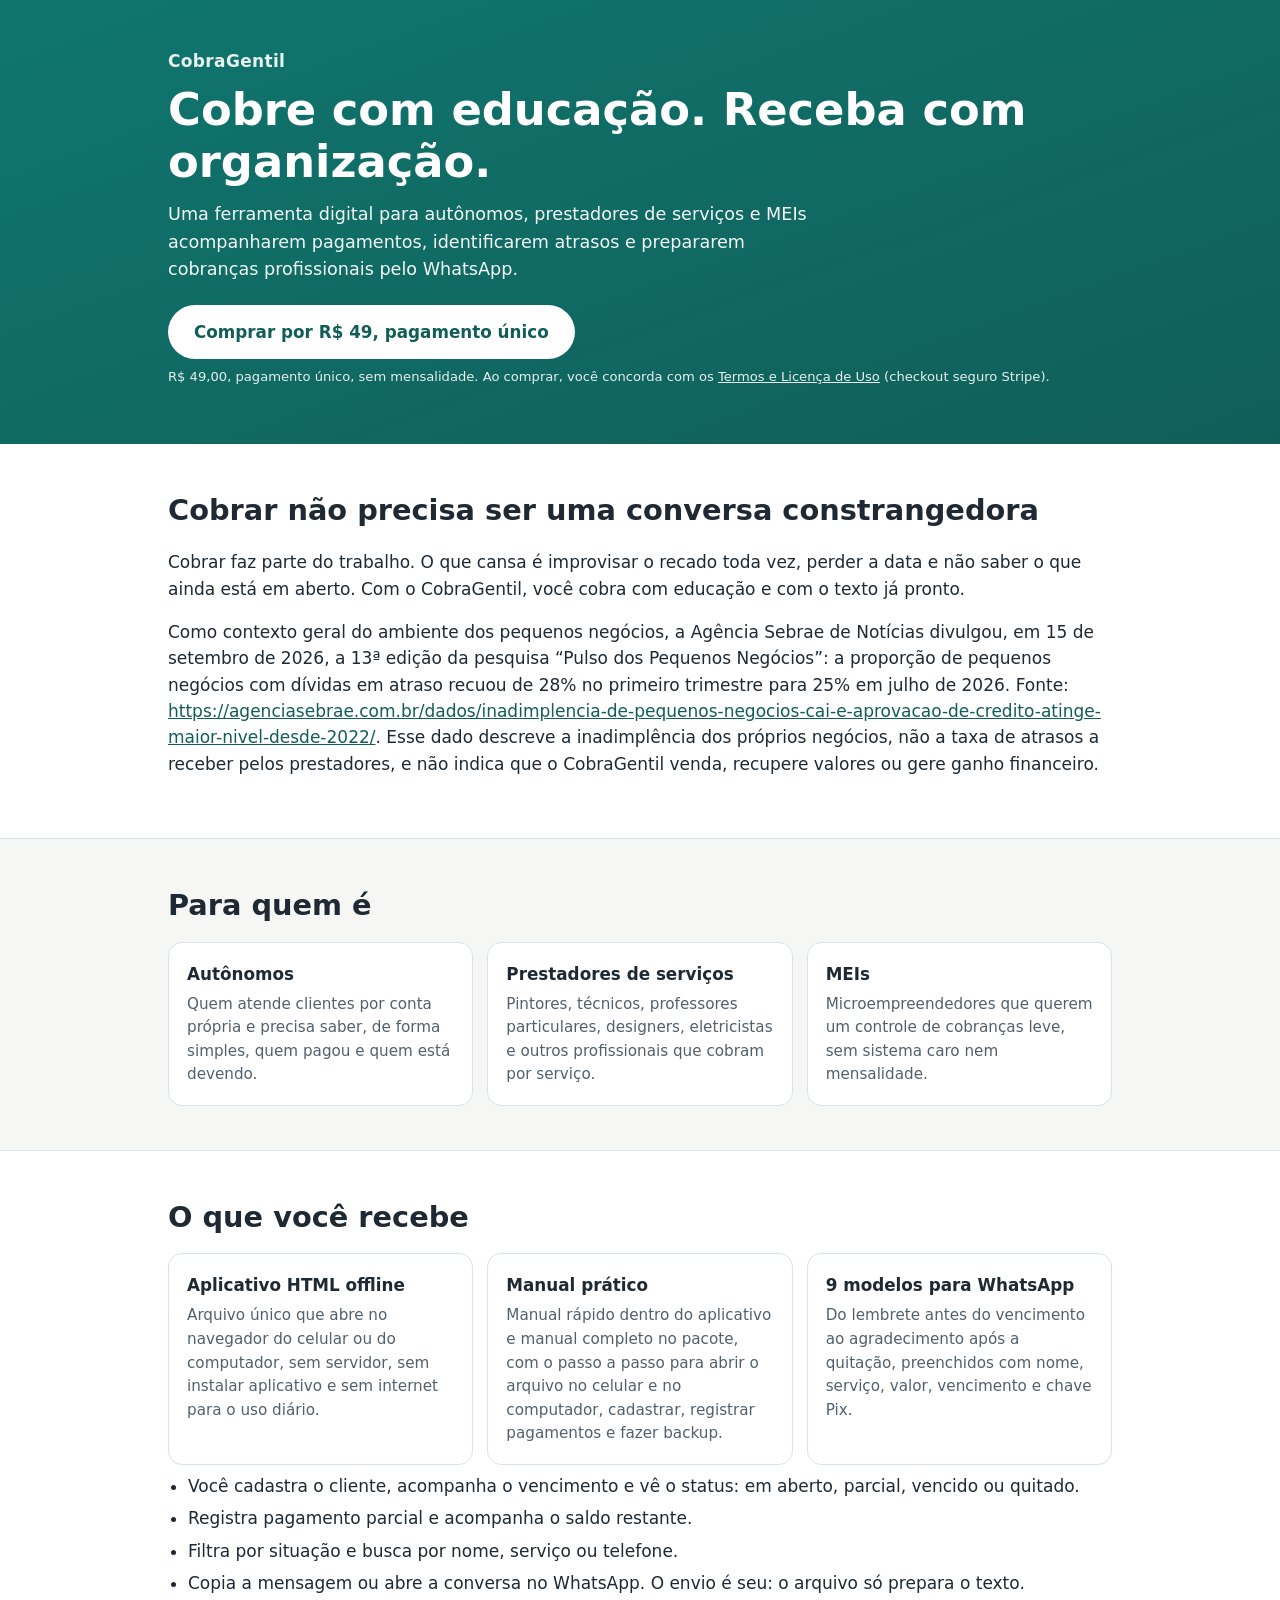
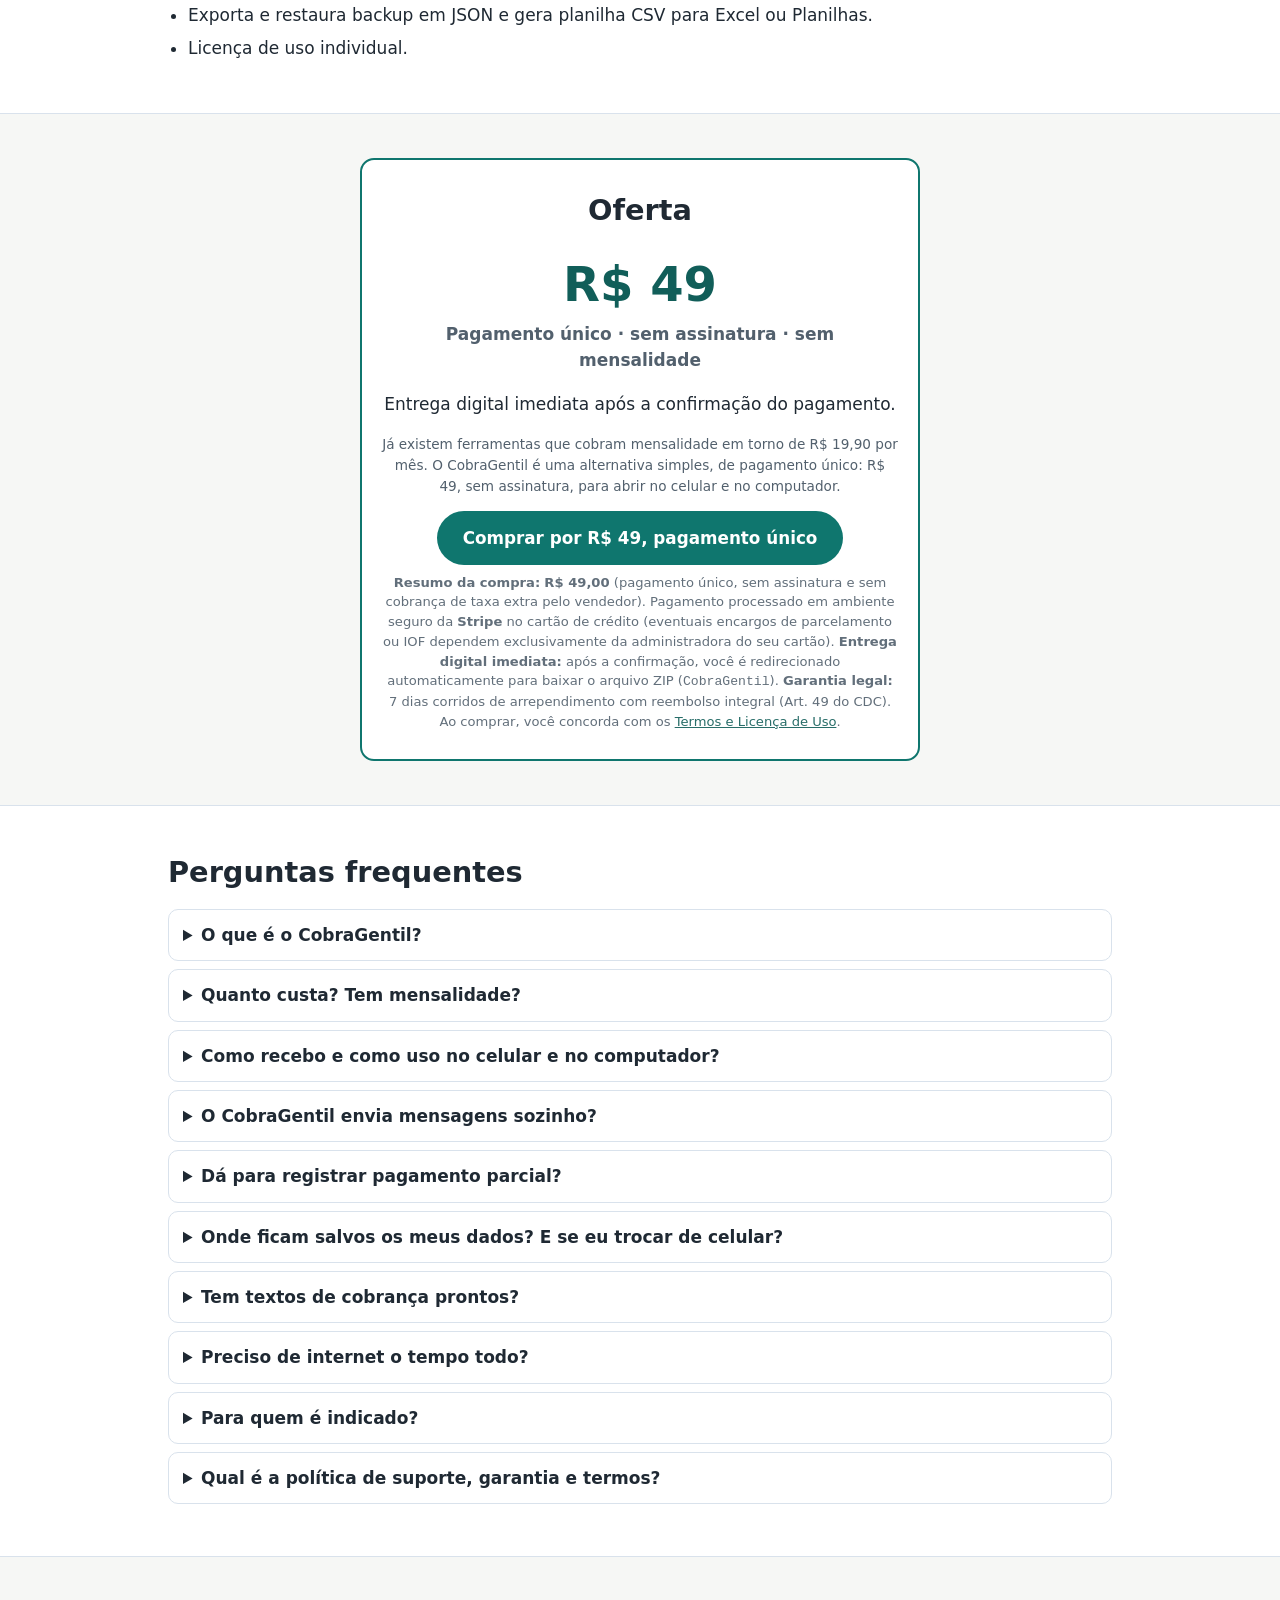
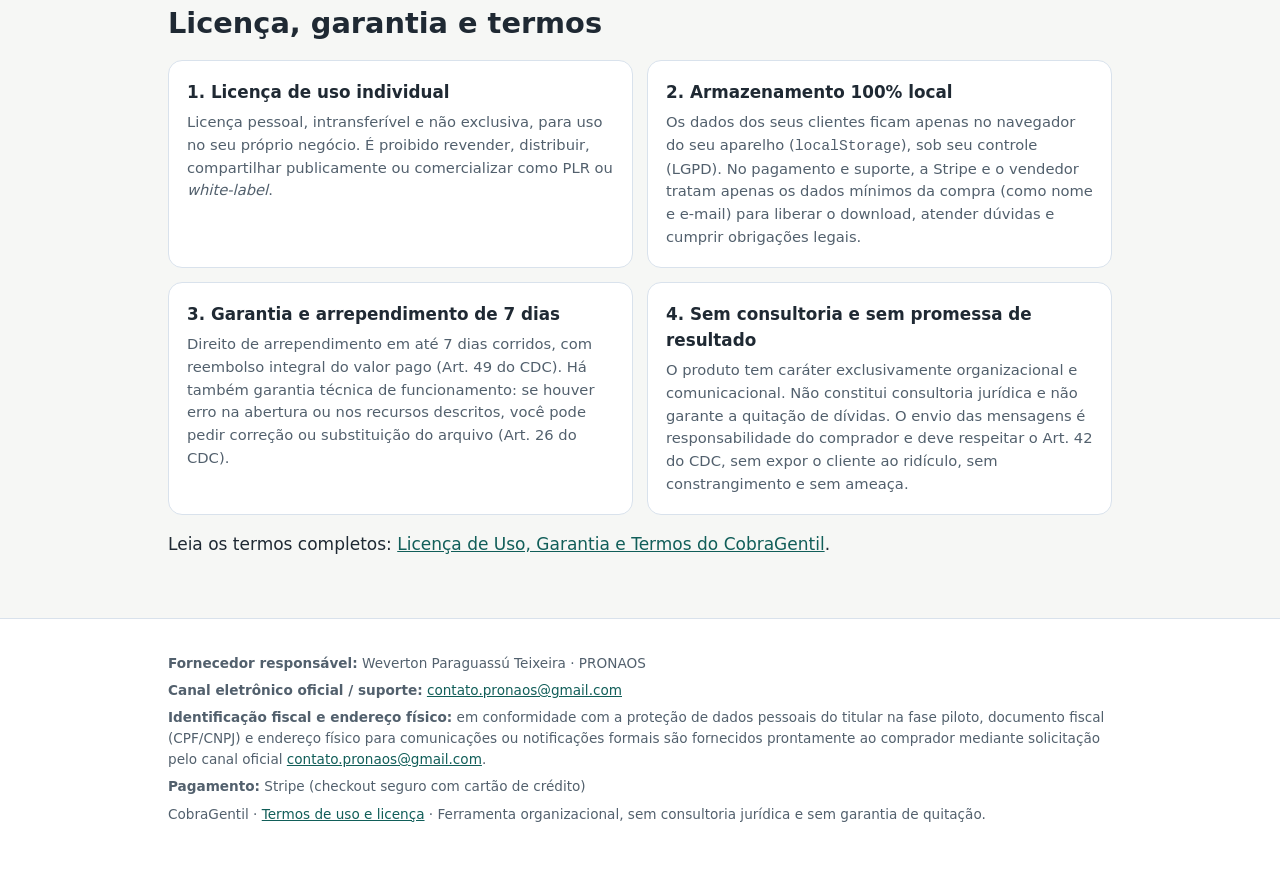
==== index.html @ 1aa2a0e1 "Atualizar e-mail de contato do CobraGentil para contato.pronaos@gmail.com" ====
<!DOCTYPE html>
<html lang="pt-BR">
<head>
<meta charset="UTF-8">
<meta name="viewport" content="width=device-width, initial-scale=1">
<title>CobraGentil · Cobre com educação. Receba com organização.</title>
<meta name="description" content="Ferramenta digital para autônomos, prestadores de serviços e MEIs acompanharem pagamentos, identificarem atrasos e prepararem cobranças profissionais pelo WhatsApp. R$ 49, pagamento único.">
<style>
:root{--verde:#0f766e;--verde-esc:#115e59;--verde-cl:#ccfbf1;--fundo:#f6f7f5;--texto:#1f2933;--sub:#52606d;--borda:#d9e2ec;--alerta:#92400e;--alerta-cl:#fef3c7;--raio:14px}
*{box-sizing:border-box}
html{-webkit-text-size-adjust:100%;scroll-behavior:smooth}
body{margin:0;font-family:system-ui,-apple-system,"Segoe UI",Roboto,Arial,sans-serif;color:var(--texto);background:#fff;line-height:1.55;font-size:17px}
.faixa-pre{background:var(--alerta-cl);color:var(--alerta);text-align:center;font-size:.85rem;padding:8px 12px;border-bottom:1px solid #fcd34d}
.wrap{max-width:980px;margin:0 auto;padding:0 18px}
header.hero{background:linear-gradient(160deg,var(--verde),var(--verde-esc));color:#fff;padding:48px 0 56px}
.hero .marca{font-weight:700;letter-spacing:.02em;opacity:.9}
.hero h1{font-size:clamp(1.8rem,5vw,2.8rem);line-height:1.15;margin:10px 0 14px}
.hero p.lead{font-size:1.1rem;max-width:640px;margin:0 0 22px;opacity:.95}
.cta{display:inline-block;background:#fff;color:var(--verde-esc);font-weight:700;border:0;border-radius:999px;padding:14px 26px;font-size:1.05rem;cursor:pointer;text-decoration:none;font-family:inherit}
.cta.escuro{background:var(--verde);color:#fff}
.cta-nota{display:block;font-size:.82rem;margin-top:8px;opacity:.9}
section{padding:44px 0;border-bottom:1px solid var(--borda)}
section:nth-of-type(even){background:var(--fundo)}
h2{font-size:clamp(1.35rem,3.5vw,1.8rem);margin:0 0 14px}
.grade{display:grid;gap:14px;grid-template-columns:1fr}
@media(min-width:720px){.grade.g3{grid-template-columns:repeat(3,1fr)}.grade.g2{grid-template-columns:repeat(2,1fr)}}
.card{background:#fff;border:1px solid var(--borda);border-radius:var(--raio);padding:18px}
.card h3{margin:0 0 6px;font-size:1.05rem}
.card p{margin:0;color:var(--sub);font-size:.95rem}
ul.lista{padding-left:20px;margin:8px 0}
ul.lista li{margin:6px 0}
.oferta{text-align:center;max-width:560px;margin:0 auto;background:#fff;border:2px solid var(--verde);border-radius:var(--raio);padding:28px 20px}
.preco{font-size:3rem;font-weight:800;color:var(--verde-esc);margin:6px 0 0}
.preco-sub{font-weight:600;color:var(--sub);margin:0 0 16px}
.fonte{font-size:.85rem;color:var(--sub);margin-top:10px}
.pendente{background:var(--alerta-cl);color:var(--alerta);padding:1px 6px;border-radius:6px;font-size:.85em;font-weight:600;white-space:normal}
details{background:#fff;border:1px solid var(--borda);border-radius:10px;padding:12px 14px;margin:8px 0}
details summary{cursor:pointer;font-weight:600}
details p{margin:8px 0 0;color:var(--sub)}
.juridico .card p,.juridico .card li{font-size:.92rem}
footer{padding:28px 0 40px;font-size:.85rem;color:var(--sub)}
footer p{margin:6px 0}
a{color:var(--verde-esc)}
</style>
</head>
<body>
<header class="hero">
  <div class="wrap">
    <div class="marca">CobraGentil</div>
    <h1>Cobre com educação. Receba com organização.</h1>
    <p class="lead">Uma ferramenta digital para autônomos, prestadores de serviços e MEIs acompanharem pagamentos, identificarem atrasos e prepararem cobranças profissionais pelo WhatsApp.</p>
    <a href="https://buy.stripe.com/bJe4gBbpxfrw75zbQG9R600" class="cta" rel="noopener">Comprar por R$ 49, pagamento único</a>
    <span class="cta-nota">R$ 49,00, pagamento único, sem mensalidade. Ao comprar, você concorda com os <a href="./termos.html" style="color:#fff;text-decoration:underline">Termos e Licença de Uso</a> (checkout seguro Stripe).</span>
  </div>
</header>

<main>
<section id="problema">
  <div class="wrap">
    <h2>Cobrar não precisa ser uma conversa constrangedora</h2>
    <p>Cobrar faz parte do trabalho. O que cansa é improvisar o recado toda vez, perder a data e não saber o que ainda está em aberto. Com o CobraGentil, você cobra com educação e com o texto já pronto.</p>
    <p>Como contexto geral do ambiente dos pequenos negócios, a Agência Sebrae de Notícias divulgou, em 15 de setembro de 2026, a 13ª edição da pesquisa “Pulso dos Pequenos Negócios”: a proporção de pequenos negócios com dívidas em atraso recuou de 28% no primeiro trimestre para 25% em julho de 2026. Fonte: <a href="https://agenciasebrae.com.br/dados/inadimplencia-de-pequenos-negocios-cai-e-aprovacao-de-credito-atinge-maior-nivel-desde-2022/" rel="noopener noreferrer" target="_blank">https://agenciasebrae.com.br/dados/inadimplencia-de-pequenos-negocios-cai-e-aprovacao-de-credito-atinge-maior-nivel-desde-2022/</a>. Esse dado descreve a inadimplência dos próprios negócios, não a taxa de atrasos a receber pelos prestadores, e não indica que o CobraGentil venda, recupere valores ou gere ganho financeiro.</p>
  </div>
</section>

<section id="publico">
  <div class="wrap">
    <h2>Para quem é</h2>
    <div class="grade g3">
      <div class="card"><h3>Autônomos</h3><p>Quem atende clientes por conta própria e precisa saber, de forma simples, quem pagou e quem está devendo.</p></div>
      <div class="card"><h3>Prestadores de serviços</h3><p>Pintores, técnicos, professores particulares, designers, eletricistas e outros profissionais que cobram por serviço.</p></div>
      <div class="card"><h3>MEIs</h3><p>Microempreendedores que querem um controle de cobranças leve, sem sistema caro nem mensalidade.</p></div>
    </div>
  </div>
</section>

<section id="inclui">
  <div class="wrap">
    <h2>O que você recebe</h2>
    <div class="grade g3">
      <div class="card"><h3>Aplicativo HTML offline</h3><p>Arquivo único que abre no navegador do celular ou do computador, sem servidor, sem instalar aplicativo e sem internet para o uso diário.</p></div>
      <div class="card"><h3>Manual prático</h3><p>Manual rápido dentro do aplicativo e manual completo no pacote, com o passo a passo para abrir o arquivo no celular e no computador, cadastrar, registrar pagamentos e fazer backup.</p></div>
      <div class="card"><h3>9 modelos para WhatsApp</h3><p>Do lembrete antes do vencimento ao agradecimento após a quitação, preenchidos com nome, serviço, valor, vencimento e chave Pix.</p></div>
    </div>
    <ul class="lista">
      <li>Você cadastra o cliente, acompanha o vencimento e vê o status: em aberto, parcial, vencido ou quitado.</li>
      <li>Registra pagamento parcial e acompanha o saldo restante.</li>
      <li>Filtra por situação e busca por nome, serviço ou telefone.</li>
      <li>Copia a mensagem ou abre a conversa no WhatsApp. O envio é seu: o arquivo só prepara o texto.</li>
      <li>Exporta e restaura backup em JSON e gera planilha CSV para Excel ou Planilhas.</li>
      <li>Licença de uso individual.</li>
    </ul>
  </div>
</section>

<section id="oferta">
  <div class="wrap">
    <div class="oferta">
      <h2>Oferta</h2>
      <p class="preco">R$ 49</p>
      <p class="preco-sub">Pagamento único · sem assinatura · sem mensalidade</p>
      <p>Entrega digital imediata após a confirmação do pagamento.</p>
      <p class="fonte">Já existem ferramentas que cobram mensalidade em torno de R$ 19,90 por mês. O CobraGentil é uma alternativa simples, de pagamento único: R$ 49, sem assinatura, para abrir no celular e no computador.</p>
      <a href="https://buy.stripe.com/bJe4gBbpxfrw75zbQG9R600" class="cta escuro" rel="noopener">Comprar por R$ 49, pagamento único</a>
      <span class="cta-nota" style="color:var(--sub);line-height:1.5"><b>Resumo da compra:</b> <b>R$ 49,00</b> (pagamento único, sem assinatura e sem cobrança de taxa extra pelo vendedor). Pagamento processado em ambiente seguro da <b>Stripe</b> no cartão de crédito (eventuais encargos de parcelamento ou IOF dependem exclusivamente da administradora do seu cartão). <b>Entrega digital imediata:</b> após a confirmação, você é redirecionado automaticamente para baixar o arquivo ZIP (<code>CobraGentil</code>). <b>Garantia legal:</b> 7 dias corridos de arrependimento com reembolso integral (Art. 49 do CDC). Ao comprar, você concorda com os <a href="./termos.html">Termos e Licença de Uso</a>.</span>
    </div>
  </div>
</section>

<section id="faq">
  <div class="wrap">
    <h2>Perguntas frequentes</h2>
    <details id="faq-o-que-e"><summary>O que é o CobraGentil?</summary><p>É uma ferramenta digital, entregue como arquivo HTML, para autônomos, prestadores de serviços e MEIs acompanharem pagamentos, identificarem atrasos e prepararem cobranças profissionais pelo WhatsApp. A ideia do produto é simples: cobre com educação, receba com organização.</p></details>
    <details id="faq-preco"><summary>Quanto custa? Tem mensalidade?</summary><p>O preço é R$ 49, em pagamento único, sem mensalidade e sem assinatura.</p></details>
    <details id="faq-entrega"><summary>Como recebo e como uso no celular e no computador?</summary><p>Logo após a confirmação do pagamento no checkout oficial da Stripe, você é redirecionado automaticamente para a página de download do pacote do CobraGentil em arquivo ZIP. Extraia o ZIP, salve a pasta em um lugar permanente e abra o arquivo HTML no navegador do celular ou do computador (Chrome, Edge, Firefox ou Safari). Não é preciso instalar aplicativo nem criar conta no CobraGentil.</p><p>Com o arquivo já salvo no aparelho, o uso da lista e a preparação da mensagem funcionam sem internet. Para enviar pelo WhatsApp, você usa o WhatsApp normalmente, com a conexão dele. Os dados ficam neste navegador, neste aparelho; use o mesmo navegador sempre e evite a janela anônima.</p><p>Caso feche a janela antes de concluir o download ou tenha qualquer dificuldade para baixar, fale com o suporte oficial em <a href="mailto:contato.pronaos@gmail.com">contato.pronaos@gmail.com</a> informando o e-mail usado na compra.</p></details>
    <details id="faq-envio"><summary>O CobraGentil envia mensagens sozinho?</summary><p>Não. Ele preenche o texto com os dados da cobrança (nome, serviço, valor, vencimento e chave Pix) e deixa a mensagem pronta para você copiar ou abrir no WhatsApp. O envio é manual, pela sua conta, no seu número.</p></details>
    <details id="faq-parcial"><summary>Dá para registrar pagamento parcial?</summary><p>Sim. Você lança o valor recebido, acompanha o saldo restante e usa os filtros da lista para ver o que está pendente, atrasado, parcialmente pago ou já quitado.</p></details>
    <details id="faq-dados"><summary>Onde ficam salvos os meus dados? E se eu trocar de celular?</summary><p>Os dados ficam só no navegador do aparelho em que você abre o arquivo (armazenamento local, <code>localStorage</code>). Nada é enviado para servidor e o vendedor não tem acesso a eles. Os dados não vão sozinhos para outro celular, outro computador ou outro navegador. Se você limpar os dados do navegador ou trocar de aparelho, precisa restaurar o backup em JSON, que o próprio CobraGentil exporta e restaura. Vale guardar uma cópia em um lugar seguro, fora daquele navegador.</p></details>
    <details id="faq-modelos"><summary>Tem textos de cobrança prontos?</summary><p>Sim. São nove modelos para WhatsApp, separados por momento: lembrete antes do vencimento, vencimento no dia, atraso, proposta de pagamento parcial, confirmação de saldo e agradecimento após a quitação. Os textos têm tom educado e firme, em linha com o Art. 42 do Código de Defesa do Consumidor.</p></details>
    <details id="faq-internet"><summary>Preciso de internet o tempo todo?</summary><p>Não para abrir o arquivo, ver a lista, cadastrar e preparar a mensagem, desde que o HTML já esteja no aparelho. Sim para baixar o arquivo na entrega e para enviar a mensagem pelo WhatsApp.</p></details>
    <details id="faq-publico"><summary>Para quem é indicado?</summary><p>Para autônomos, prestadores de serviços e MEIs que recebem por serviço prestado e querem um controle simples de cobrança, com mensagem pronta para o WhatsApp. Não é um escritório de cobrança, não faz negativação de crédito e não substitui um sistema de gestão completo.</p></details>
    <details id="faq-termos"><summary>Qual é a política de suporte, garantia e termos?</summary><p>O CobraGentil é vendido com licença de uso individual, pessoal, intransferível e não exclusiva, para o próprio negócio do comprador. É proibido revender, distribuir ou comercializar o pacote como produto de terceiros.</p><p>Você pode desistir da compra em até 7 dias corridos, contados da aquisição ou da disponibilização efetiva do download, com reembolso integral do valor pago (R$ 49,00), pelo mesmo meio de pagamento, nos termos do Art. 49 do Código de Defesa do Consumidor. O pedido pode ser feito diretamente pelo e-mail oficial de suporte <a href="mailto:contato.pronaos@gmail.com">contato.pronaos@gmail.com</a>, informando o e-mail utilizado na compra.</p><p>Se houver vício técnico na abertura dos arquivos originais ou nos recursos descritos na oferta (cadastro, edição, pagamento parcial, filtros, mensagens, exportação e restauração), você pode pedir correção ou substituição do arquivo, no prazo legal aplicável (Art. 26 do CDC).</p><p>Os dados que você cadastrar ficam somente no navegador do seu aparelho (<code>localStorage</code>). O vendedor não acessa nem guarda os dados dos seus clientes. O comprador é o controlador desses dados (LGPD) e deve fazer backups periódicos em JSON.</p><p>O produto não é consultoria jurídica e não garante a quitação de dívidas. O envio das mensagens é sempre manual e deve respeitar o Art. 42 do CDC (sem expor o cliente ao ridículo, sem constrangimento e sem ameaça).</p><p>Suporte e dados do vendedor: <a href="mailto:contato.pronaos@gmail.com">contato.pronaos@gmail.com</a> · Weverton Paraguassú Teixeira · PRONAOS. Checkout: Stripe. Os <a href="./termos.html">termos completos</a> acompanham o pacote e estão resumidos nesta página.</p></details>
  </div>
</section>

<section id="termos" class="juridico">
  <div class="wrap">
    <h2>Licença, garantia e termos</h2>
    <div class="grade g2">
      <div class="card" id="termo-licenca"><h3>1. Licença de uso individual</h3><p>Licença pessoal, intransferível e não exclusiva, para uso no seu próprio negócio. É proibido revender, distribuir, compartilhar publicamente ou comercializar como PLR ou <i>white-label</i>.</p></div>
      <div class="card" id="termo-dados"><h3>2. Armazenamento 100% local</h3><p>Os dados dos seus clientes ficam apenas no navegador do seu aparelho (<code>localStorage</code>), sob seu controle (LGPD). No pagamento e suporte, a Stripe e o vendedor tratam apenas os dados mínimos da compra (como nome e e-mail) para liberar o download, atender dúvidas e cumprir obrigações legais.</p></div>
      <div class="card" id="termo-garantia"><h3>3. Garantia e arrependimento de 7 dias</h3><p>Direito de arrependimento em até 7 dias corridos, com reembolso integral do valor pago (Art. 49 do CDC). Há também garantia técnica de funcionamento: se houver erro na abertura ou nos recursos descritos, você pode pedir correção ou substituição do arquivo (Art. 26 do CDC).</p></div>
      <div class="card" id="termo-aviso"><h3>4. Sem consultoria e sem promessa de resultado</h3><p>O produto tem caráter exclusivamente organizacional e comunicacional. Não constitui consultoria jurídica e não garante a quitação de dívidas. O envio das mensagens é responsabilidade do comprador e deve respeitar o Art. 42 do CDC, sem expor o cliente ao ridículo, sem constrangimento e sem ameaça.</p></div>
    </div>
    <p style="margin-top:16px">Leia os termos completos: <a href="./termos.html" id="link-termos">Licença de Uso, Garantia e Termos do CobraGentil</a>.</p>
  </div>
</section>
</main>

<footer>
  <div class="wrap">
    <p><b>Fornecedor responsável:</b> Weverton Paraguassú Teixeira · PRONAOS</p>
    <p><b>Canal eletrônico oficial / suporte:</b> <a href="mailto:contato.pronaos@gmail.com">contato.pronaos@gmail.com</a></p>
    <p><b>Identificação fiscal e endereço físico:</b> em conformidade com a proteção de dados pessoais do titular na fase piloto, documento fiscal (CPF/CNPJ) e endereço físico para comunicações ou notificações formais são fornecidos prontamente ao comprador mediante solicitação pelo canal oficial <a href="mailto:contato.pronaos@gmail.com">contato.pronaos@gmail.com</a>.</p>
    <p><b>Pagamento:</b> Stripe (checkout seguro com cartão de crédito)</p>
    <p>CobraGentil · <a href="./termos.html">Termos de uso e licença</a> · Ferramenta organizacional, sem consultoria jurídica e sem garantia de quitação.</p>
  </div>
</footer>
</body>
</html>
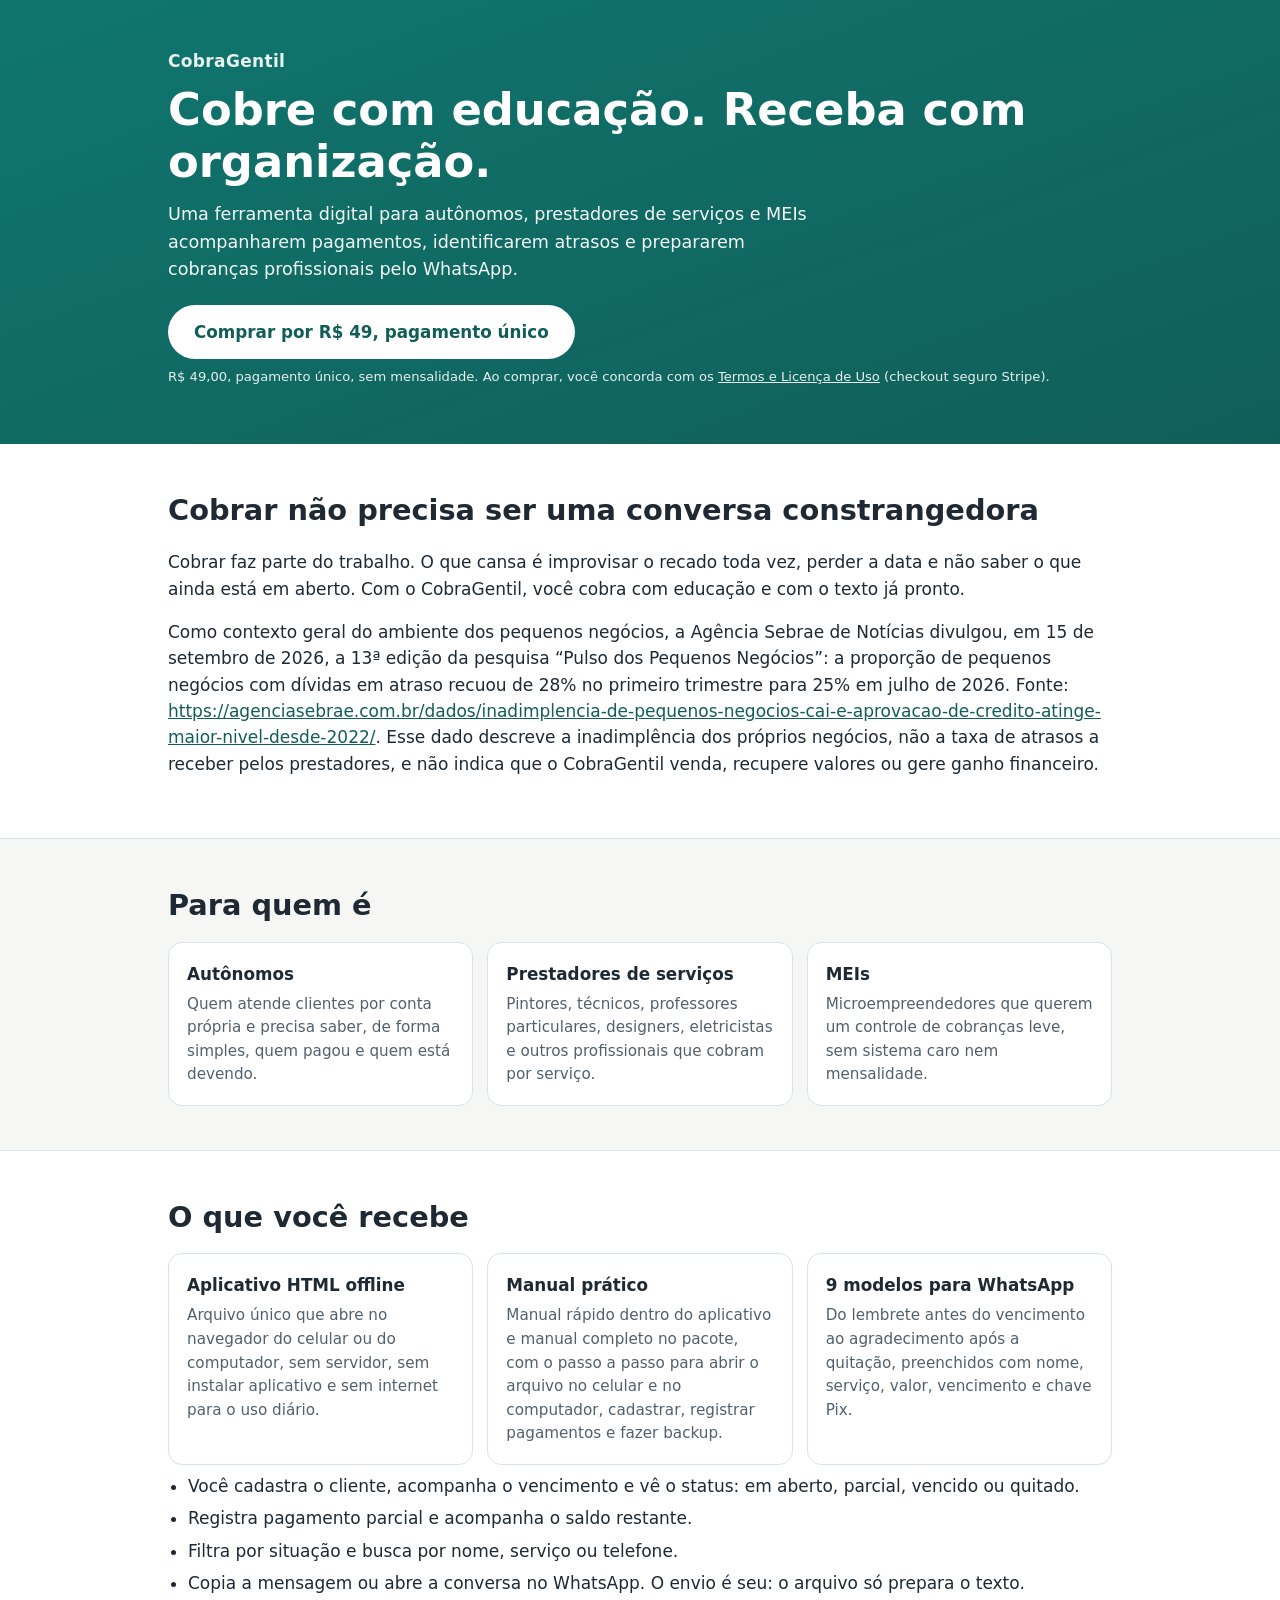
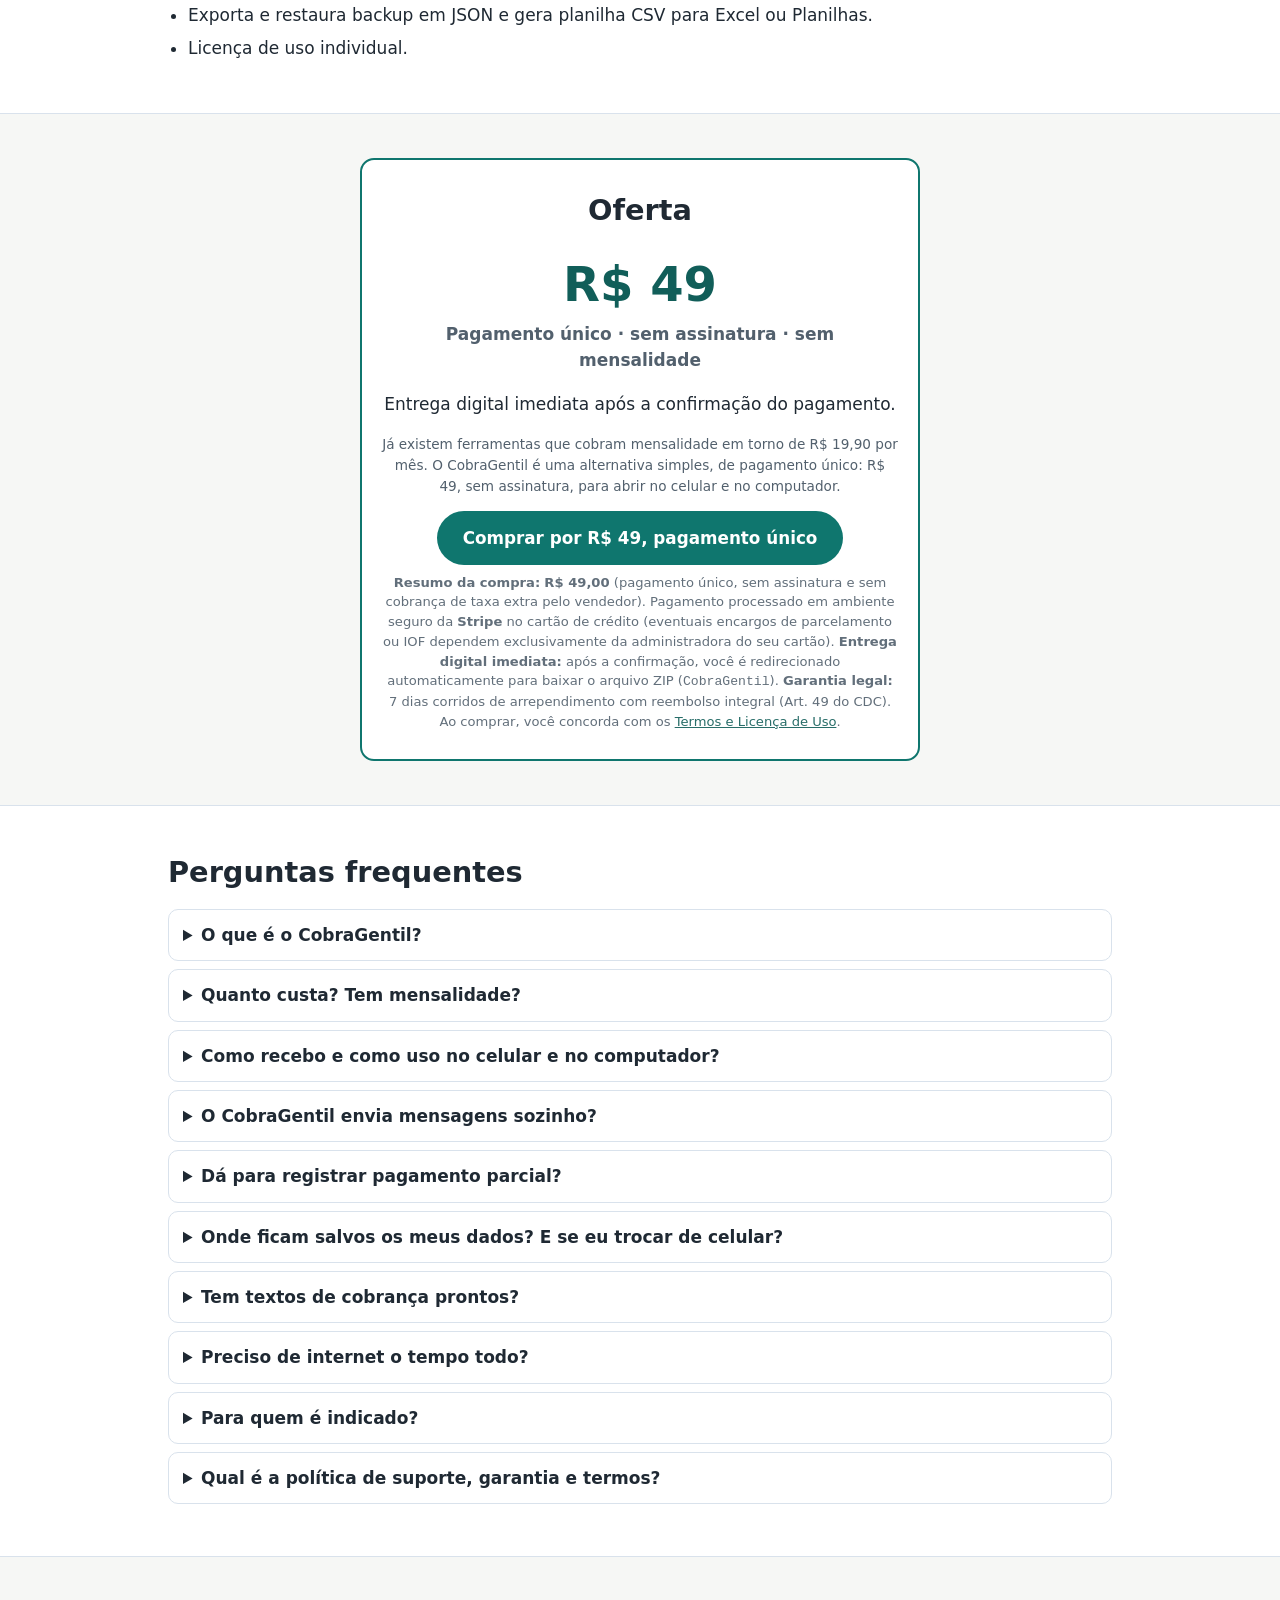
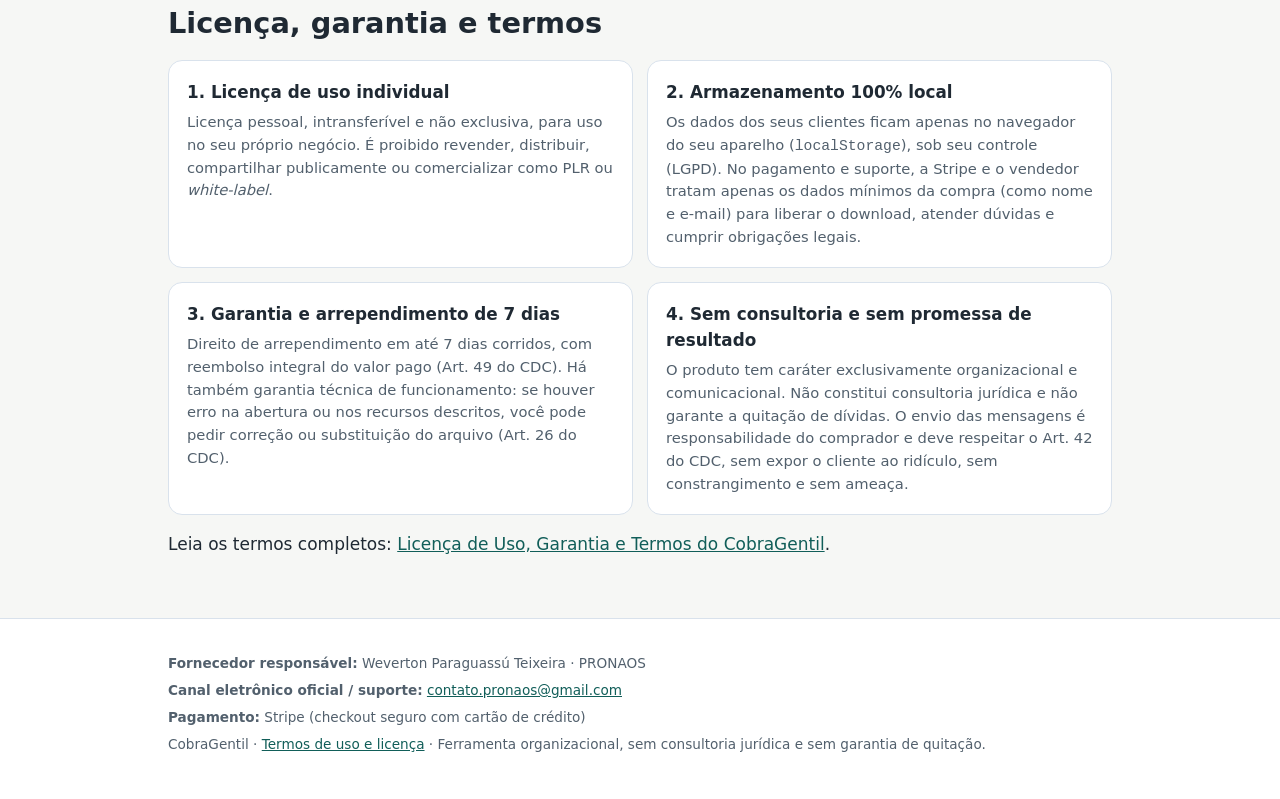
==== commit b28dbaa7: "Remover aviso de identificacao fiscal e endereco fisico do rodape do CobraGentil" ====
--- a/index.html
+++ b/index.html
@@ -141,7 +141,6 @@
   <div class="wrap">
     <p><b>Fornecedor responsável:</b> Weverton Paraguassú Teixeira · PRONAOS</p>
     <p><b>Canal eletrônico oficial / suporte:</b> <a href="mailto:contato.pronaos@gmail.com">contato.pronaos@gmail.com</a></p>
-    <p><b>Identificação fiscal e endereço físico:</b> em conformidade com a proteção de dados pessoais do titular na fase piloto, documento fiscal (CPF/CNPJ) e endereço físico para comunicações ou notificações formais são fornecidos prontamente ao comprador mediante solicitação pelo canal oficial <a href="mailto:contato.pronaos@gmail.com">contato.pronaos@gmail.com</a>.</p>
     <p><b>Pagamento:</b> Stripe (checkout seguro com cartão de crédito)</p>
     <p>CobraGentil · <a href="./termos.html">Termos de uso e licença</a> · Ferramenta organizacional, sem consultoria jurídica e sem garantia de quitação.</p>
   </div>
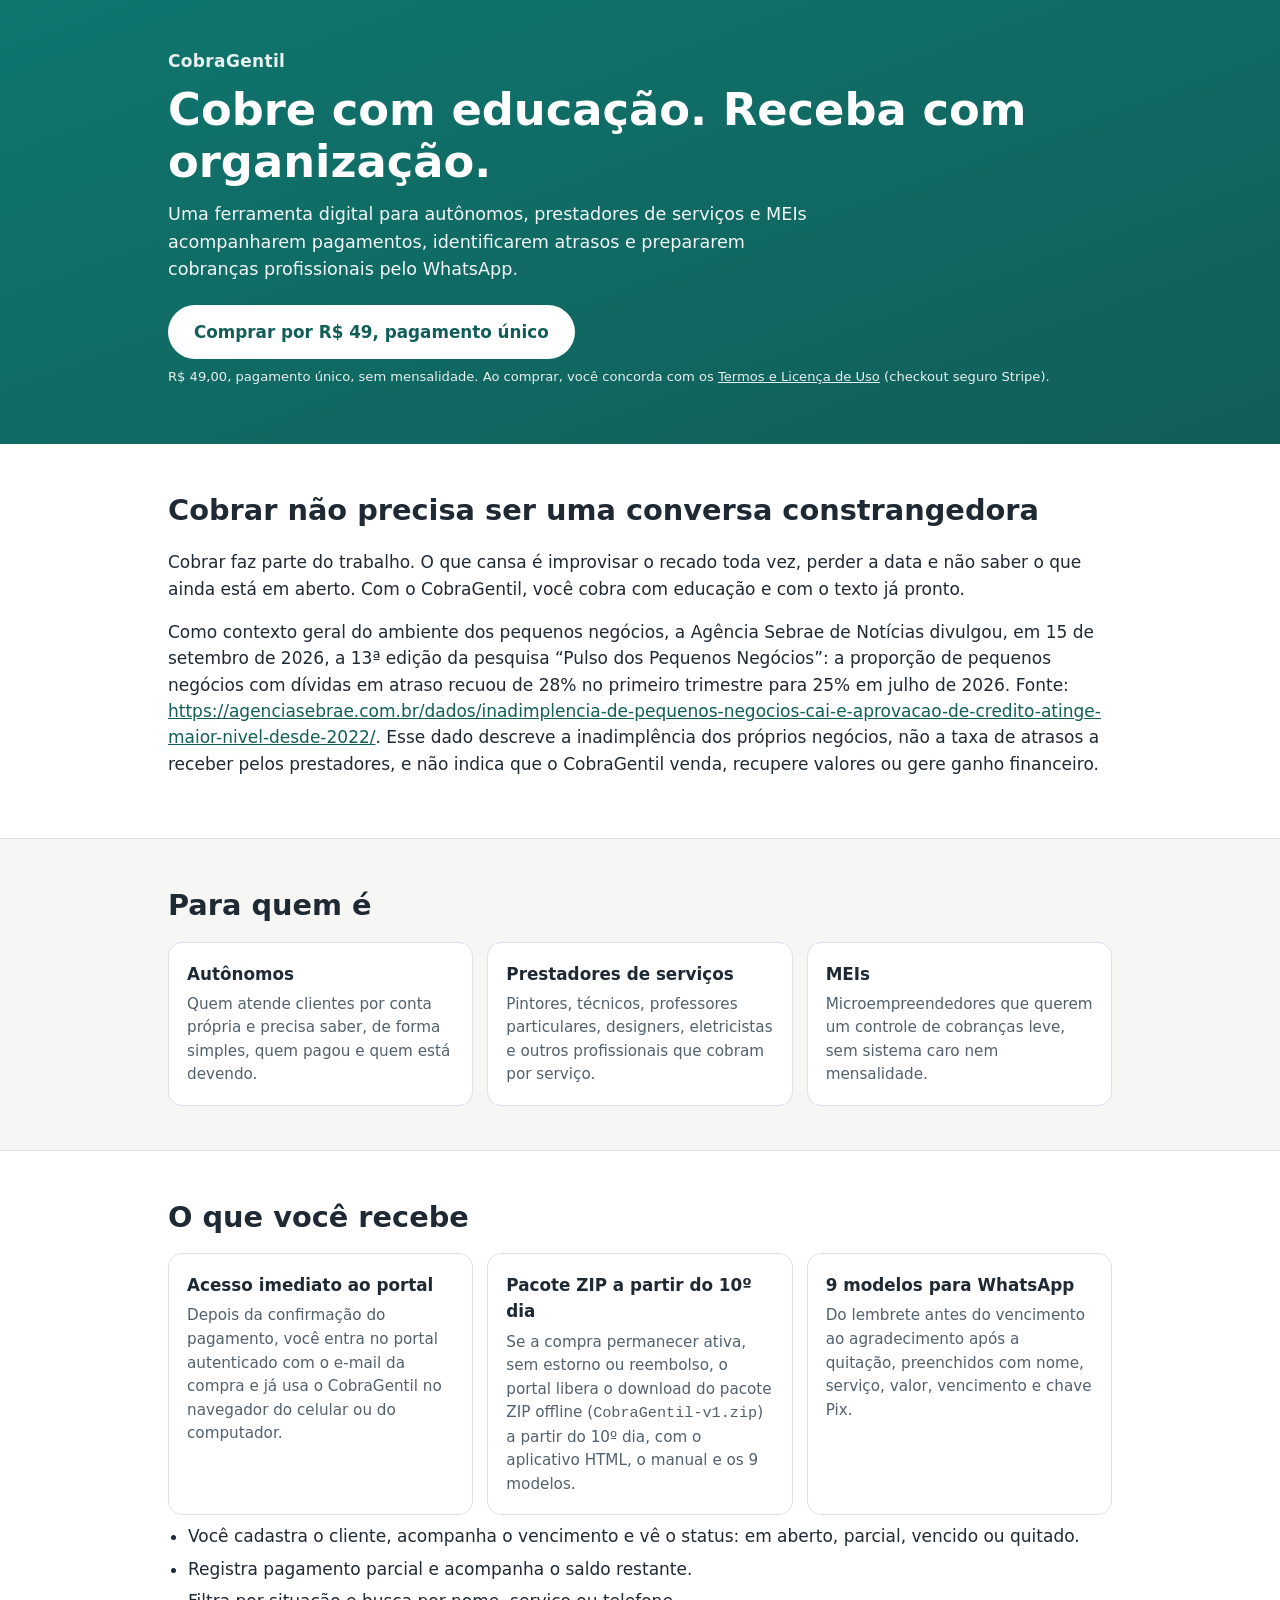
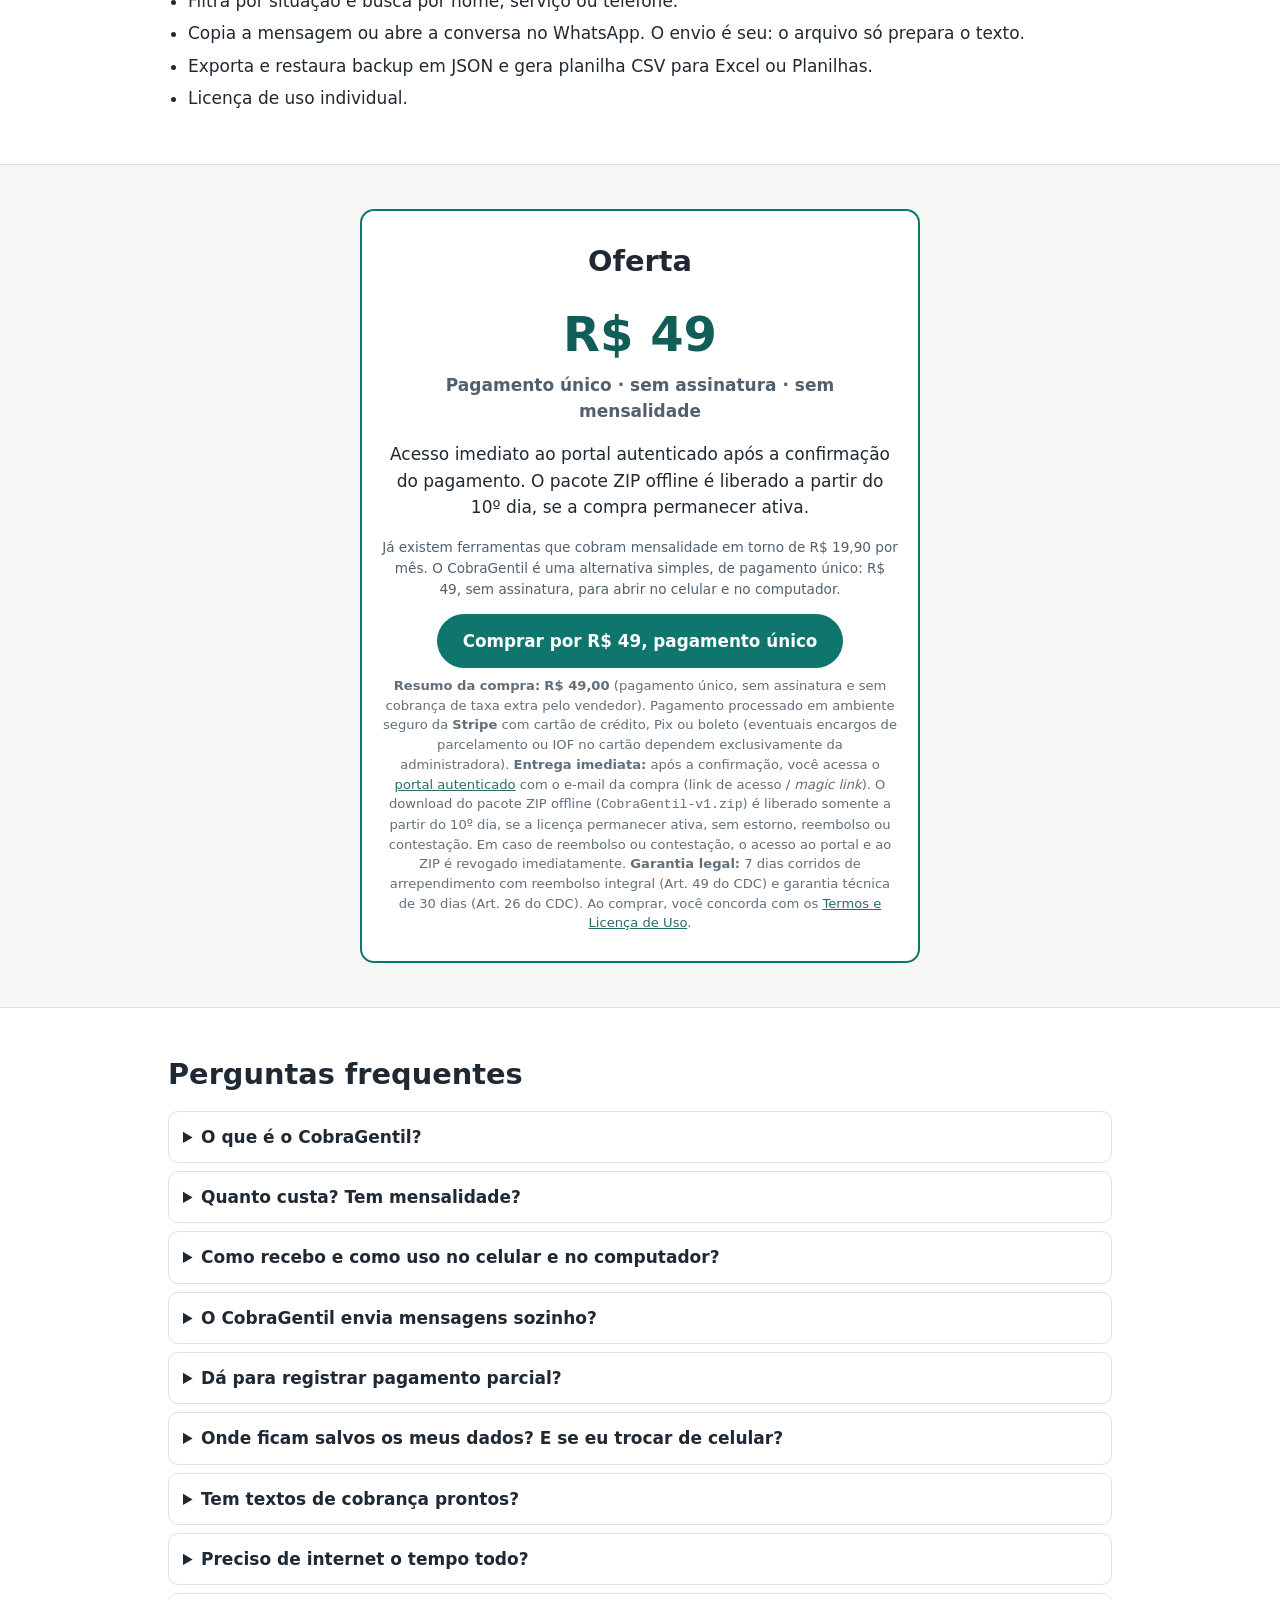
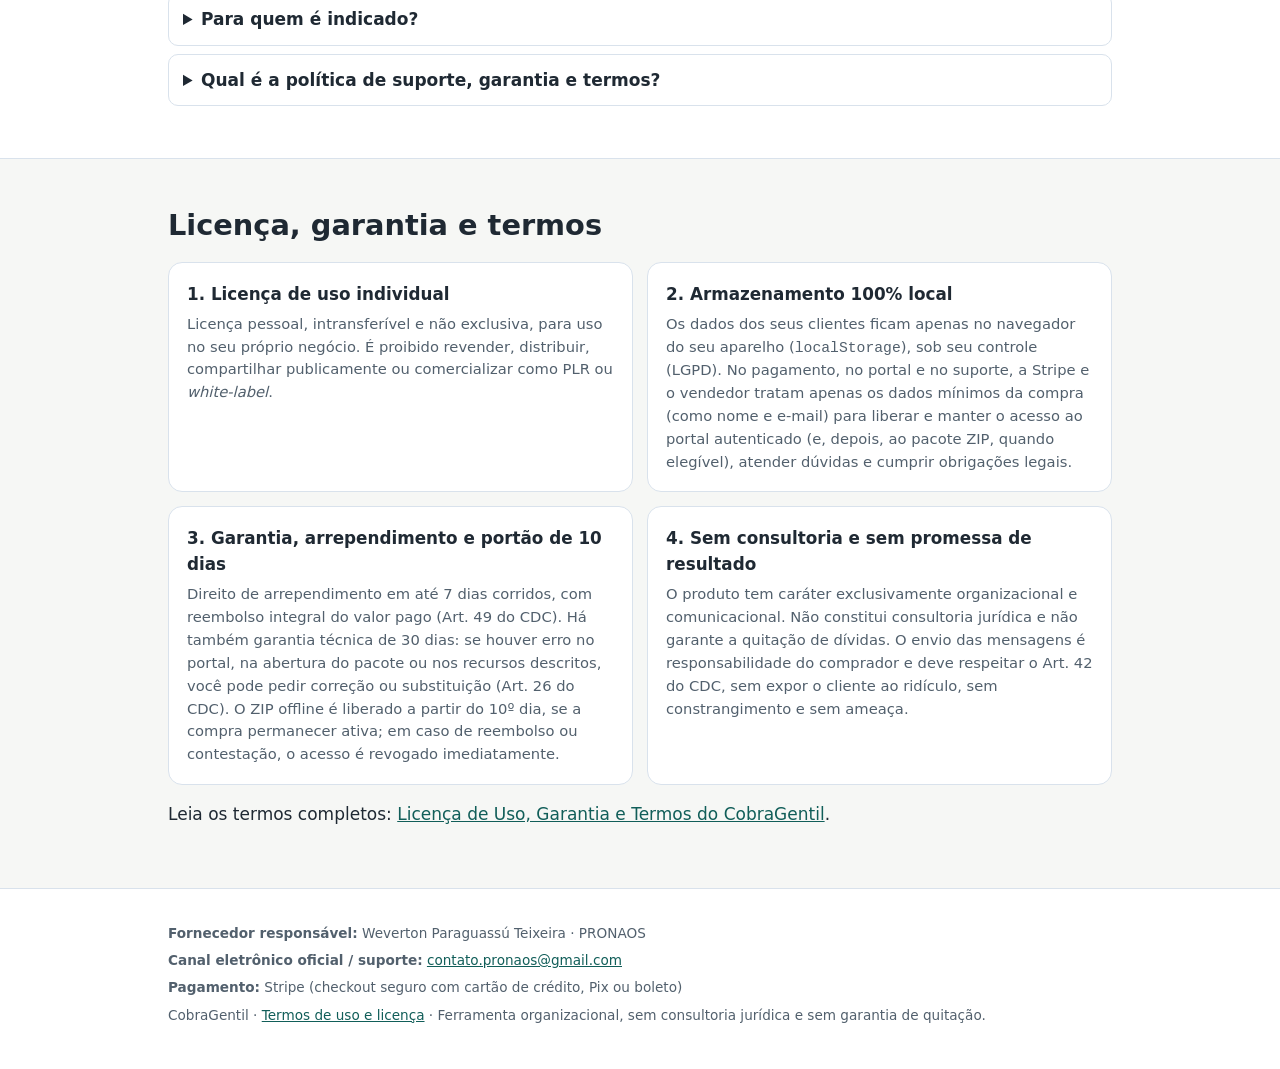
==== commit c6727314: "Atualiza vitrine e termos para o portal de 10 dias (licença v1.1)" ====
--- a/index.html
+++ b/index.html
@@ -78,8 +78,8 @@
   <div class="wrap">
     <h2>O que você recebe</h2>
     <div class="grade g3">
-      <div class="card"><h3>Aplicativo HTML offline</h3><p>Arquivo único que abre no navegador do celular ou do computador, sem servidor, sem instalar aplicativo e sem internet para o uso diário.</p></div>
-      <div class="card"><h3>Manual prático</h3><p>Manual rápido dentro do aplicativo e manual completo no pacote, com o passo a passo para abrir o arquivo no celular e no computador, cadastrar, registrar pagamentos e fazer backup.</p></div>
+      <div class="card"><h3>Acesso imediato ao portal</h3><p>Depois da confirmação do pagamento, você entra no portal autenticado com o e-mail da compra e já usa o CobraGentil no navegador do celular ou do computador.</p></div>
+      <div class="card"><h3>Pacote ZIP a partir do 10º dia</h3><p>Se a compra permanecer ativa, sem estorno ou reembolso, o portal libera o download do pacote ZIP offline (<code>CobraGentil-v1.zip</code>) a partir do 10º dia, com o aplicativo HTML, o manual e os 9 modelos.</p></div>
       <div class="card"><h3>9 modelos para WhatsApp</h3><p>Do lembrete antes do vencimento ao agradecimento após a quitação, preenchidos com nome, serviço, valor, vencimento e chave Pix.</p></div>
     </div>
     <ul class="lista">
@@ -99,10 +99,10 @@
       <h2>Oferta</h2>
       <p class="preco">R$ 49</p>
       <p class="preco-sub">Pagamento único · sem assinatura · sem mensalidade</p>
-      <p>Entrega digital imediata após a confirmação do pagamento.</p>
+      <p>Acesso imediato ao portal autenticado após a confirmação do pagamento. O pacote ZIP offline é liberado a partir do 10º dia, se a compra permanecer ativa.</p>
       <p class="fonte">Já existem ferramentas que cobram mensalidade em torno de R$ 19,90 por mês. O CobraGentil é uma alternativa simples, de pagamento único: R$ 49, sem assinatura, para abrir no celular e no computador.</p>
       <a href="https://buy.stripe.com/bJe4gBbpxfrw75zbQG9R600" class="cta escuro" rel="noopener">Comprar por R$ 49, pagamento único</a>
-      <span class="cta-nota" style="color:var(--sub);line-height:1.5"><b>Resumo da compra:</b> <b>R$ 49,00</b> (pagamento único, sem assinatura e sem cobrança de taxa extra pelo vendedor). Pagamento processado em ambiente seguro da <b>Stripe</b> no cartão de crédito (eventuais encargos de parcelamento ou IOF dependem exclusivamente da administradora do seu cartão). <b>Entrega digital imediata:</b> após a confirmação, você é redirecionado automaticamente para baixar o arquivo ZIP (<code>CobraGentil</code>). <b>Garantia legal:</b> 7 dias corridos de arrependimento com reembolso integral (Art. 49 do CDC). Ao comprar, você concorda com os <a href="./termos.html">Termos e Licença de Uso</a>.</span>
+      <span class="cta-nota" style="color:var(--sub);line-height:1.5"><b>Resumo da compra:</b> <b>R$ 49,00</b> (pagamento único, sem assinatura e sem cobrança de taxa extra pelo vendedor). Pagamento processado em ambiente seguro da <b>Stripe</b> com cartão de crédito, Pix ou boleto (eventuais encargos de parcelamento ou IOF no cartão dependem exclusivamente da administradora). <b>Entrega imediata:</b> após a confirmação, você acessa o <a href="https://cobragentil-portal.onrender.com/" rel="noopener">portal autenticado</a> com o e-mail da compra (link de acesso / <em>magic link</em>). O download do pacote ZIP offline (<code>CobraGentil-v1.zip</code>) é liberado somente a partir do 10º dia, se a licença permanecer ativa, sem estorno, reembolso ou contestação. Em caso de reembolso ou contestação, o acesso ao portal e ao ZIP é revogado imediatamente. <b>Garantia legal:</b> 7 dias corridos de arrependimento com reembolso integral (Art. 49 do CDC) e garantia técnica de 30 dias (Art. 26 do CDC). Ao comprar, você concorda com os <a href="./termos.html">Termos e Licença de Uso</a>.</span>
     </div>
   </div>
 </section>
@@ -110,16 +110,16 @@
 <section id="faq">
   <div class="wrap">
     <h2>Perguntas frequentes</h2>
-    <details id="faq-o-que-e"><summary>O que é o CobraGentil?</summary><p>É uma ferramenta digital, entregue como arquivo HTML, para autônomos, prestadores de serviços e MEIs acompanharem pagamentos, identificarem atrasos e prepararem cobranças profissionais pelo WhatsApp. A ideia do produto é simples: cobre com educação, receba com organização.</p></details>
+    <details id="faq-o-que-e"><summary>O que é o CobraGentil?</summary><p>É uma ferramenta digital para autônomos, prestadores de serviços e MEIs acompanharem pagamentos, identificarem atrasos e prepararem cobranças profissionais pelo WhatsApp. O acesso imediato é pelo portal autenticado; a partir do 10º dia, se a compra permanecer ativa, você também pode baixar o pacote ZIP com o aplicativo HTML offline. A ideia do produto é simples: cobre com educação, receba com organização.</p></details>
     <details id="faq-preco"><summary>Quanto custa? Tem mensalidade?</summary><p>O preço é R$ 49, em pagamento único, sem mensalidade e sem assinatura.</p></details>
-    <details id="faq-entrega"><summary>Como recebo e como uso no celular e no computador?</summary><p>Logo após a confirmação do pagamento no checkout oficial da Stripe, você é redirecionado automaticamente para a página de download do pacote do CobraGentil em arquivo ZIP. Extraia o ZIP, salve a pasta em um lugar permanente e abra o arquivo HTML no navegador do celular ou do computador (Chrome, Edge, Firefox ou Safari). Não é preciso instalar aplicativo nem criar conta no CobraGentil.</p><p>Com o arquivo já salvo no aparelho, o uso da lista e a preparação da mensagem funcionam sem internet. Para enviar pelo WhatsApp, você usa o WhatsApp normalmente, com a conexão dele. Os dados ficam neste navegador, neste aparelho; use o mesmo navegador sempre e evite a janela anônima.</p><p>Caso feche a janela antes de concluir o download ou tenha qualquer dificuldade para baixar, fale com o suporte oficial em <a href="mailto:contato.pronaos@gmail.com">contato.pronaos@gmail.com</a> informando o e-mail usado na compra.</p></details>
+    <details id="faq-entrega"><summary>Como recebo e como uso no celular e no computador?</summary><p>Logo após a confirmação do pagamento no checkout oficial da Stripe, você recebe um e-mail com um link de acesso (<em>magic link</em>) e pode entrar no portal autenticado em <a href="https://cobragentil-portal.onrender.com/" rel="noopener">https://cobragentil-portal.onrender.com/</a>, no celular ou no computador (Chrome, Edge, Firefox ou Safari). Não é preciso instalar aplicativo. O login é feito com o mesmo e-mail usado na compra.</p><p>Nos primeiros 10 dias, o uso é somente pelo portal, com login. A partir do 10º dia, se a compra permanecer ativa (sem estorno, reembolso ou contestação), o portal libera o download do pacote ZIP offline. Extraia o ZIP, salve a pasta em um lugar permanente e abra o arquivo HTML no navegador. Com o arquivo já salvo no aparelho, o uso da lista e a preparação da mensagem passam a funcionar também sem internet. Para enviar pelo WhatsApp, você usa o WhatsApp normalmente, com a conexão dele. Os dados ficam neste navegador, neste aparelho; use o mesmo navegador sempre e evite a janela anônima.</p><p>Se o e-mail de acesso não chegar ou você tiver qualquer dificuldade para entrar no portal, fale com o suporte oficial em <a href="mailto:contato.pronaos@gmail.com">contato.pronaos@gmail.com</a> informando o e-mail usado na compra. Em caso de reembolso ou contestação, o acesso ao portal e ao ZIP é encerrado imediatamente.</p></details>
     <details id="faq-envio"><summary>O CobraGentil envia mensagens sozinho?</summary><p>Não. Ele preenche o texto com os dados da cobrança (nome, serviço, valor, vencimento e chave Pix) e deixa a mensagem pronta para você copiar ou abrir no WhatsApp. O envio é manual, pela sua conta, no seu número.</p></details>
     <details id="faq-parcial"><summary>Dá para registrar pagamento parcial?</summary><p>Sim. Você lança o valor recebido, acompanha o saldo restante e usa os filtros da lista para ver o que está pendente, atrasado, parcialmente pago ou já quitado.</p></details>
     <details id="faq-dados"><summary>Onde ficam salvos os meus dados? E se eu trocar de celular?</summary><p>Os dados ficam só no navegador do aparelho em que você abre o arquivo (armazenamento local, <code>localStorage</code>). Nada é enviado para servidor e o vendedor não tem acesso a eles. Os dados não vão sozinhos para outro celular, outro computador ou outro navegador. Se você limpar os dados do navegador ou trocar de aparelho, precisa restaurar o backup em JSON, que o próprio CobraGentil exporta e restaura. Vale guardar uma cópia em um lugar seguro, fora daquele navegador.</p></details>
     <details id="faq-modelos"><summary>Tem textos de cobrança prontos?</summary><p>Sim. São nove modelos para WhatsApp, separados por momento: lembrete antes do vencimento, vencimento no dia, atraso, proposta de pagamento parcial, confirmação de saldo e agradecimento após a quitação. Os textos têm tom educado e firme, em linha com o Art. 42 do Código de Defesa do Consumidor.</p></details>
-    <details id="faq-internet"><summary>Preciso de internet o tempo todo?</summary><p>Não para abrir o arquivo, ver a lista, cadastrar e preparar a mensagem, desde que o HTML já esteja no aparelho. Sim para baixar o arquivo na entrega e para enviar a mensagem pelo WhatsApp.</p></details>
+    <details id="faq-internet"><summary>Preciso de internet o tempo todo?</summary><p>Sim para entrar no portal autenticado (e para receber o e-mail de acesso) e para enviar a mensagem pelo WhatsApp. Depois que o pacote ZIP for liberado, a partir do 10º dia, você pode abrir o arquivo HTML já salvo no aparelho, ver a lista, cadastrar e preparar a mensagem sem internet.</p></details>
     <details id="faq-publico"><summary>Para quem é indicado?</summary><p>Para autônomos, prestadores de serviços e MEIs que recebem por serviço prestado e querem um controle simples de cobrança, com mensagem pronta para o WhatsApp. Não é um escritório de cobrança, não faz negativação de crédito e não substitui um sistema de gestão completo.</p></details>
-    <details id="faq-termos"><summary>Qual é a política de suporte, garantia e termos?</summary><p>O CobraGentil é vendido com licença de uso individual, pessoal, intransferível e não exclusiva, para o próprio negócio do comprador. É proibido revender, distribuir ou comercializar o pacote como produto de terceiros.</p><p>Você pode desistir da compra em até 7 dias corridos, contados da aquisição ou da disponibilização efetiva do download, com reembolso integral do valor pago (R$ 49,00), pelo mesmo meio de pagamento, nos termos do Art. 49 do Código de Defesa do Consumidor. O pedido pode ser feito diretamente pelo e-mail oficial de suporte <a href="mailto:contato.pronaos@gmail.com">contato.pronaos@gmail.com</a>, informando o e-mail utilizado na compra.</p><p>Se houver vício técnico na abertura dos arquivos originais ou nos recursos descritos na oferta (cadastro, edição, pagamento parcial, filtros, mensagens, exportação e restauração), você pode pedir correção ou substituição do arquivo, no prazo legal aplicável (Art. 26 do CDC).</p><p>Os dados que você cadastrar ficam somente no navegador do seu aparelho (<code>localStorage</code>). O vendedor não acessa nem guarda os dados dos seus clientes. O comprador é o controlador desses dados (LGPD) e deve fazer backups periódicos em JSON.</p><p>O produto não é consultoria jurídica e não garante a quitação de dívidas. O envio das mensagens é sempre manual e deve respeitar o Art. 42 do CDC (sem expor o cliente ao ridículo, sem constrangimento e sem ameaça).</p><p>Suporte e dados do vendedor: <a href="mailto:contato.pronaos@gmail.com">contato.pronaos@gmail.com</a> · Weverton Paraguassú Teixeira · PRONAOS. Checkout: Stripe. Os <a href="./termos.html">termos completos</a> acompanham o pacote e estão resumidos nesta página.</p></details>
+    <details id="faq-termos"><summary>Qual é a política de suporte, garantia e termos?</summary><p>O CobraGentil é vendido com licença de uso individual, pessoal, intransferível e não exclusiva, para o próprio negócio do comprador. É proibido revender, distribuir ou comercializar o pacote como produto de terceiros.</p><p>A entrega imediata é o acesso ao portal autenticado. O pacote ZIP offline é liberado somente a partir do 10º dia, se a licença permanecer ativa, sem estorno, reembolso ou contestação. Em caso de reembolso ou contestação, o acesso ao portal e ao ZIP é revogado imediatamente.</p><p>Você pode desistir da compra em até 7 dias corridos, contados da aquisição ou da disponibilização efetiva do acesso ao portal, com reembolso integral do valor pago (R$ 49,00), pelo mesmo meio de pagamento, nos termos do Art. 49 do Código de Defesa do Consumidor. O pedido pode ser feito diretamente pelo e-mail oficial de suporte <a href="mailto:contato.pronaos@gmail.com">contato.pronaos@gmail.com</a>, informando o e-mail utilizado na compra.</p><p>Se houver vício técnico na abertura do aplicativo no portal, dos arquivos originais ou nos recursos descritos na oferta (cadastro, edição, pagamento parcial, filtros, mensagens, exportação e restauração), você pode pedir correção ou substituição no prazo de 30 dias corridos (Art. 26 do CDC).</p><p>Os dados que você cadastrar ficam somente no navegador do seu aparelho (<code>localStorage</code>). O vendedor não acessa nem guarda os dados dos seus clientes. O comprador é o controlador desses dados (LGPD) e deve fazer backups periódicos em JSON.</p><p>O produto não é consultoria jurídica e não garante a quitação de dívidas. O envio das mensagens é sempre manual e deve respeitar o Art. 42 do CDC (sem expor o cliente ao ridículo, sem constrangimento e sem ameaça).</p><p>Suporte e dados do vendedor: <a href="mailto:contato.pronaos@gmail.com">contato.pronaos@gmail.com</a> · Weverton Paraguassú Teixeira · PRONAOS. Checkout: Stripe (cartão de crédito, Pix ou boleto). Os <a href="./termos.html">termos completos</a> estão nesta página e no portal do comprador.</p></details>
   </div>
 </section>
 
@@ -128,8 +128,8 @@
     <h2>Licença, garantia e termos</h2>
     <div class="grade g2">
       <div class="card" id="termo-licenca"><h3>1. Licença de uso individual</h3><p>Licença pessoal, intransferível e não exclusiva, para uso no seu próprio negócio. É proibido revender, distribuir, compartilhar publicamente ou comercializar como PLR ou <i>white-label</i>.</p></div>
-      <div class="card" id="termo-dados"><h3>2. Armazenamento 100% local</h3><p>Os dados dos seus clientes ficam apenas no navegador do seu aparelho (<code>localStorage</code>), sob seu controle (LGPD). No pagamento e suporte, a Stripe e o vendedor tratam apenas os dados mínimos da compra (como nome e e-mail) para liberar o download, atender dúvidas e cumprir obrigações legais.</p></div>
-      <div class="card" id="termo-garantia"><h3>3. Garantia e arrependimento de 7 dias</h3><p>Direito de arrependimento em até 7 dias corridos, com reembolso integral do valor pago (Art. 49 do CDC). Há também garantia técnica de funcionamento: se houver erro na abertura ou nos recursos descritos, você pode pedir correção ou substituição do arquivo (Art. 26 do CDC).</p></div>
+      <div class="card" id="termo-dados"><h3>2. Armazenamento 100% local</h3><p>Os dados dos seus clientes ficam apenas no navegador do seu aparelho (<code>localStorage</code>), sob seu controle (LGPD). No pagamento, no portal e no suporte, a Stripe e o vendedor tratam apenas os dados mínimos da compra (como nome e e-mail) para liberar e manter o acesso ao portal autenticado (e, depois, ao pacote ZIP, quando elegível), atender dúvidas e cumprir obrigações legais.</p></div>
+      <div class="card" id="termo-garantia"><h3>3. Garantia, arrependimento e portão de 10 dias</h3><p>Direito de arrependimento em até 7 dias corridos, com reembolso integral do valor pago (Art. 49 do CDC). Há também garantia técnica de 30 dias: se houver erro no portal, na abertura do pacote ou nos recursos descritos, você pode pedir correção ou substituição (Art. 26 do CDC). O ZIP offline é liberado a partir do 10º dia, se a compra permanecer ativa; em caso de reembolso ou contestação, o acesso é revogado imediatamente.</p></div>
       <div class="card" id="termo-aviso"><h3>4. Sem consultoria e sem promessa de resultado</h3><p>O produto tem caráter exclusivamente organizacional e comunicacional. Não constitui consultoria jurídica e não garante a quitação de dívidas. O envio das mensagens é responsabilidade do comprador e deve respeitar o Art. 42 do CDC, sem expor o cliente ao ridículo, sem constrangimento e sem ameaça.</p></div>
     </div>
     <p style="margin-top:16px">Leia os termos completos: <a href="./termos.html" id="link-termos">Licença de Uso, Garantia e Termos do CobraGentil</a>.</p>
@@ -141,7 +141,7 @@
   <div class="wrap">
     <p><b>Fornecedor responsável:</b> Weverton Paraguassú Teixeira · PRONAOS</p>
     <p><b>Canal eletrônico oficial / suporte:</b> <a href="mailto:contato.pronaos@gmail.com">contato.pronaos@gmail.com</a></p>
-    <p><b>Pagamento:</b> Stripe (checkout seguro com cartão de crédito)</p>
+    <p><b>Pagamento:</b> Stripe (checkout seguro com cartão de crédito, Pix ou boleto)</p>
     <p>CobraGentil · <a href="./termos.html">Termos de uso e licença</a> · Ferramenta organizacional, sem consultoria jurídica e sem garantia de quitação.</p>
   </div>
 </footer>
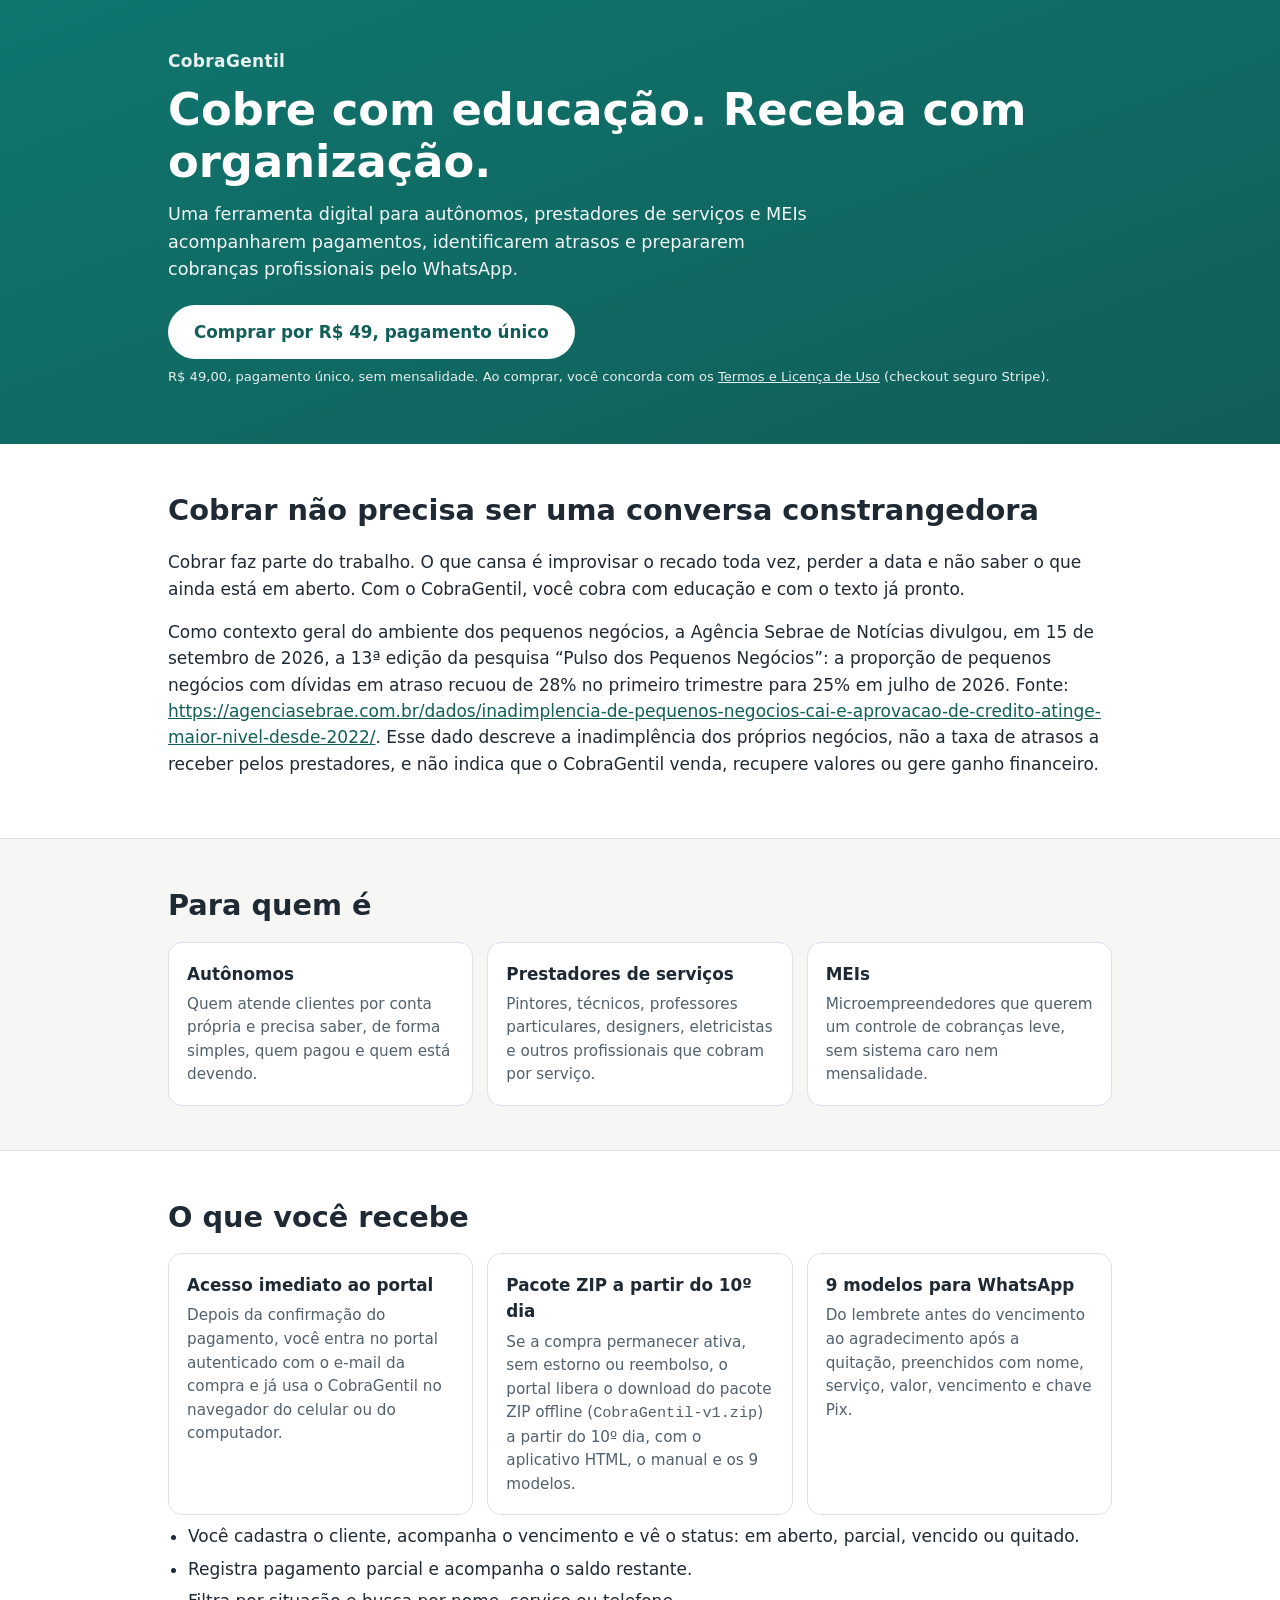
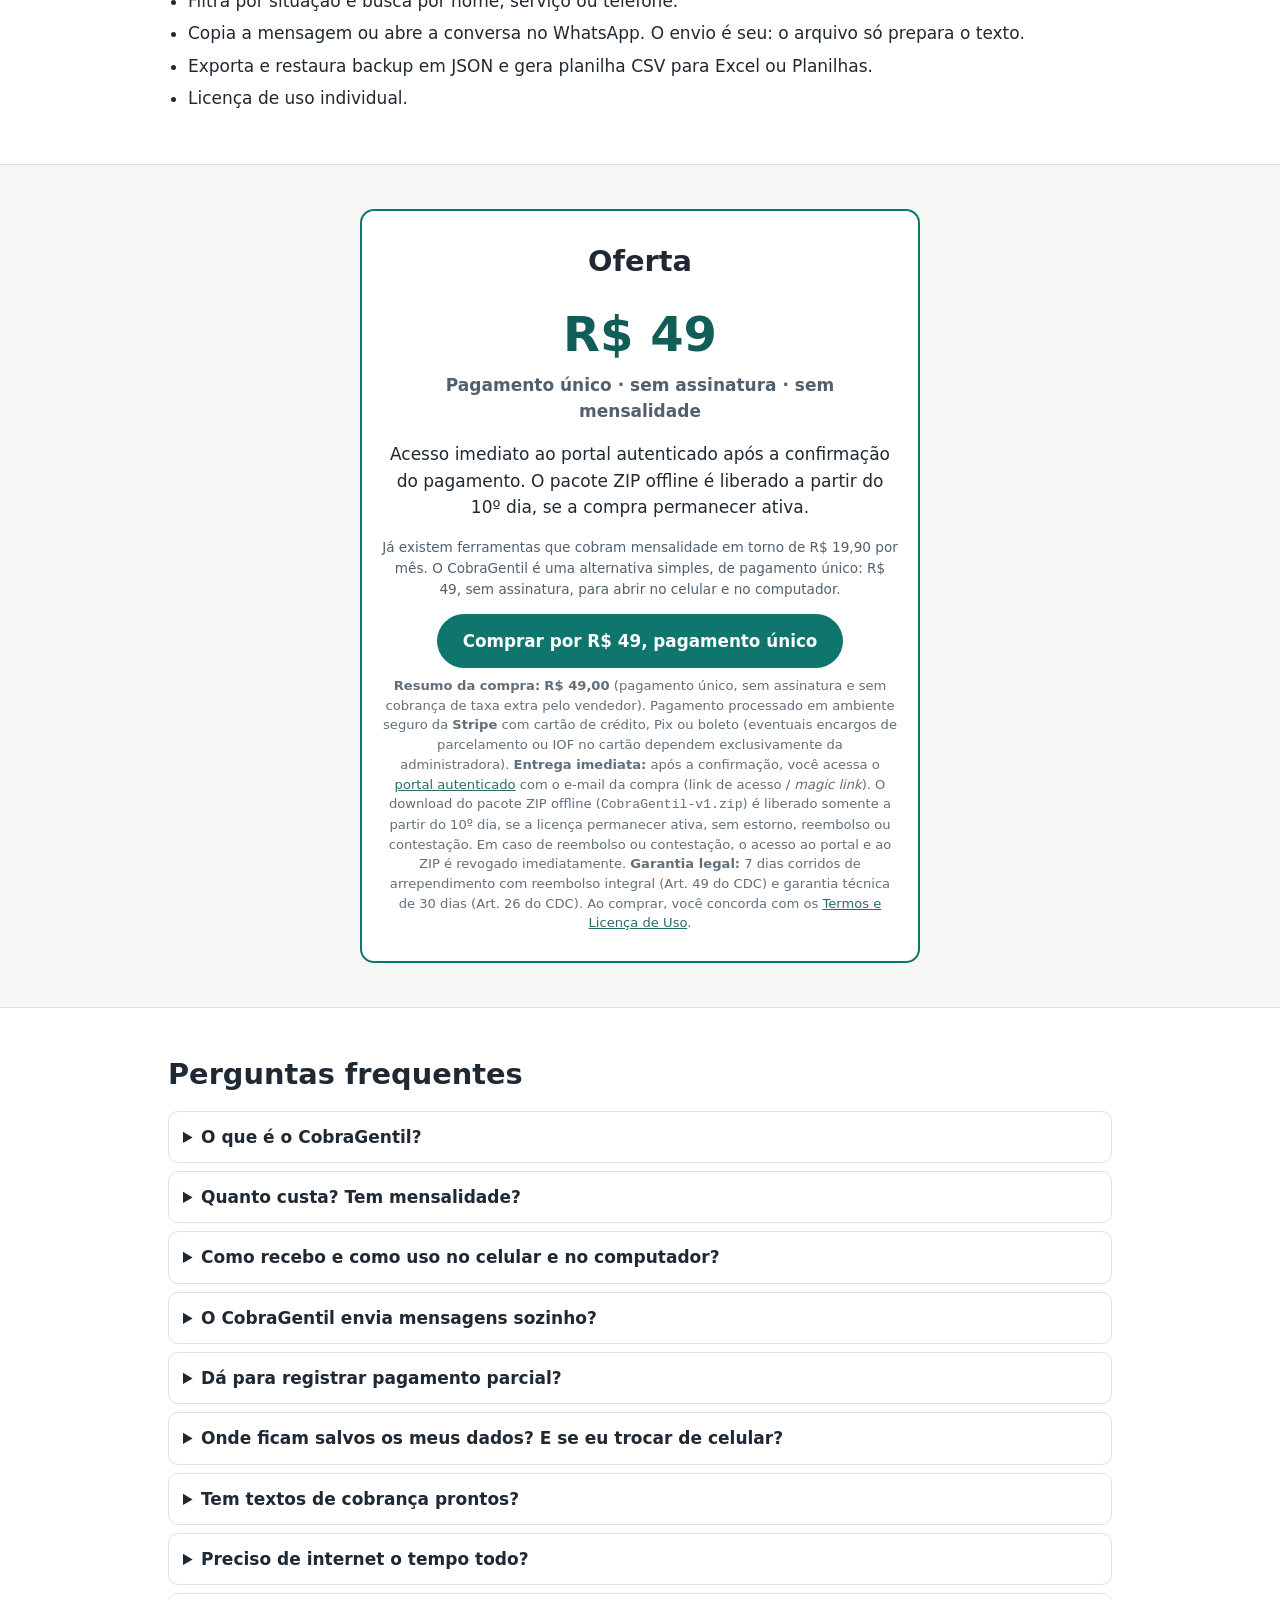
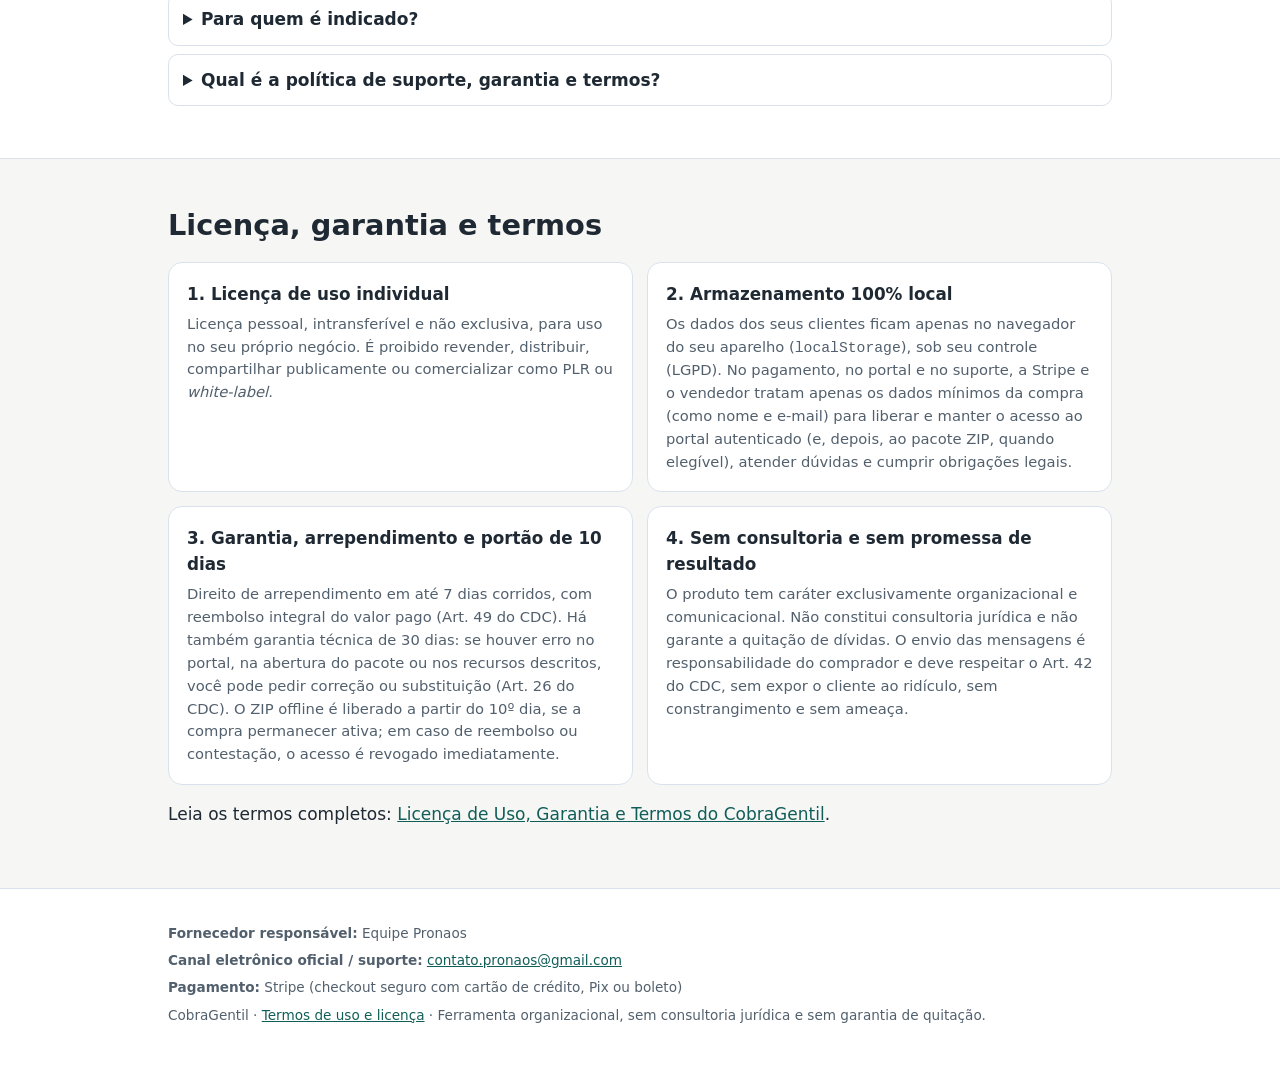
==== commit f0e23705: "Atualiza o fornecedor visível para Equipe Pronaos" ====
--- a/index.html
+++ b/index.html
@@ -119,7 +119,7 @@
     <details id="faq-modelos"><summary>Tem textos de cobrança prontos?</summary><p>Sim. São nove modelos para WhatsApp, separados por momento: lembrete antes do vencimento, vencimento no dia, atraso, proposta de pagamento parcial, confirmação de saldo e agradecimento após a quitação. Os textos têm tom educado e firme, em linha com o Art. 42 do Código de Defesa do Consumidor.</p></details>
     <details id="faq-internet"><summary>Preciso de internet o tempo todo?</summary><p>Sim para entrar no portal autenticado (e para receber o e-mail de acesso) e para enviar a mensagem pelo WhatsApp. Depois que o pacote ZIP for liberado, a partir do 10º dia, você pode abrir o arquivo HTML já salvo no aparelho, ver a lista, cadastrar e preparar a mensagem sem internet.</p></details>
     <details id="faq-publico"><summary>Para quem é indicado?</summary><p>Para autônomos, prestadores de serviços e MEIs que recebem por serviço prestado e querem um controle simples de cobrança, com mensagem pronta para o WhatsApp. Não é um escritório de cobrança, não faz negativação de crédito e não substitui um sistema de gestão completo.</p></details>
-    <details id="faq-termos"><summary>Qual é a política de suporte, garantia e termos?</summary><p>O CobraGentil é vendido com licença de uso individual, pessoal, intransferível e não exclusiva, para o próprio negócio do comprador. É proibido revender, distribuir ou comercializar o pacote como produto de terceiros.</p><p>A entrega imediata é o acesso ao portal autenticado. O pacote ZIP offline é liberado somente a partir do 10º dia, se a licença permanecer ativa, sem estorno, reembolso ou contestação. Em caso de reembolso ou contestação, o acesso ao portal e ao ZIP é revogado imediatamente.</p><p>Você pode desistir da compra em até 7 dias corridos, contados da aquisição ou da disponibilização efetiva do acesso ao portal, com reembolso integral do valor pago (R$ 49,00), pelo mesmo meio de pagamento, nos termos do Art. 49 do Código de Defesa do Consumidor. O pedido pode ser feito diretamente pelo e-mail oficial de suporte <a href="mailto:contato.pronaos@gmail.com">contato.pronaos@gmail.com</a>, informando o e-mail utilizado na compra.</p><p>Se houver vício técnico na abertura do aplicativo no portal, dos arquivos originais ou nos recursos descritos na oferta (cadastro, edição, pagamento parcial, filtros, mensagens, exportação e restauração), você pode pedir correção ou substituição no prazo de 30 dias corridos (Art. 26 do CDC).</p><p>Os dados que você cadastrar ficam somente no navegador do seu aparelho (<code>localStorage</code>). O vendedor não acessa nem guarda os dados dos seus clientes. O comprador é o controlador desses dados (LGPD) e deve fazer backups periódicos em JSON.</p><p>O produto não é consultoria jurídica e não garante a quitação de dívidas. O envio das mensagens é sempre manual e deve respeitar o Art. 42 do CDC (sem expor o cliente ao ridículo, sem constrangimento e sem ameaça).</p><p>Suporte e dados do vendedor: <a href="mailto:contato.pronaos@gmail.com">contato.pronaos@gmail.com</a> · Weverton Paraguassú Teixeira · PRONAOS. Checkout: Stripe (cartão de crédito, Pix ou boleto). Os <a href="./termos.html">termos completos</a> estão nesta página e no portal do comprador.</p></details>
+    <details id="faq-termos"><summary>Qual é a política de suporte, garantia e termos?</summary><p>O CobraGentil é vendido com licença de uso individual, pessoal, intransferível e não exclusiva, para o próprio negócio do comprador. É proibido revender, distribuir ou comercializar o pacote como produto de terceiros.</p><p>A entrega imediata é o acesso ao portal autenticado. O pacote ZIP offline é liberado somente a partir do 10º dia, se a licença permanecer ativa, sem estorno, reembolso ou contestação. Em caso de reembolso ou contestação, o acesso ao portal e ao ZIP é revogado imediatamente.</p><p>Você pode desistir da compra em até 7 dias corridos, contados da aquisição ou da disponibilização efetiva do acesso ao portal, com reembolso integral do valor pago (R$ 49,00), pelo mesmo meio de pagamento, nos termos do Art. 49 do Código de Defesa do Consumidor. O pedido pode ser feito diretamente pelo e-mail oficial de suporte <a href="mailto:contato.pronaos@gmail.com">contato.pronaos@gmail.com</a>, informando o e-mail utilizado na compra.</p><p>Se houver vício técnico na abertura do aplicativo no portal, dos arquivos originais ou nos recursos descritos na oferta (cadastro, edição, pagamento parcial, filtros, mensagens, exportação e restauração), você pode pedir correção ou substituição no prazo de 30 dias corridos (Art. 26 do CDC).</p><p>Os dados que você cadastrar ficam somente no navegador do seu aparelho (<code>localStorage</code>). O vendedor não acessa nem guarda os dados dos seus clientes. O comprador é o controlador desses dados (LGPD) e deve fazer backups periódicos em JSON.</p><p>O produto não é consultoria jurídica e não garante a quitação de dívidas. O envio das mensagens é sempre manual e deve respeitar o Art. 42 do CDC (sem expor o cliente ao ridículo, sem constrangimento e sem ameaça).</p><p>Suporte e dados do vendedor: <a href="mailto:contato.pronaos@gmail.com">contato.pronaos@gmail.com</a> · Equipe Pronaos. Checkout: Stripe (cartão de crédito, Pix ou boleto). Os <a href="./termos.html">termos completos</a> estão nesta página e no portal do comprador.</p></details>
   </div>
 </section>
 
@@ -139,7 +139,7 @@
 
 <footer>
   <div class="wrap">
-    <p><b>Fornecedor responsável:</b> Weverton Paraguassú Teixeira · PRONAOS</p>
+    <p><b>Fornecedor responsável:</b> Equipe Pronaos</p>
     <p><b>Canal eletrônico oficial / suporte:</b> <a href="mailto:contato.pronaos@gmail.com">contato.pronaos@gmail.com</a></p>
     <p><b>Pagamento:</b> Stripe (checkout seguro com cartão de crédito, Pix ou boleto)</p>
     <p>CobraGentil · <a href="./termos.html">Termos de uso e licença</a> · Ferramenta organizacional, sem consultoria jurídica e sem garantia de quitação.</p>
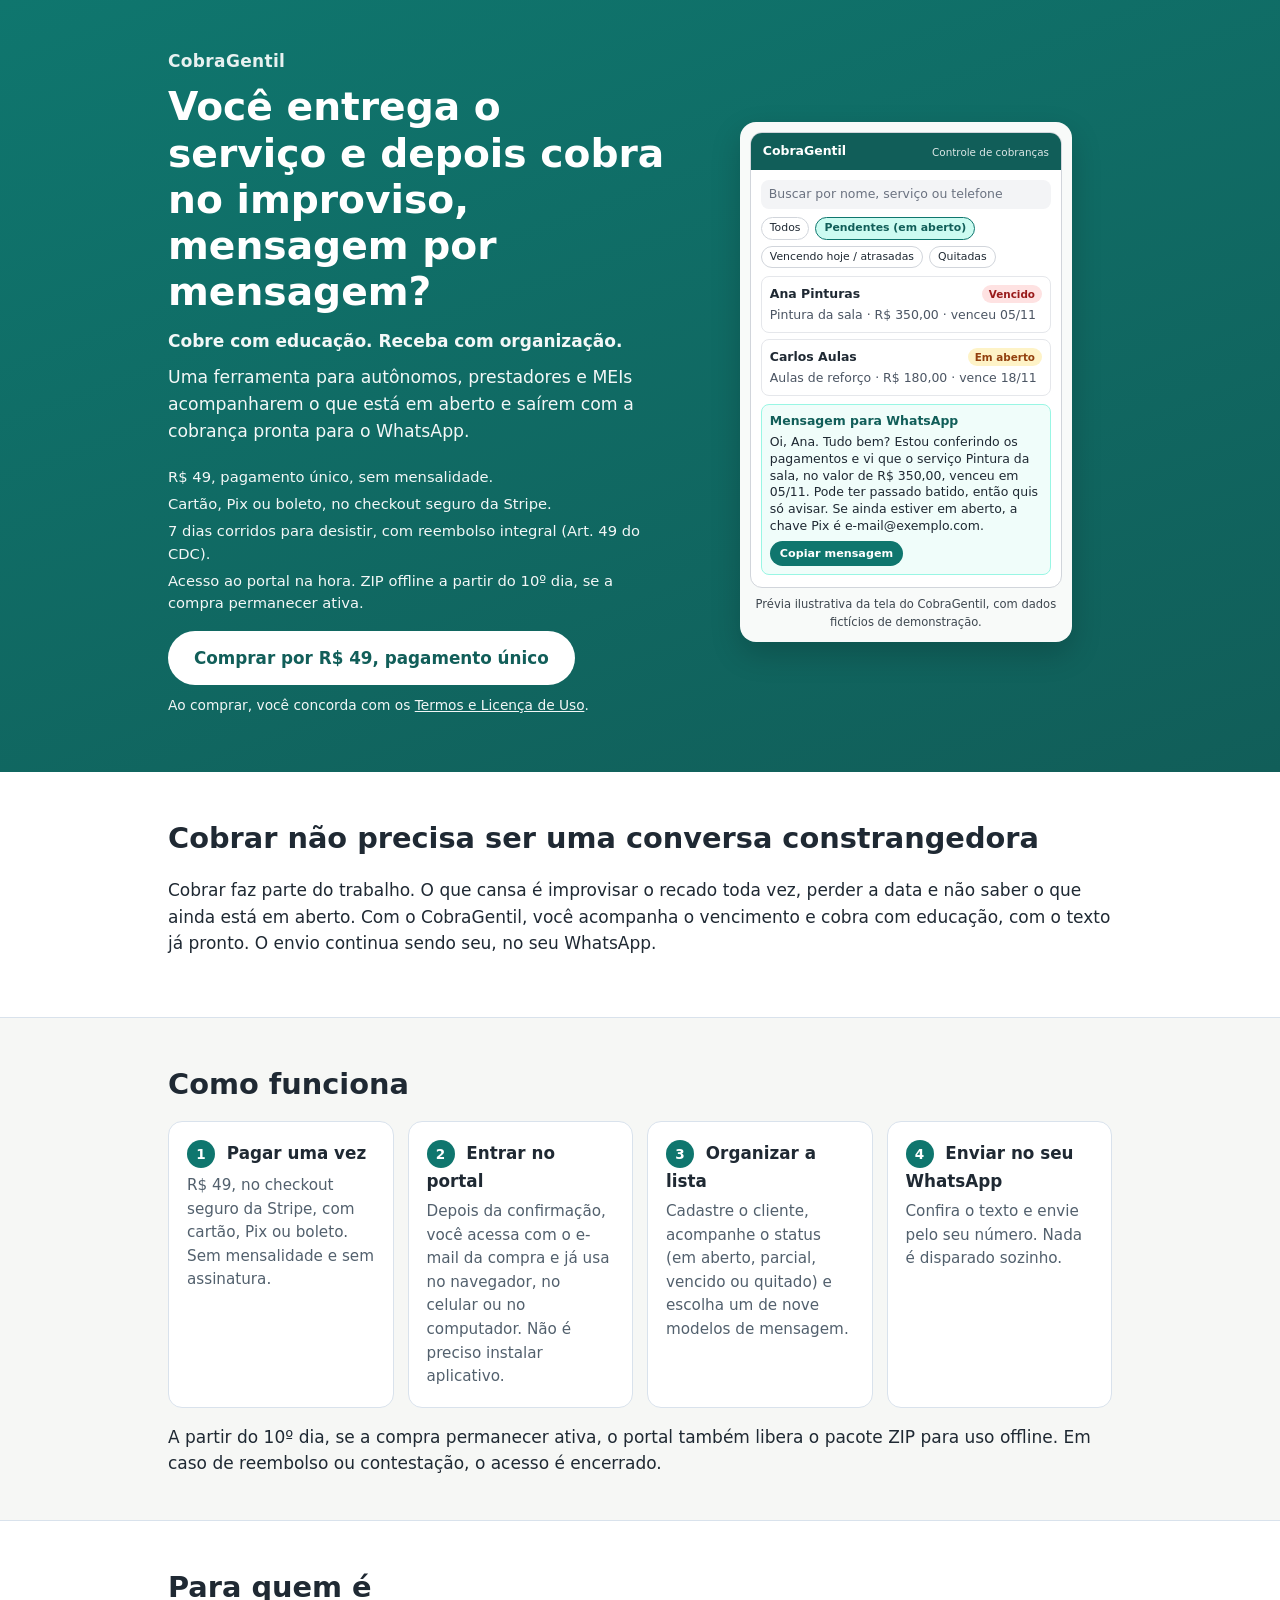
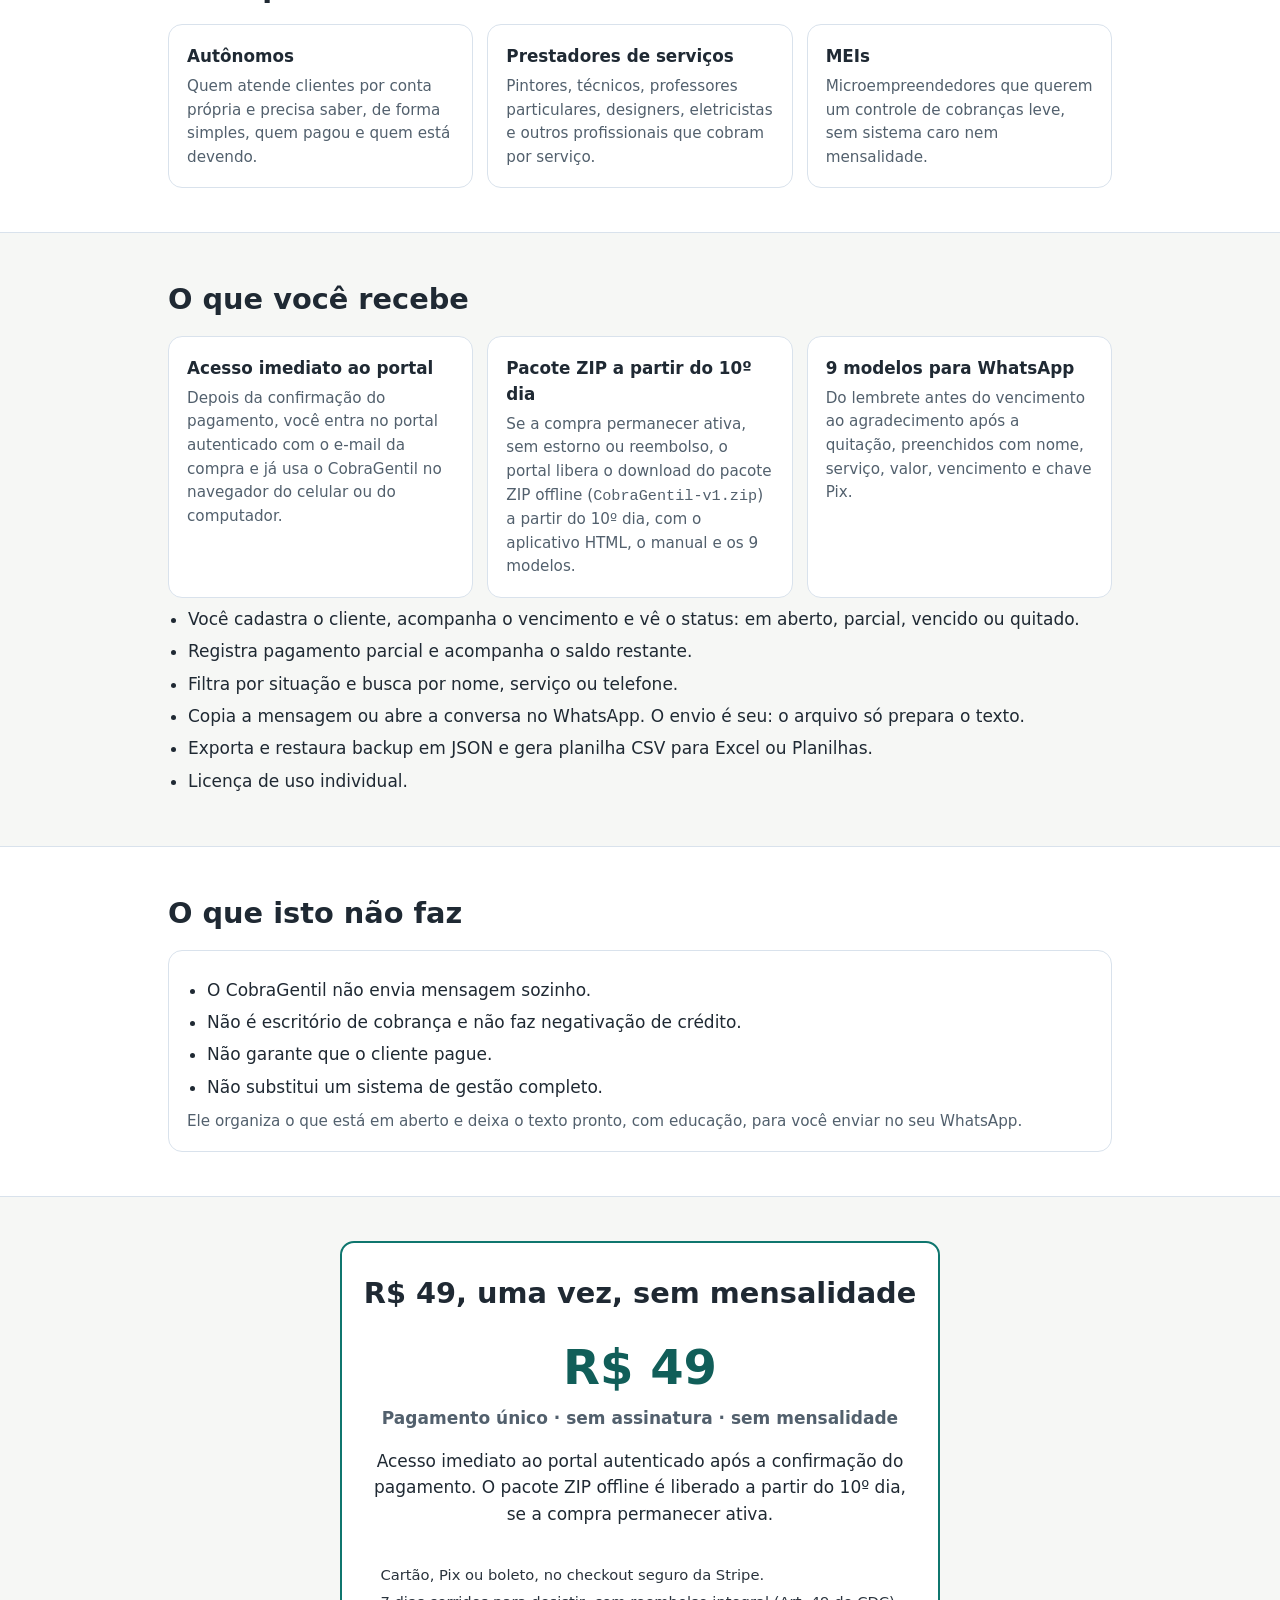
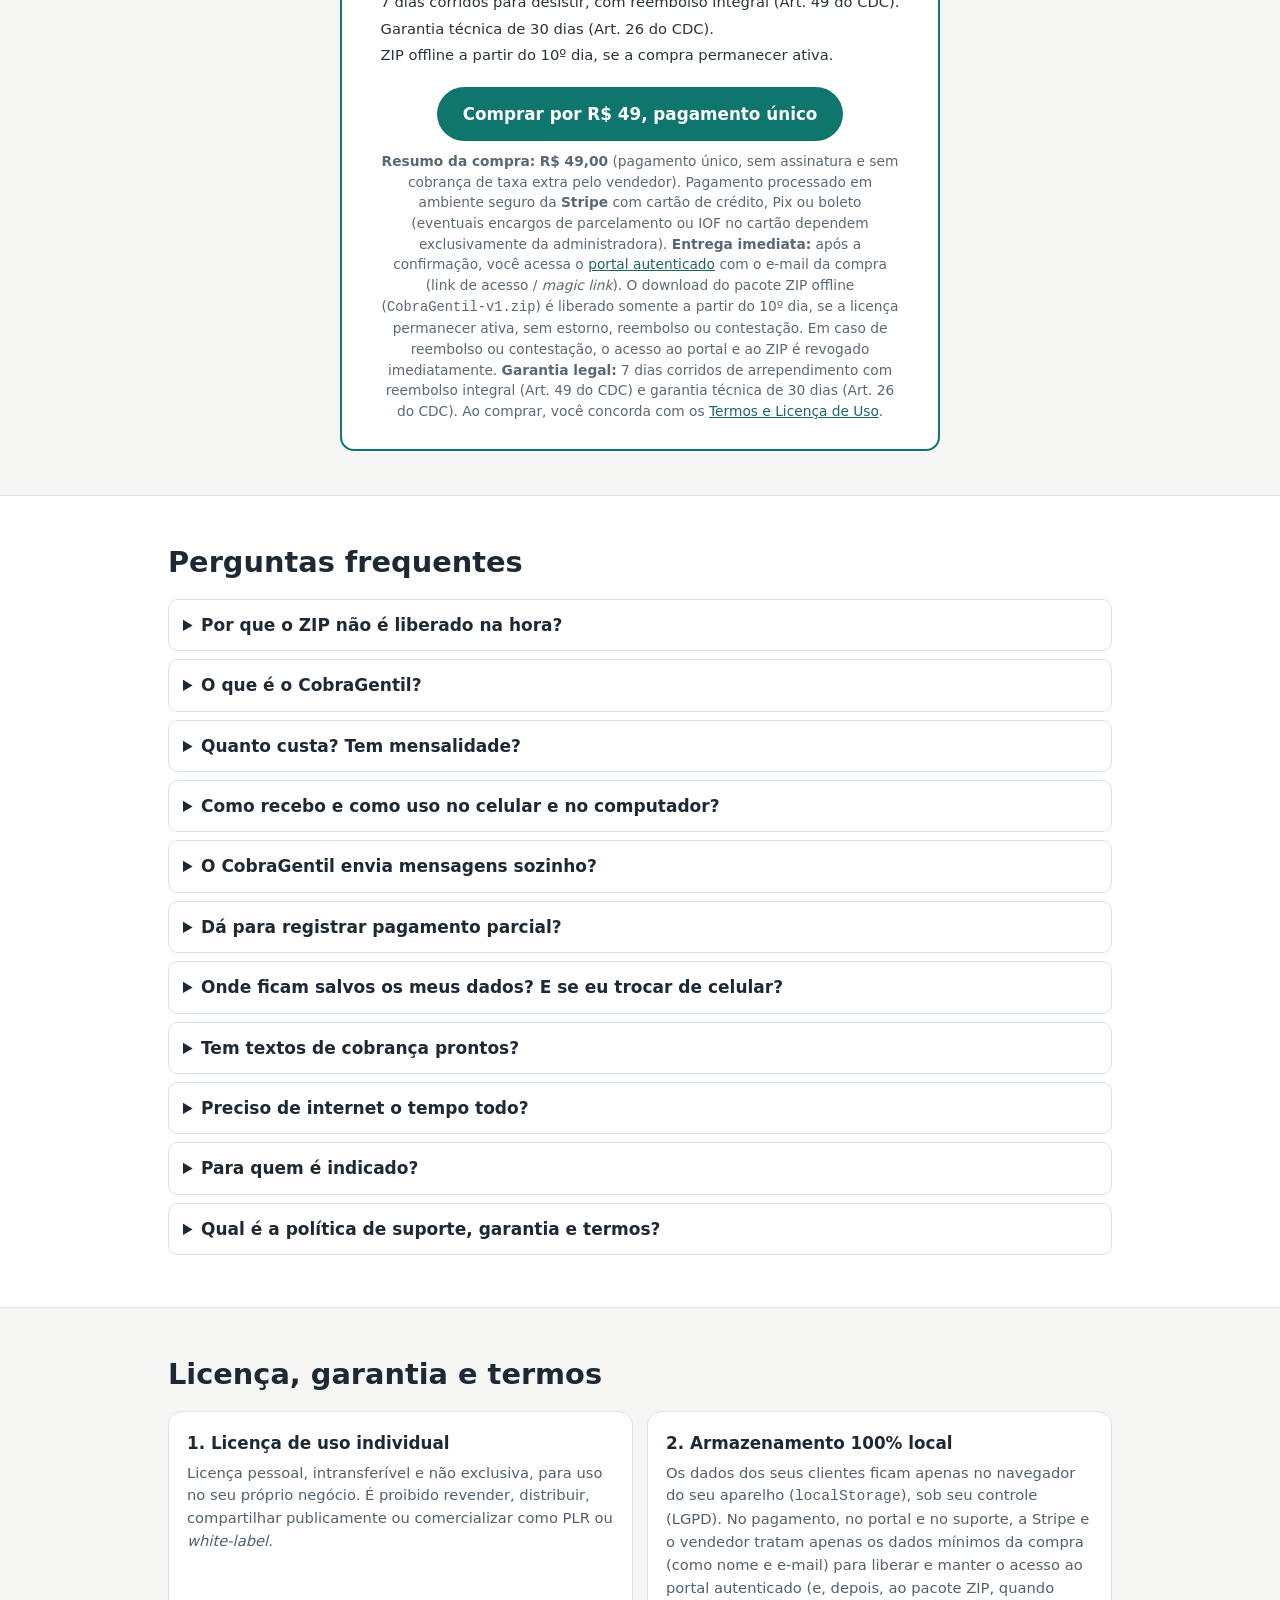
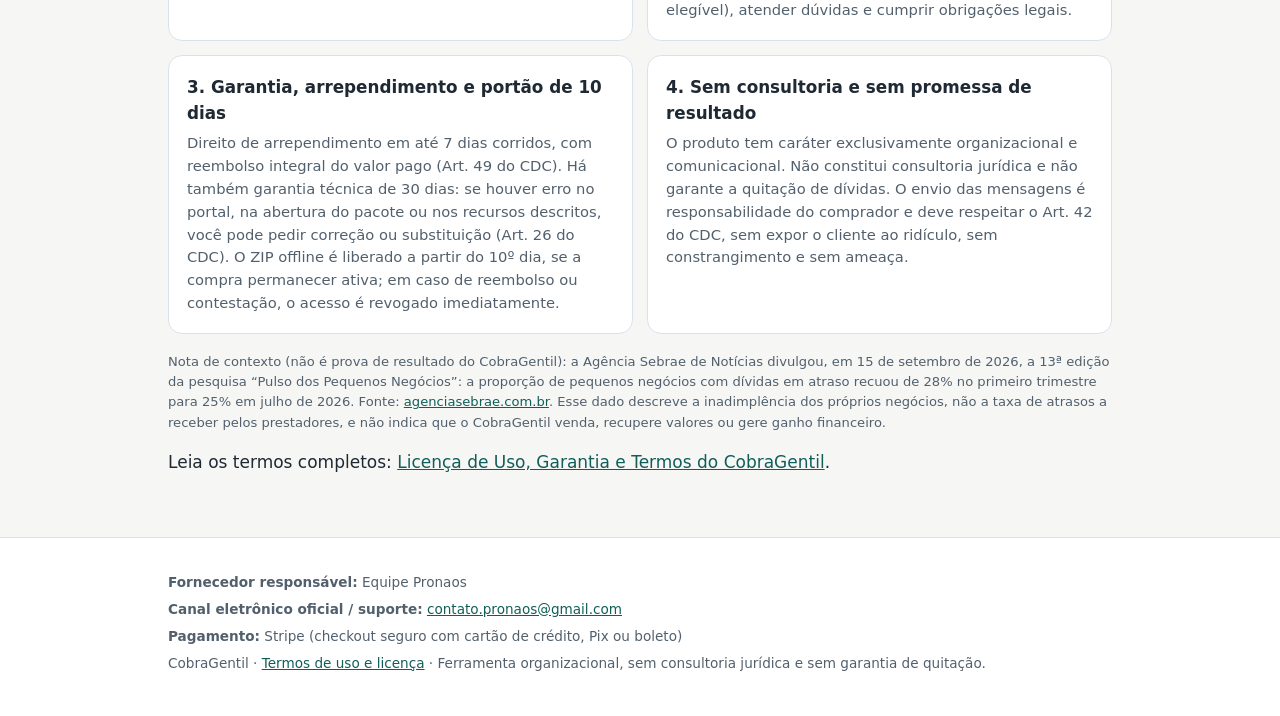
==== commit ca38693b: "Atualiza a vitrine: hook de dor, como funciona, garantia visível e remove comparação de preço não ve" ====
--- a/index.html
+++ b/index.html
@@ -4,36 +4,53 @@
 <meta charset="UTF-8">
 <meta name="viewport" content="width=device-width, initial-scale=1">
 <title>CobraGentil · Cobre com educação. Receba com organização.</title>
-<meta name="description" content="Ferramenta digital para autônomos, prestadores de serviços e MEIs acompanharem pagamentos, identificarem atrasos e prepararem cobranças profissionais pelo WhatsApp. R$ 49, pagamento único.">
+<meta name="description" content="Você entrega o serviço e depois cobra no improviso? Ferramenta para autônomos, prestadores e MEIs acompanharem o que está em aberto e saírem com a cobrança pronta para o WhatsApp. R$ 49, pagamento único, sem mensalidade.">
+<meta name="robots" content="index,follow">
+<link rel="canonical" href="https://cobragentil.onrender.com/">
+<meta property="og:title" content="CobraGentil · Cobre com educação. Receba com organização.">
+<meta property="og:description" content="Você entrega o serviço e depois cobra no improviso? Ferramenta para autônomos, prestadores e MEIs acompanharem o que está em aberto e saírem com a cobrança pronta para o WhatsApp. R$ 49, pagamento único, sem mensalidade.">
+<meta property="og:type" content="website">
+<meta property="og:url" content="https://cobragentil.onrender.com/">
+<meta property="og:locale" content="pt_BR">
+<meta property="og:site_name" content="CobraGentil">
+<meta name="twitter:card" content="summary">
+<meta name="twitter:title" content="CobraGentil · Cobre com educação. Receba com organização.">
+<meta name="twitter:description" content="Ferramenta para autônomos, prestadores e MEIs acompanharem o que está em aberto e saírem com a cobrança pronta para o WhatsApp. R$ 49, pagamento único, sem mensalidade.">
 <style>
 :root{--verde:#0f766e;--verde-esc:#115e59;--verde-cl:#ccfbf1;--fundo:#f6f7f5;--texto:#1f2933;--sub:#52606d;--borda:#d9e2ec;--alerta:#92400e;--alerta-cl:#fef3c7;--raio:14px}
 *{box-sizing:border-box}
 html{-webkit-text-size-adjust:100%;scroll-behavior:smooth}
 body{margin:0;font-family:system-ui,-apple-system,"Segoe UI",Roboto,Arial,sans-serif;color:var(--texto);background:#fff;line-height:1.55;font-size:17px}
-.faixa-pre{background:var(--alerta-cl);color:var(--alerta);text-align:center;font-size:.85rem;padding:8px 12px;border-bottom:1px solid #fcd34d}
 .wrap{max-width:980px;margin:0 auto;padding:0 18px}
 header.hero{background:linear-gradient(160deg,var(--verde),var(--verde-esc));color:#fff;padding:48px 0 56px}
+.hero-grid{display:grid;gap:28px;align-items:center}
+@media(min-width:860px){.hero-grid{grid-template-columns:1.1fr .9fr}}
 .hero .marca{font-weight:700;letter-spacing:.02em;opacity:.9}
-.hero h1{font-size:clamp(1.8rem,5vw,2.8rem);line-height:1.15;margin:10px 0 14px}
-.hero p.lead{font-size:1.1rem;max-width:640px;margin:0 0 22px;opacity:.95}
+.hero h1{font-size:clamp(1.65rem,5vw,2.45rem);line-height:1.18;margin:10px 0 12px}
+.hero .slogan{font-weight:700;margin:0 0 10px;opacity:.95}
+.hero p.lead{font-size:1.08rem;max-width:640px;margin:0 0 22px;opacity:.95}
 .cta{display:inline-block;background:#fff;color:var(--verde-esc);font-weight:700;border:0;border-radius:999px;padding:14px 26px;font-size:1.05rem;cursor:pointer;text-decoration:none;font-family:inherit}
 .cta.escuro{background:var(--verde);color:#fff}
-.cta-nota{display:block;font-size:.82rem;margin-top:8px;opacity:.9}
+.cta-nota{display:block;font-size:.86rem;margin-top:10px;opacity:.95;max-width:520px;line-height:1.5}
+.hero .cta-nota a{color:#fff;text-decoration:underline}
+.confianca{margin:0 0 16px;padding:0;list-style:none;font-size:.92rem}
+.confianca li{margin:4px 0;opacity:.95}
 section{padding:44px 0;border-bottom:1px solid var(--borda)}
 section:nth-of-type(even){background:var(--fundo)}
 h2{font-size:clamp(1.35rem,3.5vw,1.8rem);margin:0 0 14px}
 .grade{display:grid;gap:14px;grid-template-columns:1fr}
-@media(min-width:720px){.grade.g3{grid-template-columns:repeat(3,1fr)}.grade.g2{grid-template-columns:repeat(2,1fr)}}
+@media(min-width:720px){.grade.g3{grid-template-columns:repeat(3,1fr)}.grade.g2{grid-template-columns:repeat(2,1fr)}.grade.g4{grid-template-columns:repeat(4,1fr)}}
 .card{background:#fff;border:1px solid var(--borda);border-radius:var(--raio);padding:18px}
 .card h3{margin:0 0 6px;font-size:1.05rem}
 .card p{margin:0;color:var(--sub);font-size:.95rem}
+.passo .num{display:inline-block;width:28px;height:28px;border-radius:50%;background:var(--verde);color:#fff;font-weight:700;font-size:.85rem;text-align:center;line-height:28px;margin-right:6px}
 ul.lista{padding-left:20px;margin:8px 0}
 ul.lista li{margin:6px 0}
-.oferta{text-align:center;max-width:560px;margin:0 auto;background:#fff;border:2px solid var(--verde);border-radius:var(--raio);padding:28px 20px}
+.oferta{text-align:center;max-width:600px;margin:0 auto;background:#fff;border:2px solid var(--verde);border-radius:var(--raio);padding:28px 20px}
 .preco{font-size:3rem;font-weight:800;color:var(--verde-esc);margin:6px 0 0}
 .preco-sub{font-weight:600;color:var(--sub);margin:0 0 16px}
 .fonte{font-size:.85rem;color:var(--sub);margin-top:10px}
-.pendente{background:var(--alerta-cl);color:var(--alerta);padding:1px 6px;border-radius:6px;font-size:.85em;font-weight:600;white-space:normal}
+.nao-faz li{margin:8px 0}
 details{background:#fff;border:1px solid var(--borda);border-radius:10px;padding:12px 14px;margin:8px 0}
 details summary{cursor:pointer;font-weight:600}
 details p{margin:8px 0 0;color:var(--sub)}
@@ -41,16 +58,75 @@
 footer{padding:28px 0 40px;font-size:.85rem;color:var(--sub)}
 footer p{margin:6px 0}
 a{color:var(--verde-esc)}
+.sebrae-nota{font-size:.82rem;color:var(--sub);margin-top:18px}
+/* Prévia ilustrativa do app, com dados fictícios */
+.mock{background:#f8faf9;border-radius:16px;padding:10px;box-shadow:0 12px 30px rgba(0,0,0,.18);color:#1f2933;max-width:100%;min-width:0}
+.mock-tela{background:#fff;border-radius:12px;overflow:hidden;border:1px solid #d1d5db;font-size:.78rem;line-height:1.35;max-width:100%}
+.mock-bar{background:var(--verde-esc);color:#fff;padding:10px 12px;font-weight:700;display:flex;justify-content:space-between;align-items:center}
+.mock-bar small{font-weight:500;opacity:.85}
+.mock-body{padding:10px 10px 12px}
+.mock-busca{background:#f3f4f6;border-radius:8px;padding:6px 8px;color:#6b7280;margin-bottom:8px}
+.mock-filtros{display:flex;gap:6px;flex-wrap:wrap;margin-bottom:8px}
+.mock-filtros span{border:1px solid #d1d5db;border-radius:999px;padding:3px 8px;font-size:.68rem}
+.mock-filtros .on{background:var(--verde-cl);border-color:var(--verde);color:var(--verde-esc);font-weight:600}
+.mock-item{border:1px solid #e5e7eb;border-radius:8px;padding:8px;margin:6px 0}
+.mock-item .topo{display:flex;justify-content:space-between;gap:8px;align-items:center;font-weight:700}
+.tag{font-size:.65rem;border-radius:999px;padding:2px 7px;font-weight:700;white-space:nowrap}
+.tag.aberto{background:#fef3c7;color:#92400e}
+.tag.vencido{background:#fee2e2;color:#991b1b}
+.tag.quitado{background:#d1fae5;color:#065f46}
+.mock-item p{margin:4px 0 0;color:#4b5563;font-weight:400}
+.mock-msg{margin-top:8px;background:#f0fdfa;border:1px solid #99f6e4;border-radius:8px;padding:8px}
+.mock-msg strong{display:block;margin-bottom:4px;color:var(--verde-esc)}
+.mock-btn{display:inline-block;margin-top:6px;background:var(--verde);color:#fff;border-radius:999px;padding:5px 10px;font-weight:700;font-size:.7rem}
+.mock-legenda{font-size:.72rem;opacity:.85;margin:8px 2px 0;text-align:center}
 </style>
 </head>
 <body>
 <header class="hero">
-  <div class="wrap">
-    <div class="marca">CobraGentil</div>
-    <h1>Cobre com educação. Receba com organização.</h1>
-    <p class="lead">Uma ferramenta digital para autônomos, prestadores de serviços e MEIs acompanharem pagamentos, identificarem atrasos e prepararem cobranças profissionais pelo WhatsApp.</p>
-    <a href="https://buy.stripe.com/bJe4gBbpxfrw75zbQG9R600" class="cta" rel="noopener">Comprar por R$ 49, pagamento único</a>
-    <span class="cta-nota">R$ 49,00, pagamento único, sem mensalidade. Ao comprar, você concorda com os <a href="./termos.html" style="color:#fff;text-decoration:underline">Termos e Licença de Uso</a> (checkout seguro Stripe).</span>
+  <div class="wrap hero-grid">
+    <div>
+      <div class="marca">CobraGentil</div>
+      <h1>Você entrega o serviço e depois cobra no improviso, mensagem por mensagem?</h1>
+      <p class="slogan">Cobre com educação. Receba com organização.</p>
+      <p class="lead">Uma ferramenta para autônomos, prestadores e MEIs acompanharem o que está em aberto e saírem com a cobrança pronta para o WhatsApp.</p>
+      <ul class="confianca">
+        <li>R$ 49, pagamento único, sem mensalidade.</li>
+        <li>Cartão, Pix ou boleto, no checkout seguro da Stripe.</li>
+        <li>7 dias corridos para desistir, com reembolso integral (Art. 49 do CDC).</li>
+        <li>Acesso ao portal na hora. ZIP offline a partir do 10º dia, se a compra permanecer ativa.</li>
+      </ul>
+      <a href="https://buy.stripe.com/bJe4gBbpxfrw75zbQG9R600" class="cta" rel="noopener">Comprar por R$ 49, pagamento único</a>
+      <span class="cta-nota">Ao comprar, você concorda com os <a href="./termos.html">Termos e Licença de Uso</a>.</span>
+    </div>
+    <figure class="mock">
+      <div class="mock-tela">
+        <div class="mock-bar">CobraGentil <small>Controle de cobranças</small></div>
+        <div class="mock-body">
+          <div class="mock-busca">Buscar por nome, serviço ou telefone</div>
+          <div class="mock-filtros">
+            <span>Todos</span>
+            <span class="on">Pendentes (em aberto)</span>
+            <span>Vencendo hoje / atrasadas</span>
+            <span>Quitadas</span>
+          </div>
+          <div class="mock-item">
+            <div class="topo">Ana Pinturas <span class="tag vencido">Vencido</span></div>
+            <p>Pintura da sala · R$ 350,00 · venceu 05/11</p>
+          </div>
+          <div class="mock-item">
+            <div class="topo">Carlos Aulas <span class="tag aberto">Em aberto</span></div>
+            <p>Aulas de reforço · R$ 180,00 · vence 18/11</p>
+          </div>
+          <div class="mock-msg">
+            <strong>Mensagem para WhatsApp</strong>
+            Oi, Ana. Tudo bem? Estou conferindo os pagamentos e vi que o serviço Pintura da sala, no valor de R$ 350,00, venceu em 05/11. Pode ter passado batido, então quis só avisar. Se ainda estiver em aberto, a chave Pix é e-mail@exemplo.com.
+            <div class="mock-btn">Copiar mensagem</div>
+          </div>
+        </div>
+      </div>
+      <figcaption class="mock-legenda">Prévia ilustrativa da tela do CobraGentil, com dados fictícios de demonstração.</figcaption>
+    </figure>
   </div>
 </header>
 
@@ -58,8 +134,20 @@
 <section id="problema">
   <div class="wrap">
     <h2>Cobrar não precisa ser uma conversa constrangedora</h2>
-    <p>Cobrar faz parte do trabalho. O que cansa é improvisar o recado toda vez, perder a data e não saber o que ainda está em aberto. Com o CobraGentil, você cobra com educação e com o texto já pronto.</p>
-    <p>Como contexto geral do ambiente dos pequenos negócios, a Agência Sebrae de Notícias divulgou, em 15 de setembro de 2026, a 13ª edição da pesquisa “Pulso dos Pequenos Negócios”: a proporção de pequenos negócios com dívidas em atraso recuou de 28% no primeiro trimestre para 25% em julho de 2026. Fonte: <a href="https://agenciasebrae.com.br/dados/inadimplencia-de-pequenos-negocios-cai-e-aprovacao-de-credito-atinge-maior-nivel-desde-2022/" rel="noopener noreferrer" target="_blank">https://agenciasebrae.com.br/dados/inadimplencia-de-pequenos-negocios-cai-e-aprovacao-de-credito-atinge-maior-nivel-desde-2022/</a>. Esse dado descreve a inadimplência dos próprios negócios, não a taxa de atrasos a receber pelos prestadores, e não indica que o CobraGentil venda, recupere valores ou gere ganho financeiro.</p>
+    <p>Cobrar faz parte do trabalho. O que cansa é improvisar o recado toda vez, perder a data e não saber o que ainda está em aberto. Com o CobraGentil, você acompanha o vencimento e cobra com educação, com o texto já pronto. O envio continua sendo seu, no seu WhatsApp.</p>
+  </div>
+</section>
+
+<section id="como-funciona">
+  <div class="wrap">
+    <h2>Como funciona</h2>
+    <div class="grade g4">
+      <div class="card passo"><h3><span class="num">1</span> Pagar uma vez</h3><p>R$ 49, no checkout seguro da Stripe, com cartão, Pix ou boleto. Sem mensalidade e sem assinatura.</p></div>
+      <div class="card passo"><h3><span class="num">2</span> Entrar no portal</h3><p>Depois da confirmação, você acessa com o e-mail da compra e já usa no navegador, no celular ou no computador. Não é preciso instalar aplicativo.</p></div>
+      <div class="card passo"><h3><span class="num">3</span> Organizar a lista</h3><p>Cadastre o cliente, acompanhe o status (em aberto, parcial, vencido ou quitado) e escolha um de nove modelos de mensagem.</p></div>
+      <div class="card passo"><h3><span class="num">4</span> Enviar no seu WhatsApp</h3><p>Confira o texto e envie pelo seu número. Nada é disparado sozinho.</p></div>
+    </div>
+    <p style="margin:16px 0 0">A partir do 10º dia, se a compra permanecer ativa, o portal também libera o pacote ZIP para uso offline. Em caso de reembolso ou contestação, o acesso é encerrado.</p>
   </div>
 </section>
 
@@ -93,16 +181,38 @@
   </div>
 </section>
 
+<section id="nao-faz">
+  <div class="wrap">
+    <h2>O que isto não faz</h2>
+    <div class="card">
+      <ul class="lista nao-faz">
+        <li>O CobraGentil não envia mensagem sozinho.</li>
+        <li>Não é escritório de cobrança e não faz negativação de crédito.</li>
+        <li>Não garante que o cliente pague.</li>
+        <li>Não substitui um sistema de gestão completo.</li>
+      </ul>
+      <p style="margin:10px 0 0">Ele organiza o que está em aberto e deixa o texto pronto, com educação, para você enviar no seu WhatsApp.</p>
+    </div>
+  </div>
+</section>
+
 <section id="oferta">
   <div class="wrap">
     <div class="oferta">
-      <h2>Oferta</h2>
+      <h2>R$ 49, uma vez, sem mensalidade</h2>
       <p class="preco">R$ 49</p>
       <p class="preco-sub">Pagamento único · sem assinatura · sem mensalidade</p>
       <p>Acesso imediato ao portal autenticado após a confirmação do pagamento. O pacote ZIP offline é liberado a partir do 10º dia, se a compra permanecer ativa.</p>
-      <p class="fonte">Já existem ferramentas que cobram mensalidade em torno de R$ 19,90 por mês. O CobraGentil é uma alternativa simples, de pagamento único: R$ 49, sem assinatura, para abrir no celular e no computador.</p>
+      <ul class="confianca" style="text-align:left;display:inline-block;margin:16px 0;color:var(--texto)">
+        <li>Cartão, Pix ou boleto, no checkout seguro da Stripe.</li>
+        <li>7 dias corridos para desistir, com reembolso integral (Art. 49 do CDC).</li>
+        <li>Garantia técnica de 30 dias (Art. 26 do CDC).</li>
+        <li>ZIP offline a partir do 10º dia, se a compra permanecer ativa.</li>
+      </ul>
+      <div>
       <a href="https://buy.stripe.com/bJe4gBbpxfrw75zbQG9R600" class="cta escuro" rel="noopener">Comprar por R$ 49, pagamento único</a>
-      <span class="cta-nota" style="color:var(--sub);line-height:1.5"><b>Resumo da compra:</b> <b>R$ 49,00</b> (pagamento único, sem assinatura e sem cobrança de taxa extra pelo vendedor). Pagamento processado em ambiente seguro da <b>Stripe</b> com cartão de crédito, Pix ou boleto (eventuais encargos de parcelamento ou IOF no cartão dependem exclusivamente da administradora). <b>Entrega imediata:</b> após a confirmação, você acessa o <a href="https://cobragentil-portal.onrender.com/" rel="noopener">portal autenticado</a> com o e-mail da compra (link de acesso / <em>magic link</em>). O download do pacote ZIP offline (<code>CobraGentil-v1.zip</code>) é liberado somente a partir do 10º dia, se a licença permanecer ativa, sem estorno, reembolso ou contestação. Em caso de reembolso ou contestação, o acesso ao portal e ao ZIP é revogado imediatamente. <b>Garantia legal:</b> 7 dias corridos de arrependimento com reembolso integral (Art. 49 do CDC) e garantia técnica de 30 dias (Art. 26 do CDC). Ao comprar, você concorda com os <a href="./termos.html">Termos e Licença de Uso</a>.</span>
+      </div>
+      <span class="cta-nota" style="color:var(--sub);line-height:1.5;margin-left:auto;margin-right:auto"><b>Resumo da compra:</b> <b>R$ 49,00</b> (pagamento único, sem assinatura e sem cobrança de taxa extra pelo vendedor). Pagamento processado em ambiente seguro da <b>Stripe</b> com cartão de crédito, Pix ou boleto (eventuais encargos de parcelamento ou IOF no cartão dependem exclusivamente da administradora). <b>Entrega imediata:</b> após a confirmação, você acessa o <a href="https://cobragentil-portal.onrender.com/" rel="noopener">portal autenticado</a> com o e-mail da compra (link de acesso / <em>magic link</em>). O download do pacote ZIP offline (<code>CobraGentil-v1.zip</code>) é liberado somente a partir do 10º dia, se a licença permanecer ativa, sem estorno, reembolso ou contestação. Em caso de reembolso ou contestação, o acesso ao portal e ao ZIP é revogado imediatamente. <b>Garantia legal:</b> 7 dias corridos de arrependimento com reembolso integral (Art. 49 do CDC) e garantia técnica de 30 dias (Art. 26 do CDC). Ao comprar, você concorda com os <a href="./termos.html">Termos e Licença de Uso</a>.</span>
     </div>
   </div>
 </section>
@@ -110,6 +220,7 @@
 <section id="faq">
   <div class="wrap">
     <h2>Perguntas frequentes</h2>
+    <details id="faq-zip"><summary>Por que o ZIP não é liberado na hora?</summary><p>O uso imediato é pelo portal autenticado, logo após a confirmação do pagamento. O pacote ZIP offline é liberado somente a partir do 10º dia, se a licença permanecer ativa, sem estorno, reembolso ou contestação. Em caso de reembolso ou contestação, o acesso ao portal e ao ZIP é encerrado imediatamente.</p></details>
     <details id="faq-o-que-e"><summary>O que é o CobraGentil?</summary><p>É uma ferramenta digital para autônomos, prestadores de serviços e MEIs acompanharem pagamentos, identificarem atrasos e prepararem cobranças profissionais pelo WhatsApp. O acesso imediato é pelo portal autenticado; a partir do 10º dia, se a compra permanecer ativa, você também pode baixar o pacote ZIP com o aplicativo HTML offline. A ideia do produto é simples: cobre com educação, receba com organização.</p></details>
     <details id="faq-preco"><summary>Quanto custa? Tem mensalidade?</summary><p>O preço é R$ 49, em pagamento único, sem mensalidade e sem assinatura.</p></details>
     <details id="faq-entrega"><summary>Como recebo e como uso no celular e no computador?</summary><p>Logo após a confirmação do pagamento no checkout oficial da Stripe, você recebe um e-mail com um link de acesso (<em>magic link</em>) e pode entrar no portal autenticado em <a href="https://cobragentil-portal.onrender.com/" rel="noopener">https://cobragentil-portal.onrender.com/</a>, no celular ou no computador (Chrome, Edge, Firefox ou Safari). Não é preciso instalar aplicativo. O login é feito com o mesmo e-mail usado na compra.</p><p>Nos primeiros 10 dias, o uso é somente pelo portal, com login. A partir do 10º dia, se a compra permanecer ativa (sem estorno, reembolso ou contestação), o portal libera o download do pacote ZIP offline. Extraia o ZIP, salve a pasta em um lugar permanente e abra o arquivo HTML no navegador. Com o arquivo já salvo no aparelho, o uso da lista e a preparação da mensagem passam a funcionar também sem internet. Para enviar pelo WhatsApp, você usa o WhatsApp normalmente, com a conexão dele. Os dados ficam neste navegador, neste aparelho; use o mesmo navegador sempre e evite a janela anônima.</p><p>Se o e-mail de acesso não chegar ou você tiver qualquer dificuldade para entrar no portal, fale com o suporte oficial em <a href="mailto:contato.pronaos@gmail.com">contato.pronaos@gmail.com</a> informando o e-mail usado na compra. Em caso de reembolso ou contestação, o acesso ao portal e ao ZIP é encerrado imediatamente.</p></details>
@@ -132,6 +243,7 @@
       <div class="card" id="termo-garantia"><h3>3. Garantia, arrependimento e portão de 10 dias</h3><p>Direito de arrependimento em até 7 dias corridos, com reembolso integral do valor pago (Art. 49 do CDC). Há também garantia técnica de 30 dias: se houver erro no portal, na abertura do pacote ou nos recursos descritos, você pode pedir correção ou substituição (Art. 26 do CDC). O ZIP offline é liberado a partir do 10º dia, se a compra permanecer ativa; em caso de reembolso ou contestação, o acesso é revogado imediatamente.</p></div>
       <div class="card" id="termo-aviso"><h3>4. Sem consultoria e sem promessa de resultado</h3><p>O produto tem caráter exclusivamente organizacional e comunicacional. Não constitui consultoria jurídica e não garante a quitação de dívidas. O envio das mensagens é responsabilidade do comprador e deve respeitar o Art. 42 do CDC, sem expor o cliente ao ridículo, sem constrangimento e sem ameaça.</p></div>
     </div>
+    <p class="sebrae-nota">Nota de contexto (não é prova de resultado do CobraGentil): a Agência Sebrae de Notícias divulgou, em 15 de setembro de 2026, a 13ª edição da pesquisa “Pulso dos Pequenos Negócios”: a proporção de pequenos negócios com dívidas em atraso recuou de 28% no primeiro trimestre para 25% em julho de 2026. Fonte: <a href="https://agenciasebrae.com.br/dados/inadimplencia-de-pequenos-negocios-cai-e-aprovacao-de-credito-atinge-maior-nivel-desde-2022/" rel="noopener noreferrer" target="_blank">agenciasebrae.com.br</a>. Esse dado descreve a inadimplência dos próprios negócios, não a taxa de atrasos a receber pelos prestadores, e não indica que o CobraGentil venda, recupere valores ou gere ganho financeiro.</p>
     <p style="margin-top:16px">Leia os termos completos: <a href="./termos.html" id="link-termos">Licença de Uso, Garantia e Termos do CobraGentil</a>.</p>
   </div>
 </section>
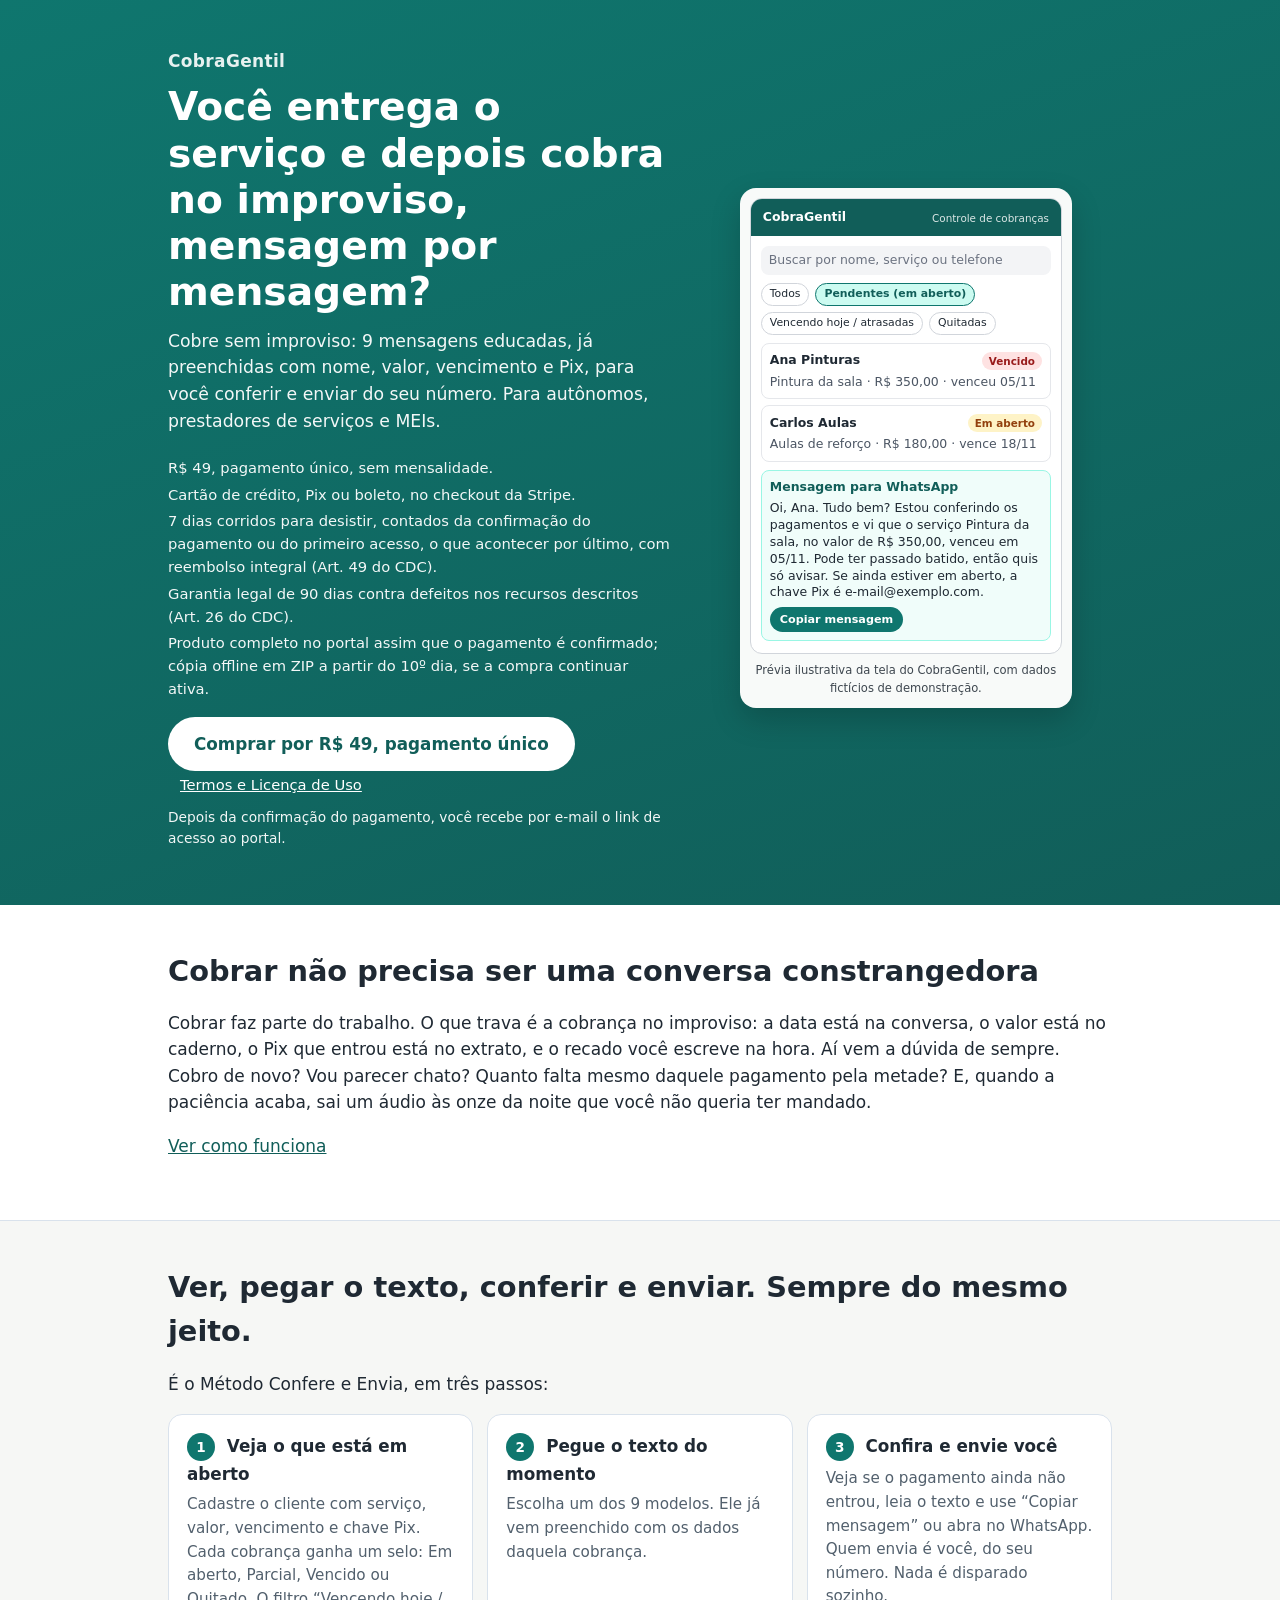
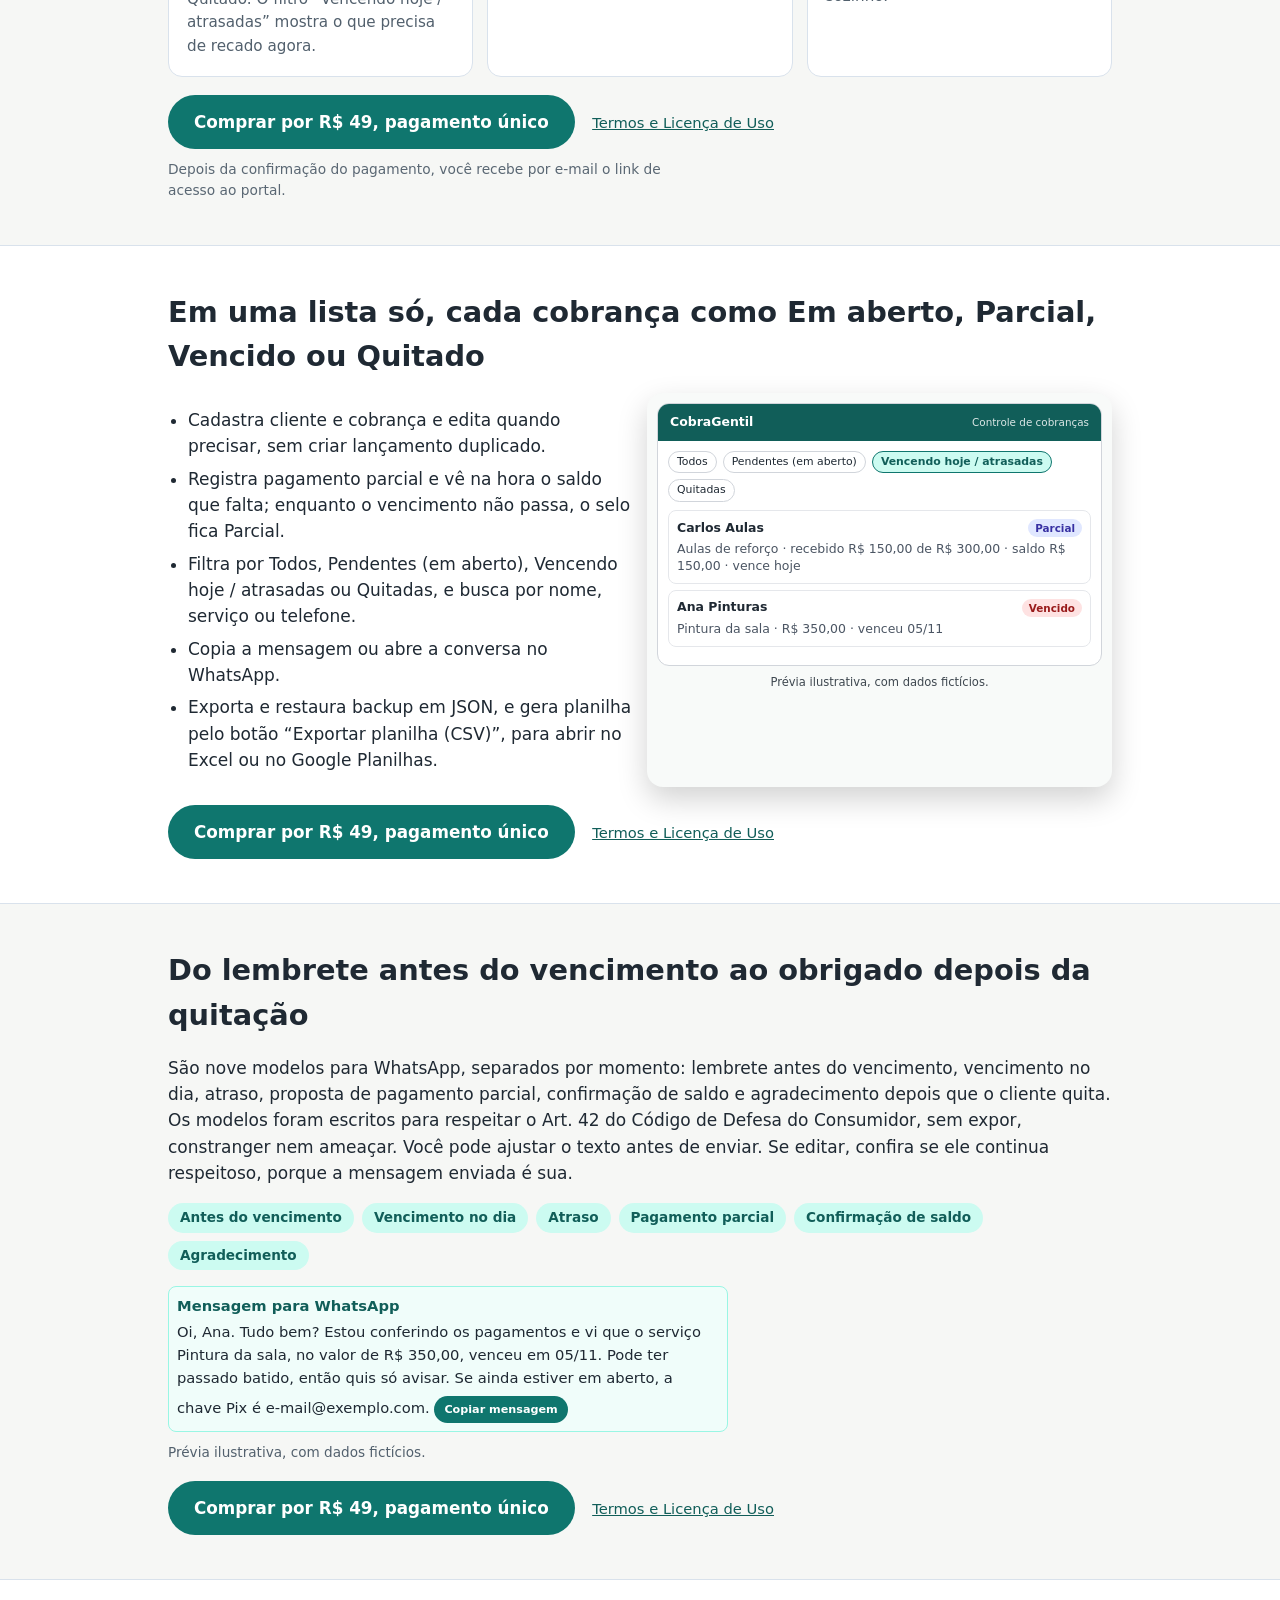
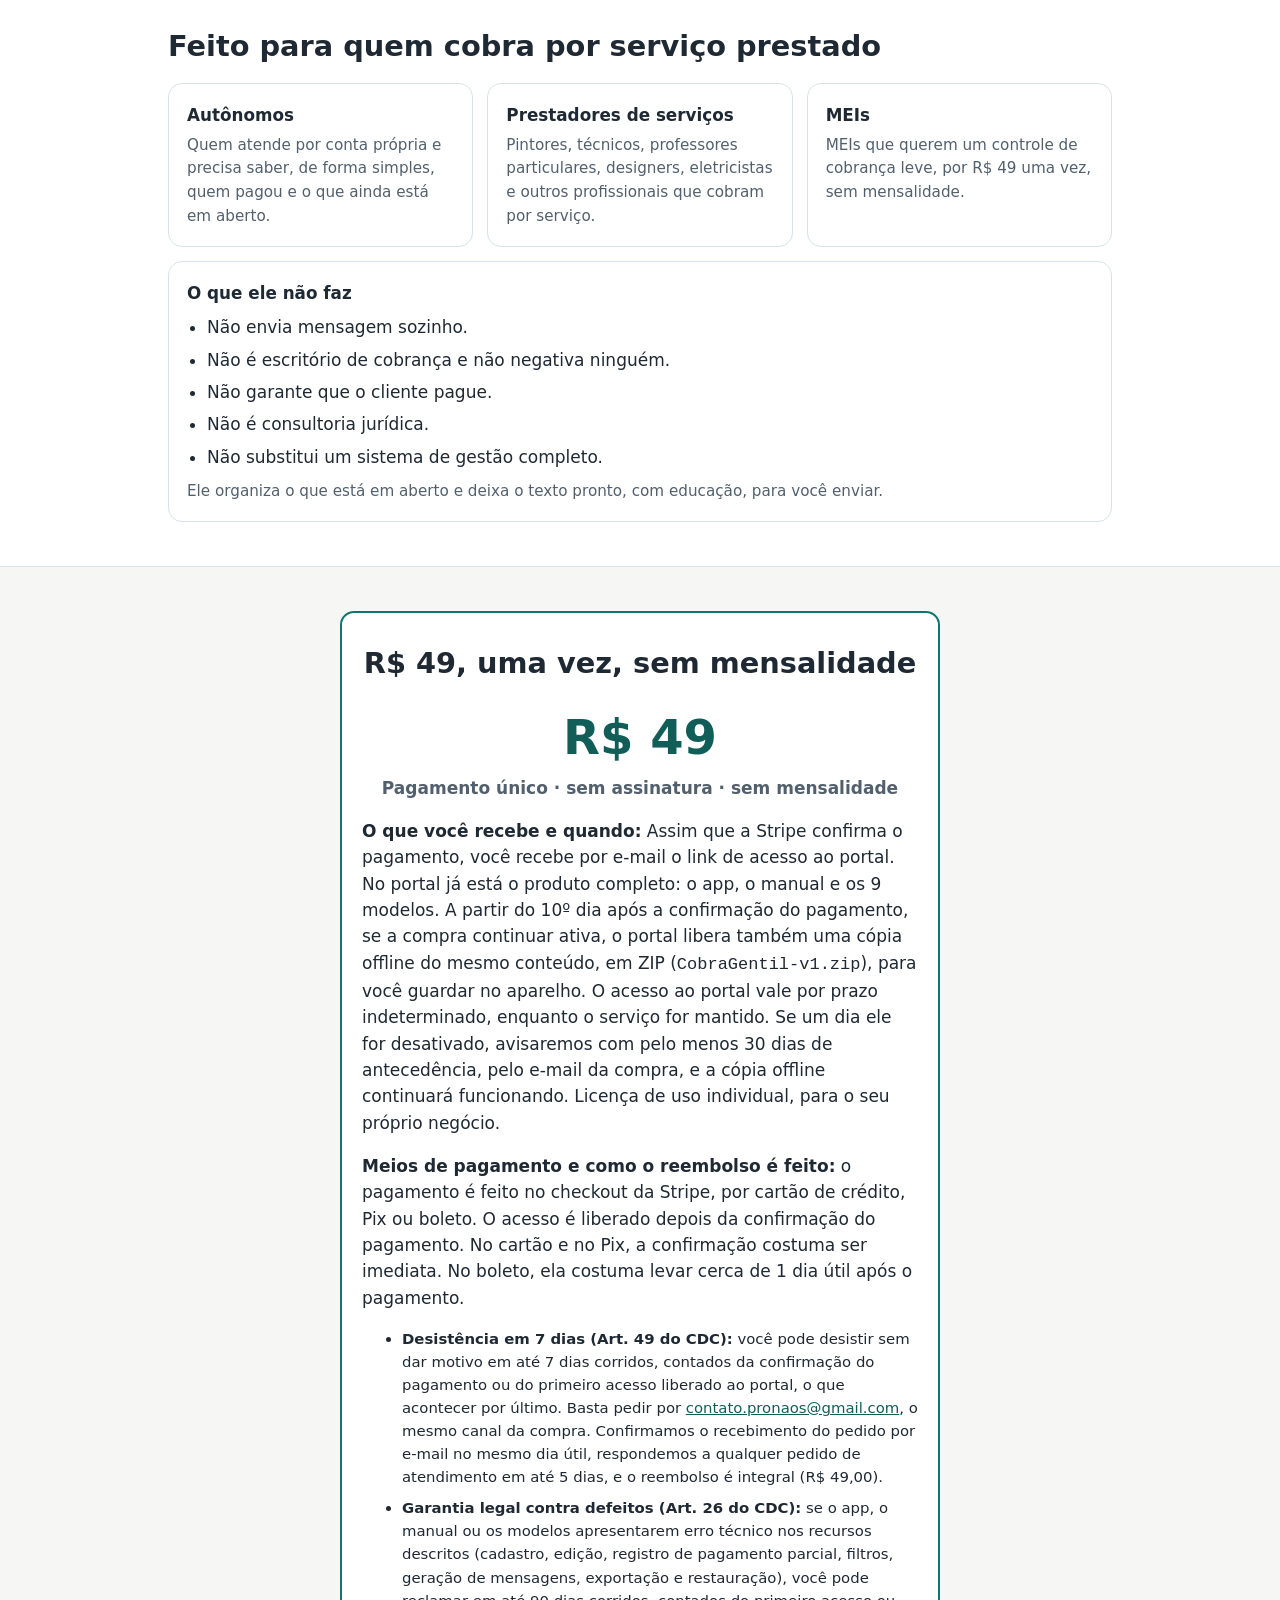
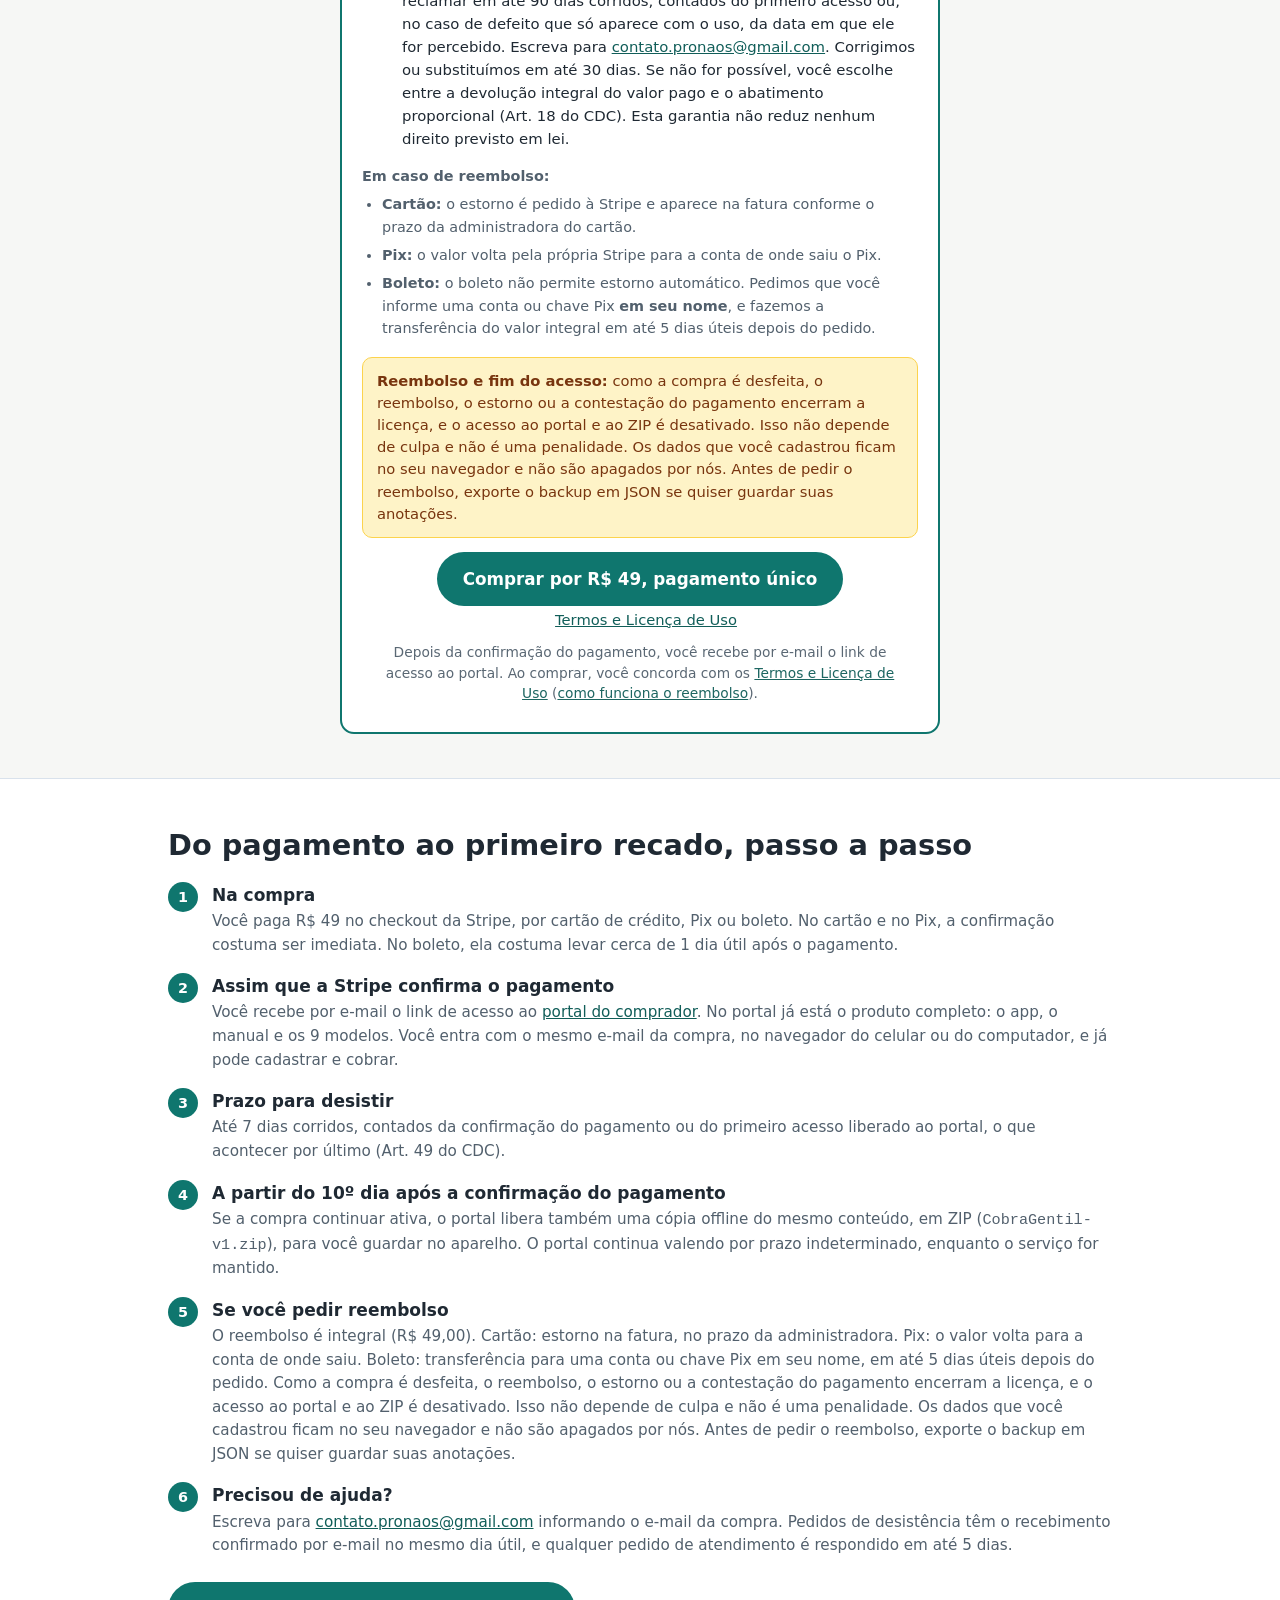
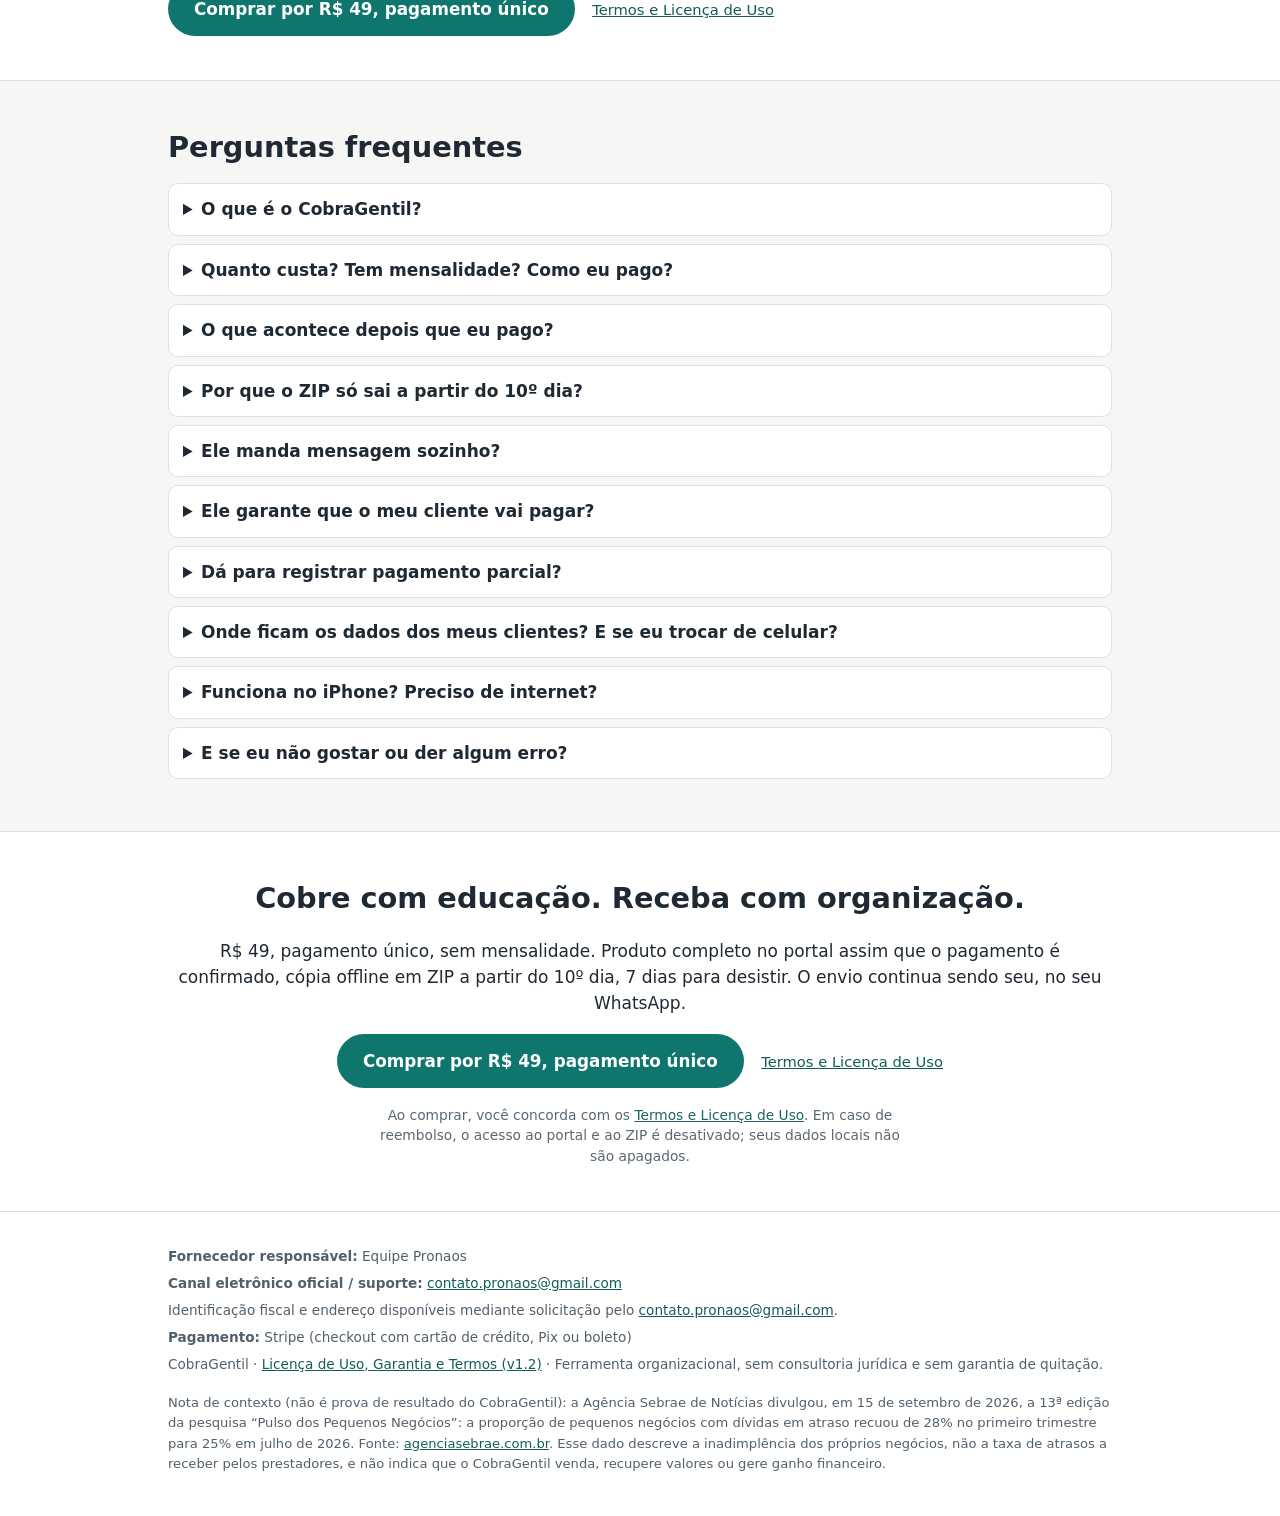
==== commit a2a7ccac: "Publica a vitrine v2 (proposta v1.2) e a licença v1.2: garantia legal de 90 dias, 7 dias de arrepend" ====
--- a/index.html
+++ b/index.html
@@ -4,18 +4,18 @@
 <meta charset="UTF-8">
 <meta name="viewport" content="width=device-width, initial-scale=1">
 <title>CobraGentil · Cobre com educação. Receba com organização.</title>
-<meta name="description" content="Você entrega o serviço e depois cobra no improviso? Ferramenta para autônomos, prestadores e MEIs acompanharem o que está em aberto e saírem com a cobrança pronta para o WhatsApp. R$ 49, pagamento único, sem mensalidade.">
+<meta name="description" content="Você entrega o serviço e depois cobra no improviso? Cobre sem improviso: 9 mensagens educadas, já preenchidas com nome, valor, vencimento e Pix, para você conferir e enviar do seu número. R$ 49, pagamento único, sem mensalidade.">
 <meta name="robots" content="index,follow">
 <link rel="canonical" href="https://cobragentil.onrender.com/">
 <meta property="og:title" content="CobraGentil · Cobre com educação. Receba com organização.">
-<meta property="og:description" content="Você entrega o serviço e depois cobra no improviso? Ferramenta para autônomos, prestadores e MEIs acompanharem o que está em aberto e saírem com a cobrança pronta para o WhatsApp. R$ 49, pagamento único, sem mensalidade.">
+<meta property="og:description" content="Você entrega o serviço e depois cobra no improviso? Cobre sem improviso: 9 mensagens educadas, já preenchidas com nome, valor, vencimento e Pix, para você conferir e enviar do seu número. R$ 49, pagamento único, sem mensalidade.">
 <meta property="og:type" content="website">
 <meta property="og:url" content="https://cobragentil.onrender.com/">
 <meta property="og:locale" content="pt_BR">
 <meta property="og:site_name" content="CobraGentil">
 <meta name="twitter:card" content="summary">
 <meta name="twitter:title" content="CobraGentil · Cobre com educação. Receba com organização.">
-<meta name="twitter:description" content="Ferramenta para autônomos, prestadores e MEIs acompanharem o que está em aberto e saírem com a cobrança pronta para o WhatsApp. R$ 49, pagamento único, sem mensalidade.">
+<meta name="twitter:description" content="Cobre sem improviso: 9 mensagens educadas, já preenchidas com nome, valor, vencimento e Pix, para você conferir e enviar do seu número. R$ 49, pagamento único, sem mensalidade.">
 <style>
 :root{--verde:#0f766e;--verde-esc:#115e59;--verde-cl:#ccfbf1;--fundo:#f6f7f5;--texto:#1f2933;--sub:#52606d;--borda:#d9e2ec;--alerta:#92400e;--alerta-cl:#fef3c7;--raio:14px}
 *{box-sizing:border-box}
@@ -80,6 +80,21 @@
 .mock-msg strong{display:block;margin-bottom:4px;color:var(--verde-esc)}
 .mock-btn{display:inline-block;margin-top:6px;background:var(--verde);color:#fff;border-radius:999px;padding:5px 10px;font-weight:700;font-size:.7rem}
 .mock-legenda{font-size:.72rem;opacity:.85;margin:8px 2px 0;text-align:center}
+.tag.parcial{background:#e0e7ff;color:#3730a3}
+.termos-lado{display:inline-block;margin-left:12px;font-size:.92rem}
+.hero .termos-lado a{color:#fff;text-decoration:underline}
+.aviso-reembolso{background:var(--alerta-cl);border:1px solid #fcd34d;color:#78350f;border-radius:10px;padding:12px 14px;margin:18px 0 14px;font-size:.92rem;text-align:left;line-height:1.5}
+.linha-tempo{list-style:none;padding:0;margin:8px 0 0;counter-reset:t}
+.linha-tempo li{position:relative;padding:0 0 16px 44px;margin:0}
+.linha-tempo li::before{counter-increment:t;content:counter(t);position:absolute;left:0;top:0;width:30px;height:30px;border-radius:50%;background:var(--verde);color:#fff;font-weight:700;text-align:center;line-height:30px;font-size:.9rem}
+.linha-tempo li p{margin:2px 0 0;color:var(--sub);font-size:.95rem}
+.etiquetas{display:flex;flex-wrap:wrap;gap:8px;margin:12px 0 0;padding:0;list-style:none}
+.etiquetas li{background:var(--verde-cl);color:var(--verde-esc);border-radius:999px;padding:4px 12px;font-size:.85rem;font-weight:600}
+.oferta .garantias{text-align:left;margin:14px 0;font-size:.93rem;color:var(--texto)}
+.oferta .garantias li{margin:8px 0}
+.reembolso-meios{text-align:left;font-size:.9rem;color:var(--sub);margin:8px 0 0}
+.final{text-align:center}
+.final .cta-nota{margin-left:auto;margin-right:auto;color:var(--sub)}
 </style>
 </head>
 <body>
@@ -88,16 +103,16 @@
     <div>
       <div class="marca">CobraGentil</div>
       <h1>Você entrega o serviço e depois cobra no improviso, mensagem por mensagem?</h1>
-      <p class="slogan">Cobre com educação. Receba com organização.</p>
-      <p class="lead">Uma ferramenta para autônomos, prestadores e MEIs acompanharem o que está em aberto e saírem com a cobrança pronta para o WhatsApp.</p>
+      <p class="lead">Cobre sem improviso: 9 mensagens educadas, já preenchidas com nome, valor, vencimento e Pix, para você conferir e enviar do seu número. Para autônomos, prestadores de serviços e MEIs.</p>
       <ul class="confianca">
         <li>R$ 49, pagamento único, sem mensalidade.</li>
-        <li>Cartão, Pix ou boleto, no checkout seguro da Stripe.</li>
-        <li>7 dias corridos para desistir, com reembolso integral (Art. 49 do CDC).</li>
-        <li>Acesso ao portal na hora. ZIP offline a partir do 10º dia, se a compra permanecer ativa.</li>
+        <li>Cartão de crédito, Pix ou boleto, no checkout da Stripe.</li>
+        <li>7 dias corridos para desistir, contados da confirmação do pagamento ou do primeiro acesso, o que acontecer por último, com reembolso integral (Art. 49 do CDC).</li>
+        <li>Garantia legal de 90 dias contra defeitos nos recursos descritos (Art. 26 do CDC).</li>
+        <li>Produto completo no portal assim que o pagamento é confirmado; cópia offline em ZIP a partir do 10º dia, se a compra continuar ativa.</li>
       </ul>
-      <a href="https://buy.stripe.com/bJe4gBbpxfrw75zbQG9R600" class="cta" rel="noopener">Comprar por R$ 49, pagamento único</a>
-      <span class="cta-nota">Ao comprar, você concorda com os <a href="./termos.html">Termos e Licença de Uso</a>.</span>
+      <a href="https://buy.stripe.com/bJe4gBbpxfrw75zbQG9R600" class="cta" rel="noopener">Comprar por R$ 49, pagamento único</a> <span class="termos-lado"><a href="./termos.html">Termos e Licença de Uso</a></span>
+      <span class="cta-nota">Depois da confirmação do pagamento, você recebe por e-mail o link de acesso ao portal.</span>
     </div>
     <figure class="mock">
       <div class="mock-tela">
@@ -134,64 +149,98 @@
 <section id="problema">
   <div class="wrap">
     <h2>Cobrar não precisa ser uma conversa constrangedora</h2>
-    <p>Cobrar faz parte do trabalho. O que cansa é improvisar o recado toda vez, perder a data e não saber o que ainda está em aberto. Com o CobraGentil, você acompanha o vencimento e cobra com educação, com o texto já pronto. O envio continua sendo seu, no seu WhatsApp.</p>
-  </div>
-</section>
-
-<section id="como-funciona">
-  <div class="wrap">
-    <h2>Como funciona</h2>
-    <div class="grade g4">
-      <div class="card passo"><h3><span class="num">1</span> Pagar uma vez</h3><p>R$ 49, no checkout seguro da Stripe, com cartão, Pix ou boleto. Sem mensalidade e sem assinatura.</p></div>
-      <div class="card passo"><h3><span class="num">2</span> Entrar no portal</h3><p>Depois da confirmação, você acessa com o e-mail da compra e já usa no navegador, no celular ou no computador. Não é preciso instalar aplicativo.</p></div>
-      <div class="card passo"><h3><span class="num">3</span> Organizar a lista</h3><p>Cadastre o cliente, acompanhe o status (em aberto, parcial, vencido ou quitado) e escolha um de nove modelos de mensagem.</p></div>
-      <div class="card passo"><h3><span class="num">4</span> Enviar no seu WhatsApp</h3><p>Confira o texto e envie pelo seu número. Nada é disparado sozinho.</p></div>
-    </div>
-    <p style="margin:16px 0 0">A partir do 10º dia, se a compra permanecer ativa, o portal também libera o pacote ZIP para uso offline. Em caso de reembolso ou contestação, o acesso é encerrado.</p>
+    <p>Cobrar faz parte do trabalho. O que trava é a cobrança no improviso: a data está na conversa, o valor está no caderno, o Pix que entrou está no extrato, e o recado você escreve na hora. Aí vem a dúvida de sempre. Cobro de novo? Vou parecer chato? Quanto falta mesmo daquele pagamento pela metade? E, quando a paciência acaba, sai um áudio às onze da noite que você não queria ter mandado.</p>
+    <p><a href="#metodo">Ver como funciona</a></p>
+  </div>
+</section>
+
+<section id="metodo">
+  <div class="wrap">
+    <h2>Ver, pegar o texto, conferir e enviar. Sempre do mesmo jeito.</h2>
+    <p>É o Método Confere e Envia, em três passos:</p>
+    <div class="grade g3">
+      <div class="card passo"><h3><span class="num">1</span> Veja o que está em aberto</h3><p>Cadastre o cliente com serviço, valor, vencimento e chave Pix. Cada cobrança ganha um selo: Em aberto, Parcial, Vencido ou Quitado. O filtro “Vencendo hoje / atrasadas” mostra o que precisa de recado agora.</p></div>
+      <div class="card passo"><h3><span class="num">2</span> Pegue o texto do momento</h3><p>Escolha um dos 9 modelos. Ele já vem preenchido com os dados daquela cobrança.</p></div>
+      <div class="card passo"><h3><span class="num">3</span> Confira e envie você</h3><p>Veja se o pagamento ainda não entrou, leia o texto e use “Copiar mensagem” ou abra no WhatsApp. Quem envia é você, do seu número. Nada é disparado sozinho.</p></div>
+    </div>
+    <p style="margin:18px 0 0"><a href="https://buy.stripe.com/bJe4gBbpxfrw75zbQG9R600" class="cta escuro" rel="noopener">Comprar por R$ 49, pagamento único</a> <span class="termos-lado"><a href="./termos.html">Termos e Licença de Uso</a></span></p>
+    <span class="cta-nota" style="color:var(--sub)">Depois da confirmação do pagamento, você recebe por e-mail o link de acesso ao portal.</span>
+  </div>
+</section>
+
+<section id="demonstracao">
+  <div class="wrap">
+    <h2>Em uma lista só, cada cobrança como Em aberto, Parcial, Vencido ou Quitado</h2>
+    <div class="grade g2">
+      <ul class="lista">
+        <li>Cadastra cliente e cobrança e edita quando precisar, sem criar lançamento duplicado.</li>
+        <li>Registra pagamento parcial e vê na hora o saldo que falta; enquanto o vencimento não passa, o selo fica Parcial.</li>
+        <li>Filtra por Todos, Pendentes (em aberto), Vencendo hoje / atrasadas ou Quitadas, e busca por nome, serviço ou telefone.</li>
+        <li>Copia a mensagem ou abre a conversa no WhatsApp.</li>
+        <li>Exporta e restaura backup em JSON, e gera planilha pelo botão “Exportar planilha (CSV)”, para abrir no Excel ou no Google Planilhas.</li>
+      </ul>
+      <figure class="mock" style="margin:0">
+        <div class="mock-tela">
+          <div class="mock-bar">CobraGentil <small>Controle de cobranças</small></div>
+          <div class="mock-body">
+            <div class="mock-filtros">
+              <span>Todos</span>
+              <span>Pendentes (em aberto)</span>
+              <span class="on">Vencendo hoje / atrasadas</span>
+              <span>Quitadas</span>
+            </div>
+            <div class="mock-item">
+              <div class="topo">Carlos Aulas <span class="tag parcial">Parcial</span></div>
+              <p>Aulas de reforço · recebido R$ 150,00 de R$ 300,00 · saldo R$ 150,00 · vence hoje</p>
+            </div>
+            <div class="mock-item">
+              <div class="topo">Ana Pinturas <span class="tag vencido">Vencido</span></div>
+              <p>Pintura da sala · R$ 350,00 · venceu 05/11</p>
+            </div>
+          </div>
+        </div>
+        <figcaption class="mock-legenda">Prévia ilustrativa, com dados fictícios.</figcaption>
+      </figure>
+    </div>
+    <p style="margin:18px 0 0"><a href="https://buy.stripe.com/bJe4gBbpxfrw75zbQG9R600" class="cta escuro" rel="noopener">Comprar por R$ 49, pagamento único</a> <span class="termos-lado"><a href="./termos.html">Termos e Licença de Uso</a></span></p>
+  </div>
+</section>
+
+<section id="modelos">
+  <div class="wrap">
+    <h2>Do lembrete antes do vencimento ao obrigado depois da quitação</h2>
+    <p>São nove modelos para WhatsApp, separados por momento: lembrete antes do vencimento, vencimento no dia, atraso, proposta de pagamento parcial, confirmação de saldo e agradecimento depois que o cliente quita. Os modelos foram escritos para respeitar o Art. 42 do Código de Defesa do Consumidor, sem expor, constranger nem ameaçar. Você pode ajustar o texto antes de enviar. Se editar, confira se ele continua respeitoso, porque a mensagem enviada é sua.</p>
+    <ul class="etiquetas">
+      <li>Antes do vencimento</li><li>Vencimento no dia</li><li>Atraso</li><li>Pagamento parcial</li><li>Confirmação de saldo</li><li>Agradecimento</li>
+    </ul>
+    <div class="mock-msg" style="max-width:560px;margin-top:16px;font-size:.92rem">
+      <strong>Mensagem para WhatsApp</strong>
+      Oi, Ana. Tudo bem? Estou conferindo os pagamentos e vi que o serviço Pintura da sala, no valor de R$ 350,00, venceu em 05/11. Pode ter passado batido, então quis só avisar. Se ainda estiver em aberto, a chave Pix é e-mail@exemplo.com.
+      <div class="mock-btn">Copiar mensagem</div>
+    </div>
+    <p class="fonte">Prévia ilustrativa, com dados fictícios.</p>
+    <p style="margin:18px 0 0"><a href="https://buy.stripe.com/bJe4gBbpxfrw75zbQG9R600" class="cta escuro" rel="noopener">Comprar por R$ 49, pagamento único</a> <span class="termos-lado"><a href="./termos.html">Termos e Licença de Uso</a></span></p>
   </div>
 </section>
 
 <section id="publico">
   <div class="wrap">
-    <h2>Para quem é</h2>
+    <h2>Feito para quem cobra por serviço prestado</h2>
     <div class="grade g3">
-      <div class="card"><h3>Autônomos</h3><p>Quem atende clientes por conta própria e precisa saber, de forma simples, quem pagou e quem está devendo.</p></div>
+      <div class="card"><h3>Autônomos</h3><p>Quem atende por conta própria e precisa saber, de forma simples, quem pagou e o que ainda está em aberto.</p></div>
       <div class="card"><h3>Prestadores de serviços</h3><p>Pintores, técnicos, professores particulares, designers, eletricistas e outros profissionais que cobram por serviço.</p></div>
-      <div class="card"><h3>MEIs</h3><p>Microempreendedores que querem um controle de cobranças leve, sem sistema caro nem mensalidade.</p></div>
-    </div>
-  </div>
-</section>
-
-<section id="inclui">
-  <div class="wrap">
-    <h2>O que você recebe</h2>
-    <div class="grade g3">
-      <div class="card"><h3>Acesso imediato ao portal</h3><p>Depois da confirmação do pagamento, você entra no portal autenticado com o e-mail da compra e já usa o CobraGentil no navegador do celular ou do computador.</p></div>
-      <div class="card"><h3>Pacote ZIP a partir do 10º dia</h3><p>Se a compra permanecer ativa, sem estorno ou reembolso, o portal libera o download do pacote ZIP offline (<code>CobraGentil-v1.zip</code>) a partir do 10º dia, com o aplicativo HTML, o manual e os 9 modelos.</p></div>
-      <div class="card"><h3>9 modelos para WhatsApp</h3><p>Do lembrete antes do vencimento ao agradecimento após a quitação, preenchidos com nome, serviço, valor, vencimento e chave Pix.</p></div>
-    </div>
-    <ul class="lista">
-      <li>Você cadastra o cliente, acompanha o vencimento e vê o status: em aberto, parcial, vencido ou quitado.</li>
-      <li>Registra pagamento parcial e acompanha o saldo restante.</li>
-      <li>Filtra por situação e busca por nome, serviço ou telefone.</li>
-      <li>Copia a mensagem ou abre a conversa no WhatsApp. O envio é seu: o arquivo só prepara o texto.</li>
-      <li>Exporta e restaura backup em JSON e gera planilha CSV para Excel ou Planilhas.</li>
-      <li>Licença de uso individual.</li>
-    </ul>
-  </div>
-</section>
-
-<section id="nao-faz">
-  <div class="wrap">
-    <h2>O que isto não faz</h2>
-    <div class="card">
+      <div class="card"><h3>MEIs</h3><p>MEIs que querem um controle de cobrança leve, por R$ 49 uma vez, sem mensalidade.</p></div>
+    </div>
+    <div class="card" id="nao-faz" style="margin-top:14px">
+      <h3>O que ele não faz</h3>
       <ul class="lista nao-faz">
-        <li>O CobraGentil não envia mensagem sozinho.</li>
-        <li>Não é escritório de cobrança e não faz negativação de crédito.</li>
+        <li>Não envia mensagem sozinho.</li>
+        <li>Não é escritório de cobrança e não negativa ninguém.</li>
         <li>Não garante que o cliente pague.</li>
+        <li>Não é consultoria jurídica.</li>
         <li>Não substitui um sistema de gestão completo.</li>
       </ul>
-      <p style="margin:10px 0 0">Ele organiza o que está em aberto e deixa o texto pronto, com educação, para você enviar no seu WhatsApp.</p>
+      <p style="margin:10px 0 0">Ele organiza o que está em aberto e deixa o texto pronto, com educação, para você enviar.</p>
     </div>
   </div>
 </section>
@@ -202,49 +251,64 @@
       <h2>R$ 49, uma vez, sem mensalidade</h2>
       <p class="preco">R$ 49</p>
       <p class="preco-sub">Pagamento único · sem assinatura · sem mensalidade</p>
-      <p>Acesso imediato ao portal autenticado após a confirmação do pagamento. O pacote ZIP offline é liberado a partir do 10º dia, se a compra permanecer ativa.</p>
-      <ul class="confianca" style="text-align:left;display:inline-block;margin:16px 0;color:var(--texto)">
-        <li>Cartão, Pix ou boleto, no checkout seguro da Stripe.</li>
-        <li>7 dias corridos para desistir, com reembolso integral (Art. 49 do CDC).</li>
-        <li>Garantia técnica de 30 dias (Art. 26 do CDC).</li>
-        <li>ZIP offline a partir do 10º dia, se a compra permanecer ativa.</li>
+      <p style="text-align:left"><b>O que você recebe e quando:</b> Assim que a Stripe confirma o pagamento, você recebe por e-mail o link de acesso ao portal. No portal já está o produto completo: o app, o manual e os 9 modelos. A partir do 10º dia após a confirmação do pagamento, se a compra continuar ativa, o portal libera também uma cópia offline do mesmo conteúdo, em ZIP (<code>CobraGentil-v1.zip</code>), para você guardar no aparelho. O acesso ao portal vale por prazo indeterminado, enquanto o serviço for mantido. Se um dia ele for desativado, avisaremos com pelo menos 30 dias de antecedência, pelo e-mail da compra, e a cópia offline continuará funcionando. Licença de uso individual, para o seu próprio negócio.</p>
+      <p style="text-align:left"><b>Meios de pagamento e como o reembolso é feito:</b> o pagamento é feito no checkout da Stripe, por cartão de crédito, Pix ou boleto. O acesso é liberado depois da confirmação do pagamento. No cartão e no Pix, a confirmação costuma ser imediata. No boleto, ela costuma levar cerca de 1 dia útil após o pagamento.</p>
+      <ul class="garantias">
+        <li id="garantia-7-dias"><b>Desistência em 7 dias (Art. 49 do CDC):</b> você pode desistir sem dar motivo em até 7 dias corridos, contados da confirmação do pagamento ou do primeiro acesso liberado ao portal, o que acontecer por último. Basta pedir por <a href="mailto:contato.pronaos@gmail.com">contato.pronaos@gmail.com</a>, o mesmo canal da compra. Confirmamos o recebimento do pedido por e-mail no mesmo dia útil, respondemos a qualquer pedido de atendimento em até 5 dias, e o reembolso é integral (R$ 49,00).</li>
+        <li id="garantia-90-dias"><b>Garantia legal contra defeitos (Art. 26 do CDC):</b> se o app, o manual ou os modelos apresentarem erro técnico nos recursos descritos (cadastro, edição, registro de pagamento parcial, filtros, geração de mensagens, exportação e restauração), você pode reclamar em até 90 dias corridos, contados do primeiro acesso ou, no caso de defeito que só aparece com o uso, da data em que ele for percebido. Escreva para <a href="mailto:contato.pronaos@gmail.com">contato.pronaos@gmail.com</a>. Corrigimos ou substituímos em até 30 dias. Se não for possível, você escolhe entre a devolução integral do valor pago e o abatimento proporcional (Art. 18 do CDC). Esta garantia não reduz nenhum direito previsto em lei.</li>
       </ul>
-      <div>
-      <a href="https://buy.stripe.com/bJe4gBbpxfrw75zbQG9R600" class="cta escuro" rel="noopener">Comprar por R$ 49, pagamento único</a>
+      <div class="reembolso-meios" id="como-funciona-reembolso">
+        <p style="margin:0 0 4px"><b>Em caso de reembolso:</b></p>
+        <ul class="lista" style="margin:0">
+          <li><b>Cartão:</b> o estorno é pedido à Stripe e aparece na fatura conforme o prazo da administradora do cartão.</li>
+          <li><b>Pix:</b> o valor volta pela própria Stripe para a conta de onde saiu o Pix.</li>
+          <li><b>Boleto:</b> o boleto não permite estorno automático. Pedimos que você informe uma conta ou chave Pix <b>em seu nome</b>, e fazemos a transferência do valor integral em até 5 dias úteis depois do pedido.</li>
+        </ul>
       </div>
-      <span class="cta-nota" style="color:var(--sub);line-height:1.5;margin-left:auto;margin-right:auto"><b>Resumo da compra:</b> <b>R$ 49,00</b> (pagamento único, sem assinatura e sem cobrança de taxa extra pelo vendedor). Pagamento processado em ambiente seguro da <b>Stripe</b> com cartão de crédito, Pix ou boleto (eventuais encargos de parcelamento ou IOF no cartão dependem exclusivamente da administradora). <b>Entrega imediata:</b> após a confirmação, você acessa o <a href="https://cobragentil-portal.onrender.com/" rel="noopener">portal autenticado</a> com o e-mail da compra (link de acesso / <em>magic link</em>). O download do pacote ZIP offline (<code>CobraGentil-v1.zip</code>) é liberado somente a partir do 10º dia, se a licença permanecer ativa, sem estorno, reembolso ou contestação. Em caso de reembolso ou contestação, o acesso ao portal e ao ZIP é revogado imediatamente. <b>Garantia legal:</b> 7 dias corridos de arrependimento com reembolso integral (Art. 49 do CDC) e garantia técnica de 30 dias (Art. 26 do CDC). Ao comprar, você concorda com os <a href="./termos.html">Termos e Licença de Uso</a>.</span>
-    </div>
+      <p class="aviso-reembolso" id="aviso-revogacao"><b>Reembolso e fim do acesso:</b> como a compra é desfeita, o reembolso, o estorno ou a contestação do pagamento encerram a licença, e o acesso ao portal e ao ZIP é desativado. Isso não depende de culpa e não é uma penalidade. Os dados que você cadastrou ficam no seu navegador e não são apagados por nós. Antes de pedir o reembolso, exporte o backup em JSON se quiser guardar suas anotações.</p>
+      <div><a href="https://buy.stripe.com/bJe4gBbpxfrw75zbQG9R600" class="cta escuro" rel="noopener">Comprar por R$ 49, pagamento único</a> <span class="termos-lado"><a href="./termos.html">Termos e Licença de Uso</a></span></div>
+      <span class="cta-nota" style="color:var(--sub);margin-left:auto;margin-right:auto">Depois da confirmação do pagamento, você recebe por e-mail o link de acesso ao portal. Ao comprar, você concorda com os <a href="./termos.html">Termos e Licença de Uso</a> (<a href="#como-funciona-reembolso">como funciona o reembolso</a>).</span>
+    </div>
+  </div>
+</section>
+
+<section id="depois-do-pagamento">
+  <div class="wrap">
+    <h2>Do pagamento ao primeiro recado, passo a passo</h2>
+    <ol class="linha-tempo">
+      <li><b>Na compra</b><p>Você paga R$ 49 no checkout da Stripe, por cartão de crédito, Pix ou boleto. No cartão e no Pix, a confirmação costuma ser imediata. No boleto, ela costuma levar cerca de 1 dia útil após o pagamento.</p></li>
+      <li><b>Assim que a Stripe confirma o pagamento</b><p>Você recebe por e-mail o link de acesso ao <a href="https://cobragentil-portal.onrender.com/" rel="noopener">portal do comprador</a>. No portal já está o produto completo: o app, o manual e os 9 modelos. Você entra com o mesmo e-mail da compra, no navegador do celular ou do computador, e já pode cadastrar e cobrar.</p></li>
+      <li><b>Prazo para desistir</b><p>Até 7 dias corridos, contados da confirmação do pagamento ou do primeiro acesso liberado ao portal, o que acontecer por último (Art. 49 do CDC).</p></li>
+      <li><b>A partir do 10º dia após a confirmação do pagamento</b><p>Se a compra continuar ativa, o portal libera também uma cópia offline do mesmo conteúdo, em ZIP (<code>CobraGentil-v1.zip</code>), para você guardar no aparelho. O portal continua valendo por prazo indeterminado, enquanto o serviço for mantido.</p></li>
+      <li><b>Se você pedir reembolso</b><p>O reembolso é integral (R$ 49,00). Cartão: estorno na fatura, no prazo da administradora. Pix: o valor volta para a conta de onde saiu. Boleto: transferência para uma conta ou chave Pix em seu nome, em até 5 dias úteis depois do pedido. Como a compra é desfeita, o reembolso, o estorno ou a contestação do pagamento encerram a licença, e o acesso ao portal e ao ZIP é desativado. Isso não depende de culpa e não é uma penalidade. Os dados que você cadastrou ficam no seu navegador e não são apagados por nós. Antes de pedir o reembolso, exporte o backup em JSON se quiser guardar suas anotações.</p></li>
+      <li><b>Precisou de ajuda?</b><p>Escreva para <a href="mailto:contato.pronaos@gmail.com">contato.pronaos@gmail.com</a> informando o e-mail da compra. Pedidos de desistência têm o recebimento confirmado por e-mail no mesmo dia útil, e qualquer pedido de atendimento é respondido em até 5 dias.</p></li>
+    </ol>
+    <p style="margin:8px 0 0"><a href="https://buy.stripe.com/bJe4gBbpxfrw75zbQG9R600" class="cta escuro" rel="noopener">Comprar por R$ 49, pagamento único</a> <span class="termos-lado"><a href="./termos.html">Termos e Licença de Uso</a></span></p>
   </div>
 </section>
 
 <section id="faq">
   <div class="wrap">
     <h2>Perguntas frequentes</h2>
-    <details id="faq-zip"><summary>Por que o ZIP não é liberado na hora?</summary><p>O uso imediato é pelo portal autenticado, logo após a confirmação do pagamento. O pacote ZIP offline é liberado somente a partir do 10º dia, se a licença permanecer ativa, sem estorno, reembolso ou contestação. Em caso de reembolso ou contestação, o acesso ao portal e ao ZIP é encerrado imediatamente.</p></details>
-    <details id="faq-o-que-e"><summary>O que é o CobraGentil?</summary><p>É uma ferramenta digital para autônomos, prestadores de serviços e MEIs acompanharem pagamentos, identificarem atrasos e prepararem cobranças profissionais pelo WhatsApp. O acesso imediato é pelo portal autenticado; a partir do 10º dia, se a compra permanecer ativa, você também pode baixar o pacote ZIP com o aplicativo HTML offline. A ideia do produto é simples: cobre com educação, receba com organização.</p></details>
-    <details id="faq-preco"><summary>Quanto custa? Tem mensalidade?</summary><p>O preço é R$ 49, em pagamento único, sem mensalidade e sem assinatura.</p></details>
-    <details id="faq-entrega"><summary>Como recebo e como uso no celular e no computador?</summary><p>Logo após a confirmação do pagamento no checkout oficial da Stripe, você recebe um e-mail com um link de acesso (<em>magic link</em>) e pode entrar no portal autenticado em <a href="https://cobragentil-portal.onrender.com/" rel="noopener">https://cobragentil-portal.onrender.com/</a>, no celular ou no computador (Chrome, Edge, Firefox ou Safari). Não é preciso instalar aplicativo. O login é feito com o mesmo e-mail usado na compra.</p><p>Nos primeiros 10 dias, o uso é somente pelo portal, com login. A partir do 10º dia, se a compra permanecer ativa (sem estorno, reembolso ou contestação), o portal libera o download do pacote ZIP offline. Extraia o ZIP, salve a pasta em um lugar permanente e abra o arquivo HTML no navegador. Com o arquivo já salvo no aparelho, o uso da lista e a preparação da mensagem passam a funcionar também sem internet. Para enviar pelo WhatsApp, você usa o WhatsApp normalmente, com a conexão dele. Os dados ficam neste navegador, neste aparelho; use o mesmo navegador sempre e evite a janela anônima.</p><p>Se o e-mail de acesso não chegar ou você tiver qualquer dificuldade para entrar no portal, fale com o suporte oficial em <a href="mailto:contato.pronaos@gmail.com">contato.pronaos@gmail.com</a> informando o e-mail usado na compra. Em caso de reembolso ou contestação, o acesso ao portal e ao ZIP é encerrado imediatamente.</p></details>
-    <details id="faq-envio"><summary>O CobraGentil envia mensagens sozinho?</summary><p>Não. Ele preenche o texto com os dados da cobrança (nome, serviço, valor, vencimento e chave Pix) e deixa a mensagem pronta para você copiar ou abrir no WhatsApp. O envio é manual, pela sua conta, no seu número.</p></details>
-    <details id="faq-parcial"><summary>Dá para registrar pagamento parcial?</summary><p>Sim. Você lança o valor recebido, acompanha o saldo restante e usa os filtros da lista para ver o que está pendente, atrasado, parcialmente pago ou já quitado.</p></details>
-    <details id="faq-dados"><summary>Onde ficam salvos os meus dados? E se eu trocar de celular?</summary><p>Os dados ficam só no navegador do aparelho em que você abre o arquivo (armazenamento local, <code>localStorage</code>). Nada é enviado para servidor e o vendedor não tem acesso a eles. Os dados não vão sozinhos para outro celular, outro computador ou outro navegador. Se você limpar os dados do navegador ou trocar de aparelho, precisa restaurar o backup em JSON, que o próprio CobraGentil exporta e restaura. Vale guardar uma cópia em um lugar seguro, fora daquele navegador.</p></details>
-    <details id="faq-modelos"><summary>Tem textos de cobrança prontos?</summary><p>Sim. São nove modelos para WhatsApp, separados por momento: lembrete antes do vencimento, vencimento no dia, atraso, proposta de pagamento parcial, confirmação de saldo e agradecimento após a quitação. Os textos têm tom educado e firme, em linha com o Art. 42 do Código de Defesa do Consumidor.</p></details>
-    <details id="faq-internet"><summary>Preciso de internet o tempo todo?</summary><p>Sim para entrar no portal autenticado (e para receber o e-mail de acesso) e para enviar a mensagem pelo WhatsApp. Depois que o pacote ZIP for liberado, a partir do 10º dia, você pode abrir o arquivo HTML já salvo no aparelho, ver a lista, cadastrar e preparar a mensagem sem internet.</p></details>
-    <details id="faq-publico"><summary>Para quem é indicado?</summary><p>Para autônomos, prestadores de serviços e MEIs que recebem por serviço prestado e querem um controle simples de cobrança, com mensagem pronta para o WhatsApp. Não é um escritório de cobrança, não faz negativação de crédito e não substitui um sistema de gestão completo.</p></details>
-    <details id="faq-termos"><summary>Qual é a política de suporte, garantia e termos?</summary><p>O CobraGentil é vendido com licença de uso individual, pessoal, intransferível e não exclusiva, para o próprio negócio do comprador. É proibido revender, distribuir ou comercializar o pacote como produto de terceiros.</p><p>A entrega imediata é o acesso ao portal autenticado. O pacote ZIP offline é liberado somente a partir do 10º dia, se a licença permanecer ativa, sem estorno, reembolso ou contestação. Em caso de reembolso ou contestação, o acesso ao portal e ao ZIP é revogado imediatamente.</p><p>Você pode desistir da compra em até 7 dias corridos, contados da aquisição ou da disponibilização efetiva do acesso ao portal, com reembolso integral do valor pago (R$ 49,00), pelo mesmo meio de pagamento, nos termos do Art. 49 do Código de Defesa do Consumidor. O pedido pode ser feito diretamente pelo e-mail oficial de suporte <a href="mailto:contato.pronaos@gmail.com">contato.pronaos@gmail.com</a>, informando o e-mail utilizado na compra.</p><p>Se houver vício técnico na abertura do aplicativo no portal, dos arquivos originais ou nos recursos descritos na oferta (cadastro, edição, pagamento parcial, filtros, mensagens, exportação e restauração), você pode pedir correção ou substituição no prazo de 30 dias corridos (Art. 26 do CDC).</p><p>Os dados que você cadastrar ficam somente no navegador do seu aparelho (<code>localStorage</code>). O vendedor não acessa nem guarda os dados dos seus clientes. O comprador é o controlador desses dados (LGPD) e deve fazer backups periódicos em JSON.</p><p>O produto não é consultoria jurídica e não garante a quitação de dívidas. O envio das mensagens é sempre manual e deve respeitar o Art. 42 do CDC (sem expor o cliente ao ridículo, sem constrangimento e sem ameaça).</p><p>Suporte e dados do vendedor: <a href="mailto:contato.pronaos@gmail.com">contato.pronaos@gmail.com</a> · Equipe Pronaos. Checkout: Stripe (cartão de crédito, Pix ou boleto). Os <a href="./termos.html">termos completos</a> estão nesta página e no portal do comprador.</p></details>
-  </div>
-</section>
-
-<section id="termos" class="juridico">
-  <div class="wrap">
-    <h2>Licença, garantia e termos</h2>
-    <div class="grade g2">
-      <div class="card" id="termo-licenca"><h3>1. Licença de uso individual</h3><p>Licença pessoal, intransferível e não exclusiva, para uso no seu próprio negócio. É proibido revender, distribuir, compartilhar publicamente ou comercializar como PLR ou <i>white-label</i>.</p></div>
-      <div class="card" id="termo-dados"><h3>2. Armazenamento 100% local</h3><p>Os dados dos seus clientes ficam apenas no navegador do seu aparelho (<code>localStorage</code>), sob seu controle (LGPD). No pagamento, no portal e no suporte, a Stripe e o vendedor tratam apenas os dados mínimos da compra (como nome e e-mail) para liberar e manter o acesso ao portal autenticado (e, depois, ao pacote ZIP, quando elegível), atender dúvidas e cumprir obrigações legais.</p></div>
-      <div class="card" id="termo-garantia"><h3>3. Garantia, arrependimento e portão de 10 dias</h3><p>Direito de arrependimento em até 7 dias corridos, com reembolso integral do valor pago (Art. 49 do CDC). Há também garantia técnica de 30 dias: se houver erro no portal, na abertura do pacote ou nos recursos descritos, você pode pedir correção ou substituição (Art. 26 do CDC). O ZIP offline é liberado a partir do 10º dia, se a compra permanecer ativa; em caso de reembolso ou contestação, o acesso é revogado imediatamente.</p></div>
-      <div class="card" id="termo-aviso"><h3>4. Sem consultoria e sem promessa de resultado</h3><p>O produto tem caráter exclusivamente organizacional e comunicacional. Não constitui consultoria jurídica e não garante a quitação de dívidas. O envio das mensagens é responsabilidade do comprador e deve respeitar o Art. 42 do CDC, sem expor o cliente ao ridículo, sem constrangimento e sem ameaça.</p></div>
-    </div>
-    <p class="sebrae-nota">Nota de contexto (não é prova de resultado do CobraGentil): a Agência Sebrae de Notícias divulgou, em 15 de setembro de 2026, a 13ª edição da pesquisa “Pulso dos Pequenos Negócios”: a proporção de pequenos negócios com dívidas em atraso recuou de 28% no primeiro trimestre para 25% em julho de 2026. Fonte: <a href="https://agenciasebrae.com.br/dados/inadimplencia-de-pequenos-negocios-cai-e-aprovacao-de-credito-atinge-maior-nivel-desde-2022/" rel="noopener noreferrer" target="_blank">agenciasebrae.com.br</a>. Esse dado descreve a inadimplência dos próprios negócios, não a taxa de atrasos a receber pelos prestadores, e não indica que o CobraGentil venda, recupere valores ou gere ganho financeiro.</p>
-    <p style="margin-top:16px">Leia os termos completos: <a href="./termos.html" id="link-termos">Licença de Uso, Garantia e Termos do CobraGentil</a>.</p>
+    <details id="faq-o-que-e"><summary>O que é o CobraGentil?</summary><p>Uma ferramenta digital para autônomos, prestadores de serviços e MEIs acompanharem o que está em aberto e prepararem a cobrança educada para o WhatsApp. O produto completo fica no portal, no navegador; a partir do 10º dia, se a compra continuar ativa, sai também uma cópia offline em ZIP.</p></details>
+    <details id="faq-preco"><summary>Quanto custa? Tem mensalidade? Como eu pago?</summary><p>R$ 49, pagamento único, sem mensalidade e sem assinatura. O pagamento é feito no checkout da Stripe, por cartão de crédito, Pix ou boleto.</p></details>
+    <details id="faq-entrega"><summary>O que acontece depois que eu pago?</summary><p>Assim que a Stripe confirma o pagamento, você recebe por e-mail o link de acesso ao portal. No portal já está o produto completo: o app, o manual e os 9 modelos. A partir do 10º dia após a confirmação do pagamento, se a compra continuar ativa, o portal libera também uma cópia offline do mesmo conteúdo, em ZIP (<code>CobraGentil-v1.zip</code>), para você guardar no aparelho. O acesso ao portal vale por prazo indeterminado, enquanto o serviço for mantido. Se um dia ele for desativado, avisaremos com pelo menos 30 dias de antecedência, pelo e-mail da compra, e a cópia offline continuará funcionando. Não precisa instalar nada. Se o e-mail não chegar, escreva para <a href="mailto:contato.pronaos@gmail.com">contato.pronaos@gmail.com</a>.</p></details>
+    <details id="faq-zip"><summary>Por que o ZIP só sai a partir do 10º dia?</summary><p>Porque o ZIP não é uma entrega separada: o produto completo já está no portal desde a confirmação do pagamento. O ZIP é uma cópia offline do mesmo conteúdo, liberada a partir do 10º dia após a confirmação do pagamento, se a compra continuar ativa, sem estorno, reembolso ou contestação. Antes disso não há botão de download.</p></details>
+    <details id="faq-envio"><summary>Ele manda mensagem sozinho?</summary><p>Não. O CobraGentil não acessa o seu WhatsApp e não dispara nada. Ele preenche o texto e você copia ou abre no WhatsApp. Quem confere e envia é você, do seu número.</p></details>
+    <details id="faq-garante"><summary>Ele garante que o meu cliente vai pagar?</summary><p>Não. Ele organiza o que está em aberto e deixa um texto educado pronto. O pagamento depende da relação com o seu cliente e da situação dele.</p></details>
+    <details id="faq-parcial"><summary>Dá para registrar pagamento parcial?</summary><p>Sim. Você lança o valor recebido e vê o saldo que falta. Enquanto o vencimento não passa, a cobrança fica com o selo Parcial; se a data passar com saldo, o selo vira Vencido; com saldo zero, Quitado. Não existe filtro só de parcial: use Pendentes (em aberto) ou Vencendo hoje / atrasadas, e o modelo de confirmação de saldo sai com o valor certo.</p></details>
+    <details id="faq-dados"><summary>Onde ficam os dados dos meus clientes? E se eu trocar de celular?</summary><p>No navegador do aparelho que você usa (<code>localStorage</code>). A Equipe Pronaos não tem acesso a eles. Os dados não vão sozinhos para outro aparelho ou navegador: exporte o backup em JSON e restaure onde for usar. Evite a janela anônima. Exporte o backup em JSON com frequência, principalmente no iPhone e no Safari, onde o navegador pode apagar dados de sites que ficam alguns dias sem uso.</p></details>
+    <details id="faq-internet"><summary>Funciona no iPhone? Preciso de internet?</summary><p>Funciona no navegador do celular ou do computador (Chrome, Edge, Firefox ou Safari). Precisa de internet para entrar no portal e para enviar pelo WhatsApp. Com o ZIP liberado e o arquivo salvo no aparelho, você vê a lista e prepara a mensagem sem internet.</p></details>
+    <details id="faq-termos"><summary>E se eu não gostar ou der algum erro?</summary><p>Você pode desistir sem dar motivo em até 7 dias corridos, contados da confirmação do pagamento ou do primeiro acesso liberado ao portal, o que acontecer por último (Art. 49 do CDC). Basta pedir por <a href="mailto:contato.pronaos@gmail.com">contato.pronaos@gmail.com</a>, o mesmo canal da compra. Confirmamos o recebimento do pedido por e-mail no mesmo dia útil, respondemos a qualquer pedido de atendimento em até 5 dias, e o reembolso é integral (R$ 49,00): no cartão, estorno na fatura; no Pix, de volta para a conta de origem; no boleto, transferência para uma conta ou chave Pix em seu nome, em até 5 dias úteis. Como a compra é desfeita, o reembolso, o estorno ou a contestação do pagamento encerram a licença, e o acesso ao portal e ao ZIP é desativado. Isso não depende de culpa e não é uma penalidade. Os dados que você cadastrou ficam no seu navegador e não são apagados por nós. Antes de pedir o reembolso, exporte o backup em JSON se quiser guardar suas anotações.</p><p>Se for defeito: garantia legal de 90 dias contra defeitos nos recursos descritos (Art. 26 do CDC). Corrigimos ou substituímos em até 30 dias. Se não for possível, você escolhe entre a devolução integral do valor pago e o abatimento proporcional (Art. 18 do CDC). Esta garantia não reduz nenhum direito previsto em lei. A licença é individual, para o seu negócio, e não pode ser revendida. O CobraGentil não é consultoria jurídica, e o envio das mensagens deve respeitar o Art. 42 do CDC. Leia os <a href="./termos.html">termos completos</a>.</p></details>
+  </div>
+</section>
+
+<section id="chamada-final" class="final">
+  <div class="wrap">
+    <h2>Cobre com educação. Receba com organização.</h2>
+    <p>R$ 49, pagamento único, sem mensalidade. Produto completo no portal assim que o pagamento é confirmado, cópia offline em ZIP a partir do 10º dia, 7 dias para desistir. O envio continua sendo seu, no seu WhatsApp.</p>
+    <p><a href="https://buy.stripe.com/bJe4gBbpxfrw75zbQG9R600" class="cta escuro" rel="noopener">Comprar por R$ 49, pagamento único</a> <span class="termos-lado"><a href="./termos.html">Termos e Licença de Uso</a></span></p>
+    <span class="cta-nota">Ao comprar, você concorda com os <a href="./termos.html">Termos e Licença de Uso</a>. Em caso de reembolso, o acesso ao portal e ao ZIP é desativado; seus dados locais não são apagados.</span>
   </div>
 </section>
 </main>
@@ -253,8 +317,10 @@
   <div class="wrap">
     <p><b>Fornecedor responsável:</b> Equipe Pronaos</p>
     <p><b>Canal eletrônico oficial / suporte:</b> <a href="mailto:contato.pronaos@gmail.com">contato.pronaos@gmail.com</a></p>
-    <p><b>Pagamento:</b> Stripe (checkout seguro com cartão de crédito, Pix ou boleto)</p>
-    <p>CobraGentil · <a href="./termos.html">Termos de uso e licença</a> · Ferramenta organizacional, sem consultoria jurídica e sem garantia de quitação.</p>
+    <p>Identificação fiscal e endereço disponíveis mediante solicitação pelo <a href="mailto:contato.pronaos@gmail.com">contato.pronaos@gmail.com</a>.</p>
+    <p><b>Pagamento:</b> Stripe (checkout com cartão de crédito, Pix ou boleto)</p>
+    <p>CobraGentil · <a href="./termos.html" id="link-termos">Licença de Uso, Garantia e Termos (v1.2)</a> · Ferramenta organizacional, sem consultoria jurídica e sem garantia de quitação.</p>
+    <p class="sebrae-nota">Nota de contexto (não é prova de resultado do CobraGentil): a Agência Sebrae de Notícias divulgou, em 15 de setembro de 2026, a 13ª edição da pesquisa “Pulso dos Pequenos Negócios”: a proporção de pequenos negócios com dívidas em atraso recuou de 28% no primeiro trimestre para 25% em julho de 2026. Fonte: <a href="https://agenciasebrae.com.br/dados/inadimplencia-de-pequenos-negocios-cai-e-aprovacao-de-credito-atinge-maior-nivel-desde-2022/" rel="noopener noreferrer" target="_blank">agenciasebrae.com.br</a>. Esse dado descreve a inadimplência dos próprios negócios, não a taxa de atrasos a receber pelos prestadores, e não indica que o CobraGentil venda, recupere valores ou gere ganho financeiro.</p>
   </div>
 </footer>
 </body>
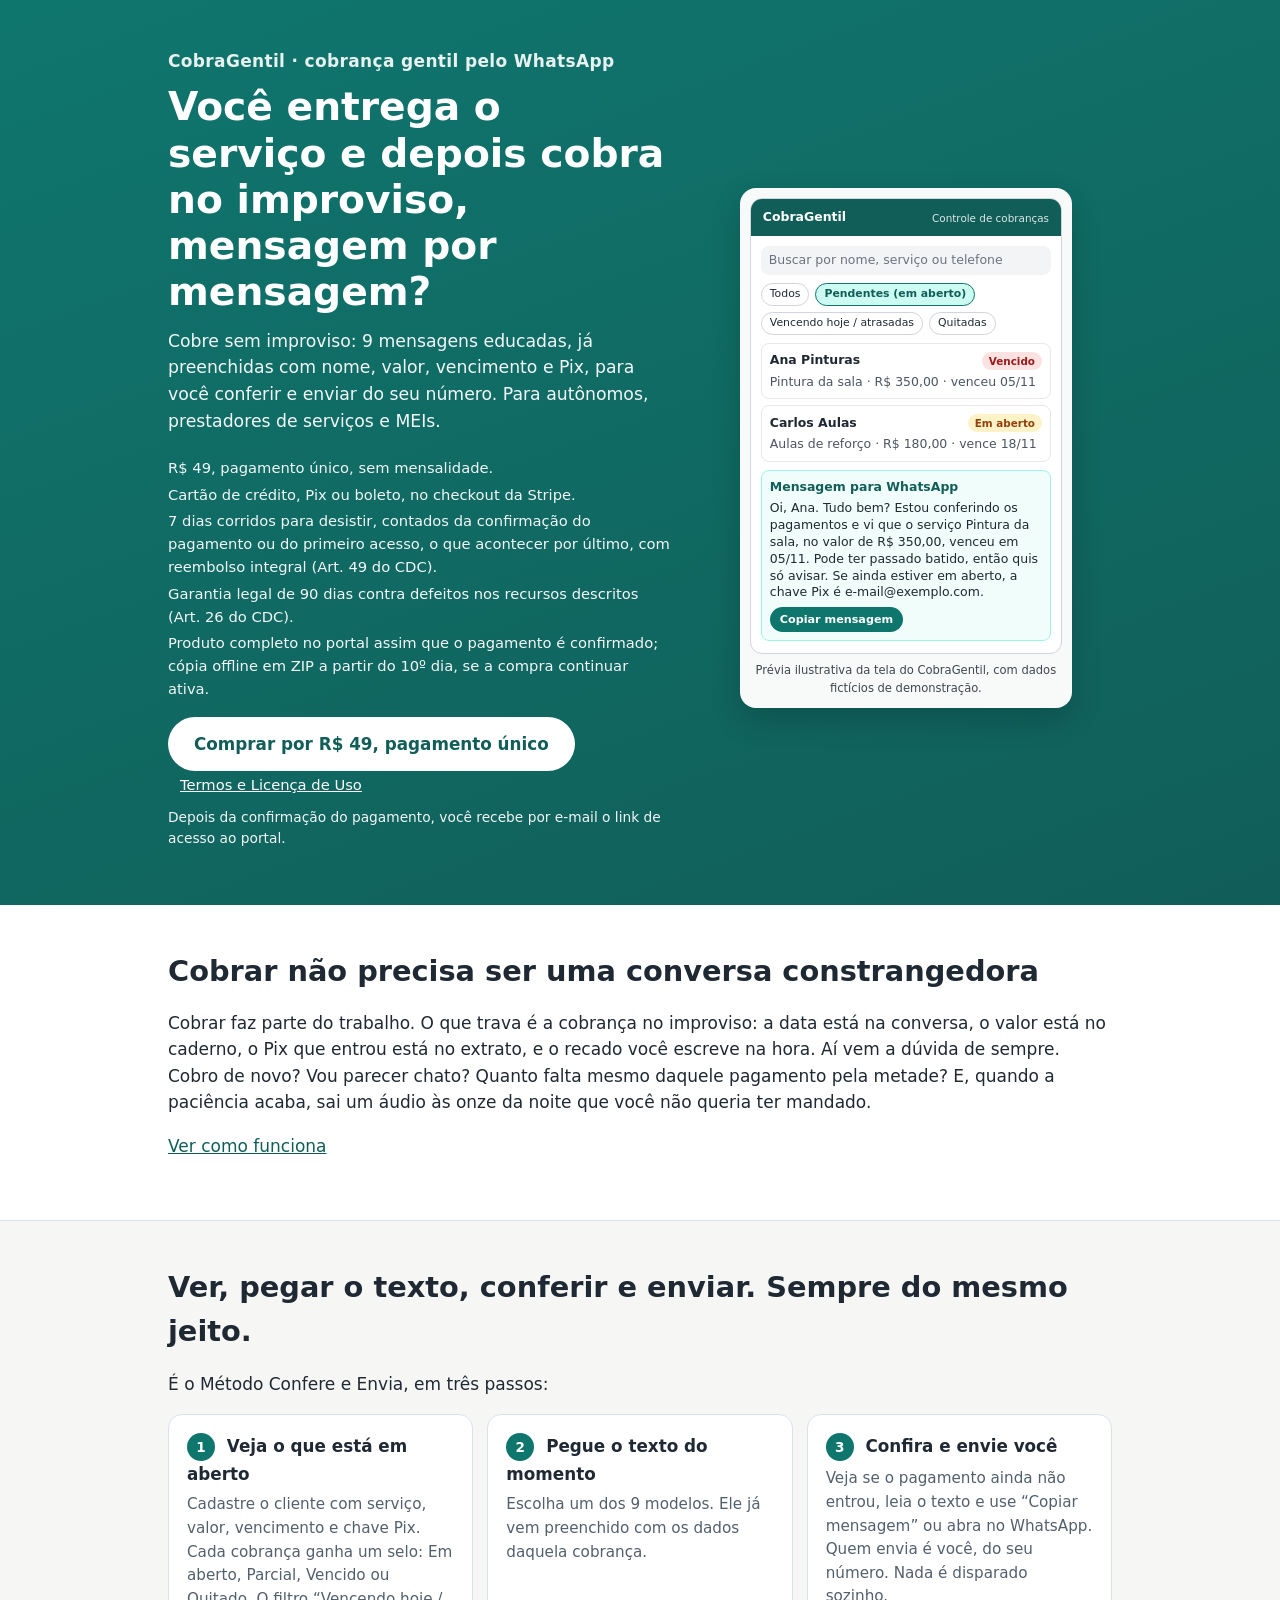
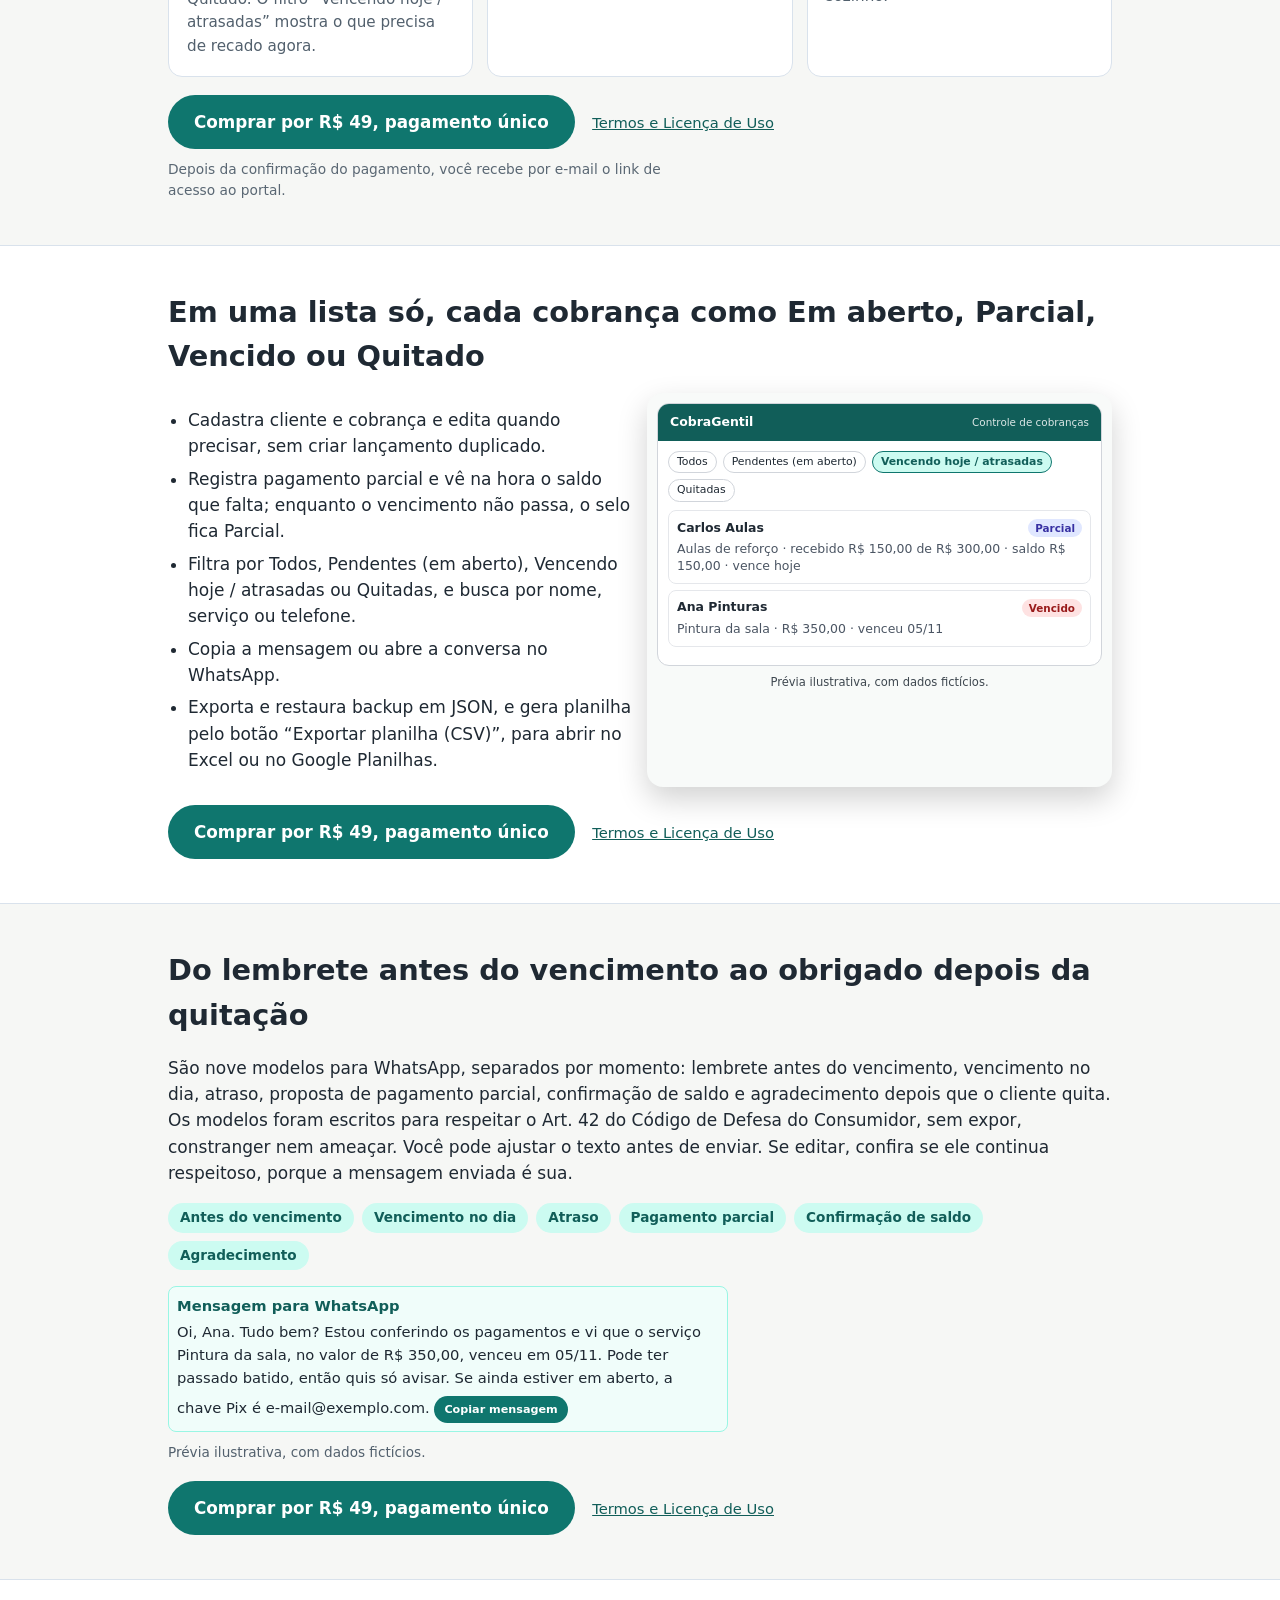
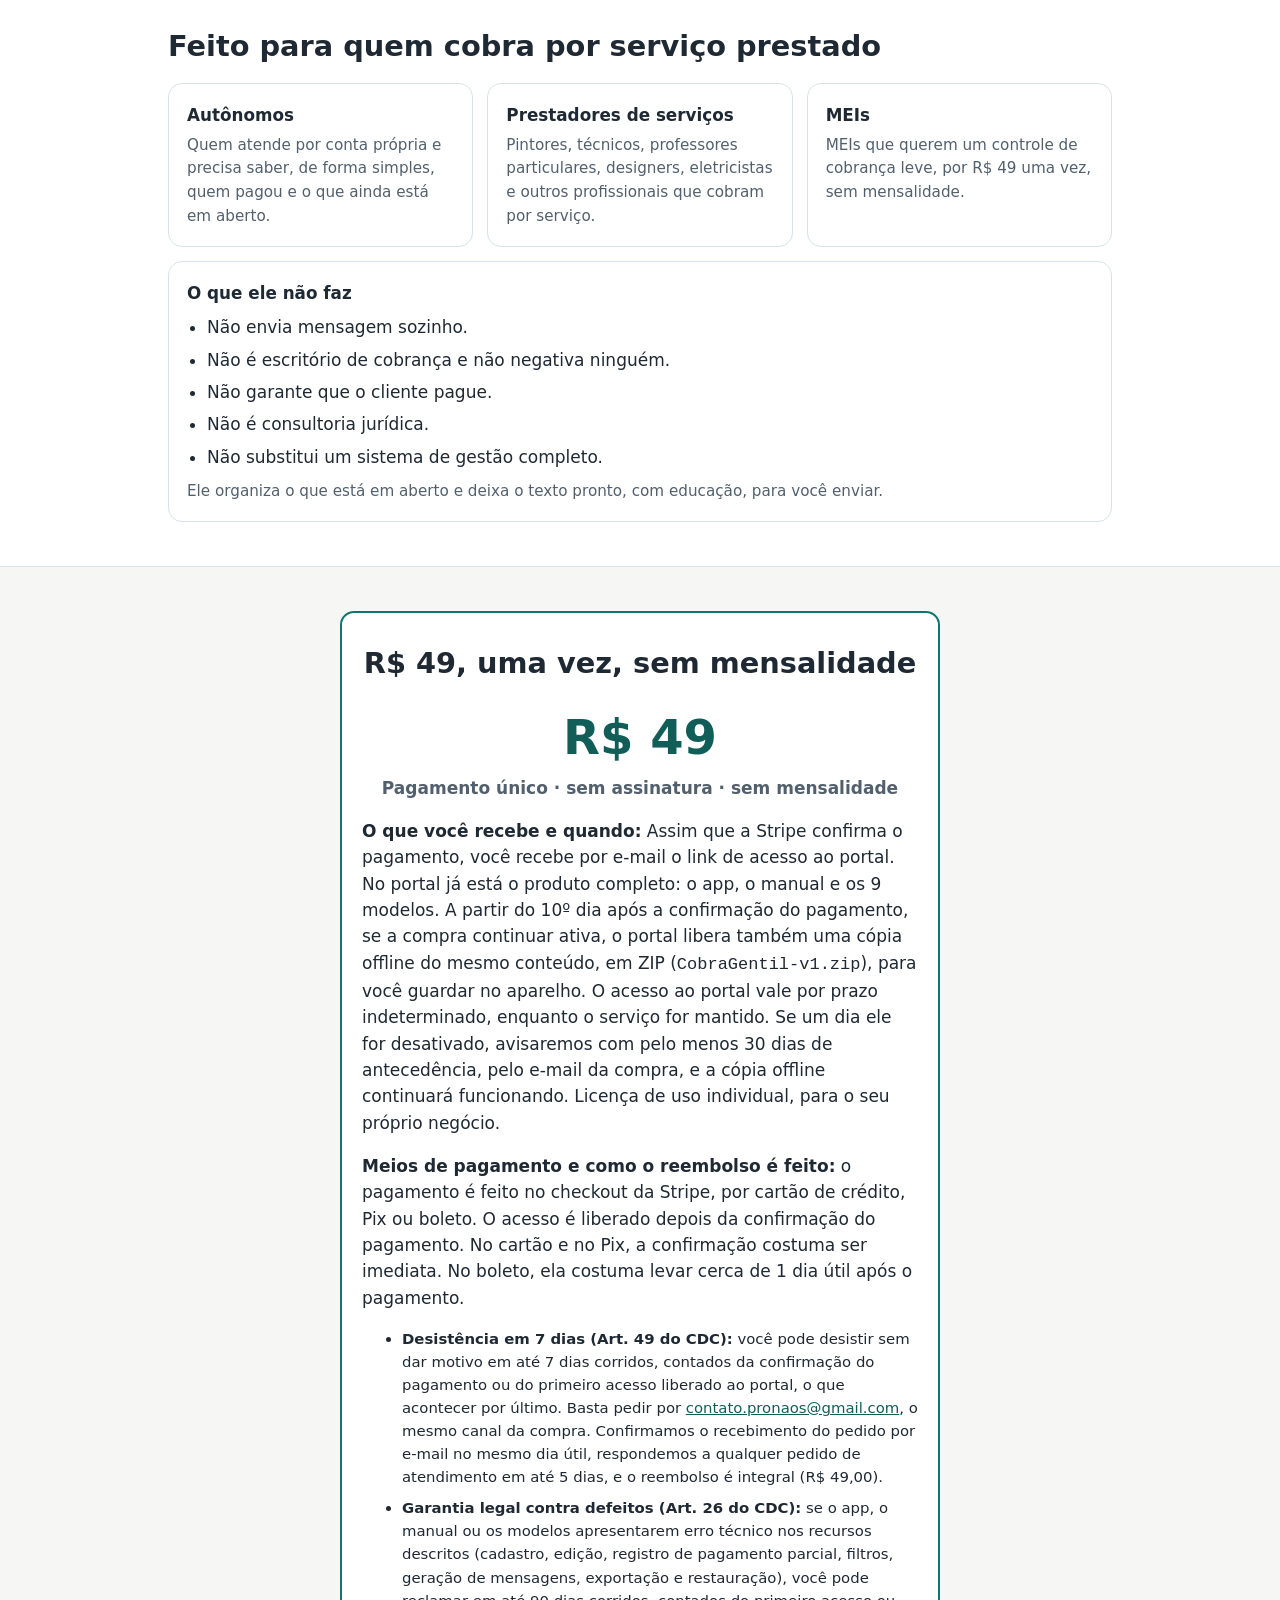
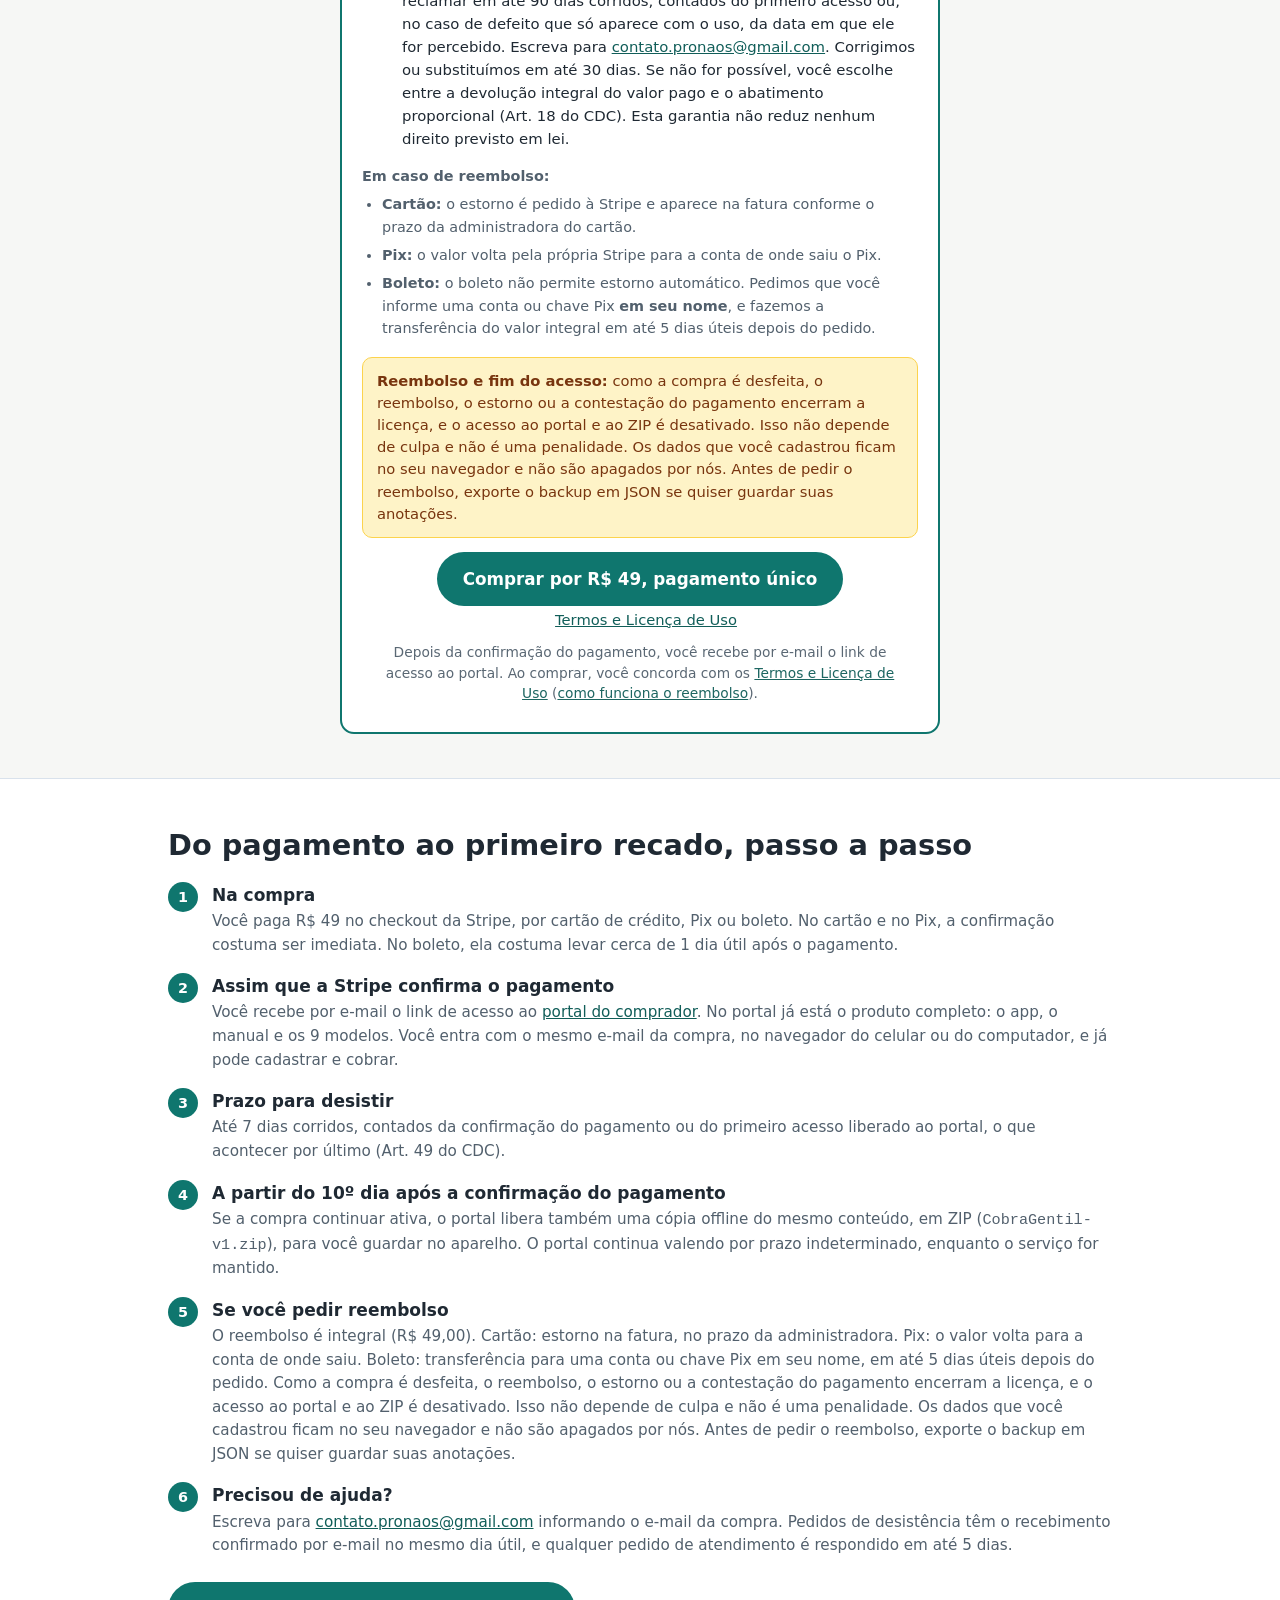
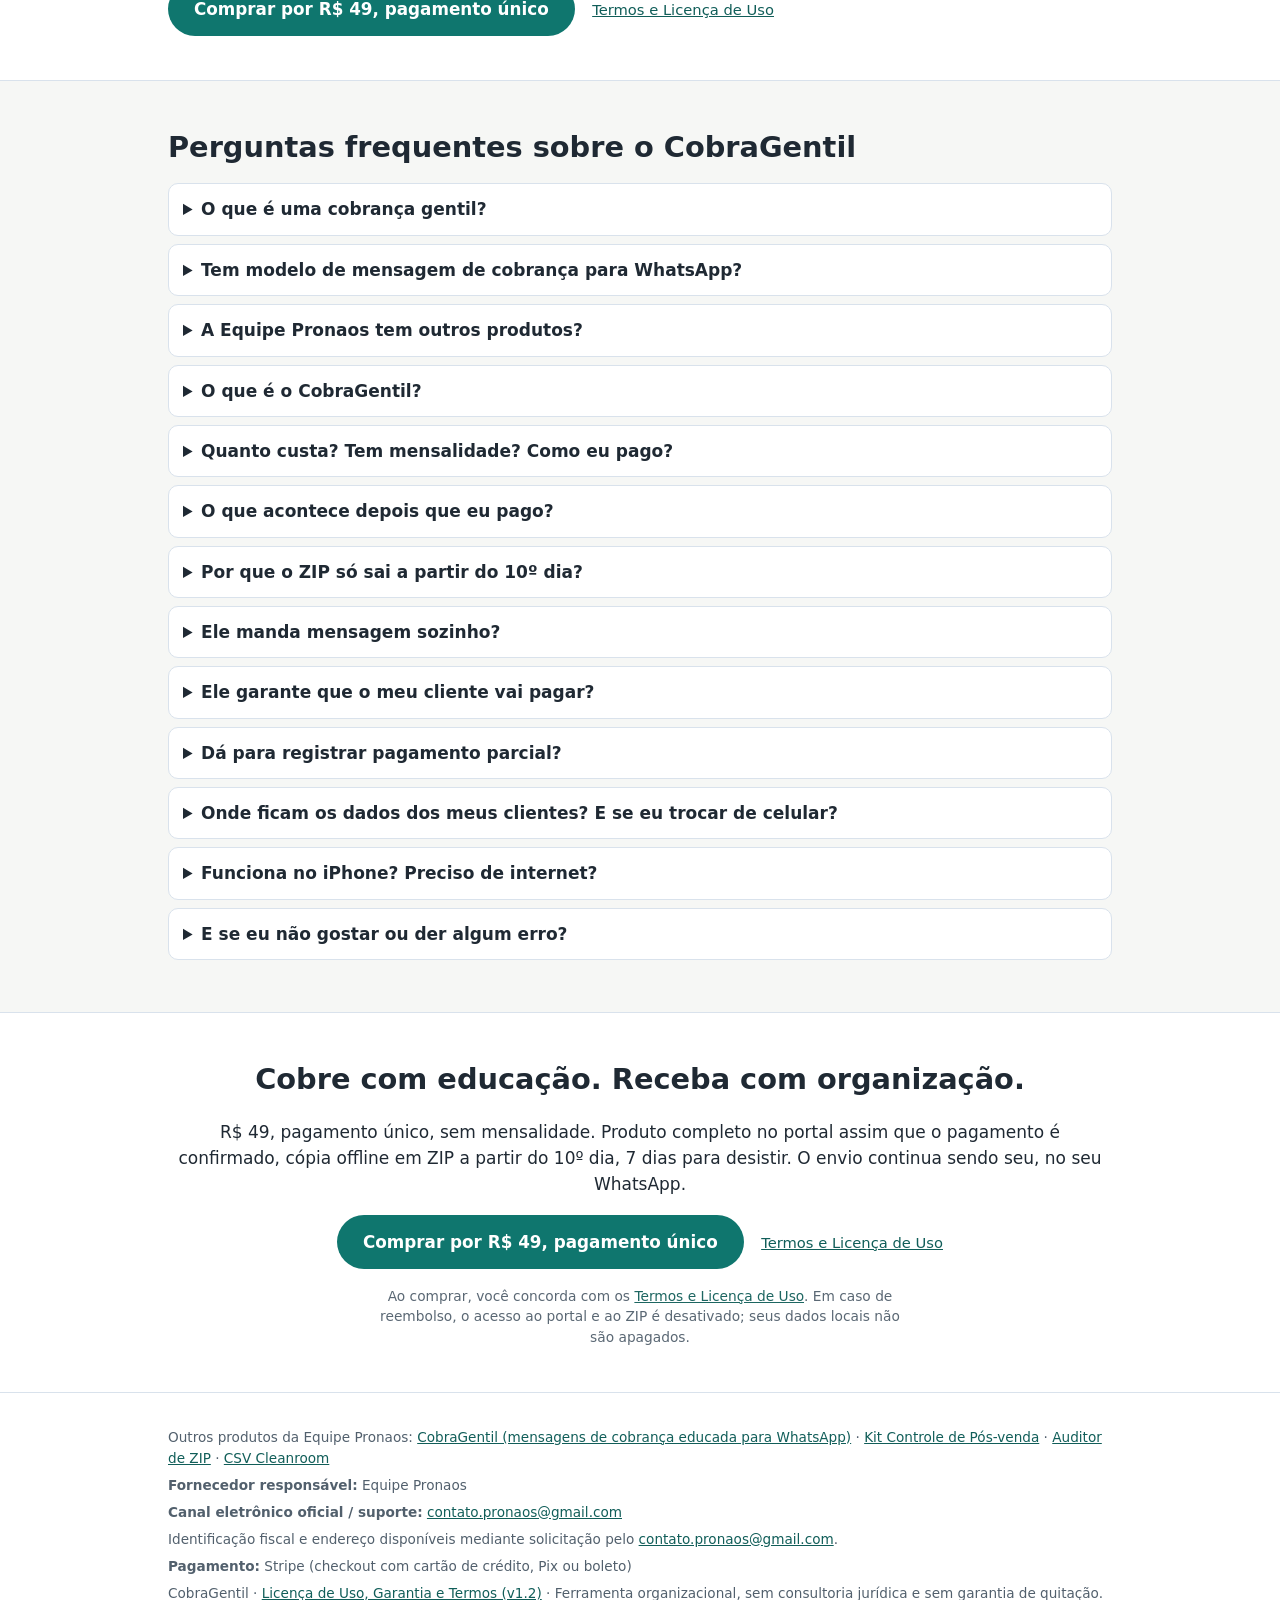
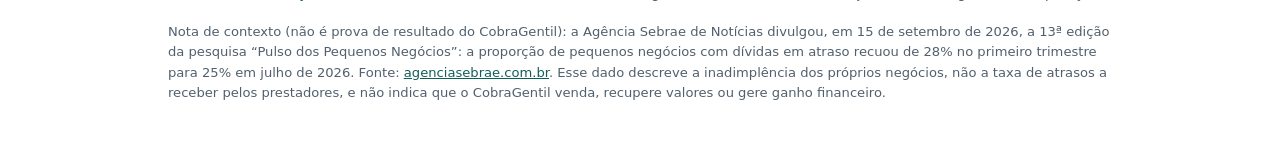
==== commit 895d361a: "SEO (1/3): vitrines com titulos/descricoes pt-BR, canonical, OG/Twitter, JSON-LD (Organization, Prod" ====
--- a/index.html
+++ b/index.html
@@ -3,19 +3,186 @@
 <head>
 <meta charset="UTF-8">
 <meta name="viewport" content="width=device-width, initial-scale=1">
-<title>CobraGentil · Cobre com educação. Receba com organização.</title>
-<meta name="description" content="Você entrega o serviço e depois cobra no improviso? Cobre sem improviso: 9 mensagens educadas, já preenchidas com nome, valor, vencimento e Pix, para você conferir e enviar do seu número. R$ 49, pagamento único, sem mensalidade.">
+<title>CobraGentil · Mensagem de cobrança educada para WhatsApp | Equipe Pronaos</title>
+<meta name="description" content="CobraGentil (Cobra Gentil): cobrança gentil para autônomos, prestadores e MEIs. 9 modelos de mensagem de cobrança educada para WhatsApp, já com nome, valor, vencimento e Pix. R$ 49, pagamento único.">
 <meta name="robots" content="index,follow">
 <link rel="canonical" href="https://cobragentil.onrender.com/">
-<meta property="og:title" content="CobraGentil · Cobre com educação. Receba com organização.">
-<meta property="og:description" content="Você entrega o serviço e depois cobra no improviso? Cobre sem improviso: 9 mensagens educadas, já preenchidas com nome, valor, vencimento e Pix, para você conferir e enviar do seu número. R$ 49, pagamento único, sem mensalidade.">
+<meta property="og:title" content="CobraGentil · Mensagem de cobrança educada para WhatsApp | Equipe Pronaos">
+<meta property="og:description" content="CobraGentil (Cobra Gentil): cobrança gentil para autônomos, prestadores e MEIs. 9 modelos de mensagem de cobrança educada para WhatsApp, já com nome, valor, vencimento e Pix. R$ 49, pagamento único.">
 <meta property="og:type" content="website">
 <meta property="og:url" content="https://cobragentil.onrender.com/">
 <meta property="og:locale" content="pt_BR">
-<meta property="og:site_name" content="CobraGentil">
+<meta property="og:site_name" content="Equipe Pronaos">
 <meta name="twitter:card" content="summary">
-<meta name="twitter:title" content="CobraGentil · Cobre com educação. Receba com organização.">
-<meta name="twitter:description" content="Cobre sem improviso: 9 mensagens educadas, já preenchidas com nome, valor, vencimento e Pix, para você conferir e enviar do seu número. R$ 49, pagamento único, sem mensalidade.">
+<meta name="twitter:title" content="CobraGentil · Mensagem de cobrança educada para WhatsApp | Equipe Pronaos">
+<meta name="twitter:description" content="CobraGentil (Cobra Gentil): cobrança gentil para autônomos, prestadores e MEIs. 9 modelos de mensagem de cobrança educada para WhatsApp, já com nome, valor, vencimento e Pix. R$ 49, pagamento único.">
+<script type="application/ld+json">
+{
+ "@context": "https://schema.org",
+ "@graph": [
+  {
+   "@type": "Organization",
+   "@id": "https://cobragentil.onrender.com/#org",
+   "name": "Equipe Pronaos",
+   "url": "https://cobragentil.onrender.com/",
+   "email": "contato.pronaos@gmail.com",
+   "contactPoint": {
+    "@type": "ContactPoint",
+    "contactType": "customer support",
+    "email": "contato.pronaos@gmail.com",
+    "availableLanguage": "pt-BR"
+   }
+  },
+  {
+   "@type": "WebSite",
+   "@id": "https://cobragentil.onrender.com/#site",
+   "url": "https://cobragentil.onrender.com/",
+   "name": "CobraGentil",
+   "alternateName": [
+    "Cobra Gentil",
+    "CobraGentil Equipe Pronaos"
+   ],
+   "inLanguage": "pt-BR",
+   "publisher": {
+    "@id": "https://cobragentil.onrender.com/#org"
+   }
+  },
+  {
+   "@type": "Product",
+   "@id": "https://cobragentil.onrender.com/#produto",
+   "name": "CobraGentil",
+   "alternateName": "Cobra Gentil",
+   "description": "Ferramenta digital com 9 modelos de mensagem de cobrança educada para WhatsApp, preenchidos com nome, valor, vencimento e Pix, e lista de cobranças Em aberto, Parcial, Vencido ou Quitado. Pagamento único.",
+   "brand": {
+    "@type": "Brand",
+    "name": "Equipe Pronaos"
+   },
+   "category": "Software de cobrança",
+   "url": "https://cobragentil.onrender.com/",
+   "offers": {
+    "@type": "Offer",
+    "price": "49.00",
+    "priceCurrency": "BRL",
+    "availability": "https://schema.org/InStock",
+    "url": "https://cobragentil.onrender.com/",
+    "seller": {
+     "@id": "https://cobragentil.onrender.com/#org"
+    }
+   }
+  },
+  {
+   "@type": "FAQPage",
+   "@id": "https://cobragentil.onrender.com/#faq",
+   "mainEntity": [
+    {
+     "@type": "Question",
+     "name": "O que é uma cobrança gentil?",
+     "acceptedAnswer": {
+      "@type": "Answer",
+      "text": "É cobrar com educação e clareza: lembrar o cliente antes do vencimento, avisar no dia, cobrar o atraso sem constrangimento e agradecer depois do pagamento. O CobraGentil traz essas mensagens de cobrança educada prontas, com nome, valor, vencimento e Pix já preenchidos, para você conferir e enviar."
+     }
+    },
+    {
+     "@type": "Question",
+     "name": "Tem modelo de mensagem de cobrança para WhatsApp?",
+     "acceptedAnswer": {
+      "@type": "Answer",
+      "text": "Sim. São 9 modelos de cobrança para WhatsApp, do lembrete antes do vencimento ao obrigado depois da quitação, incluindo cobrança de atraso e confirmação de saldo em pagamento parcial. Você copia o texto ou abre direto no WhatsApp e envia do seu número."
+     }
+    },
+    {
+     "@type": "Question",
+     "name": "A Equipe Pronaos tem outros produtos?",
+     "acceptedAnswer": {
+      "@type": "Answer",
+      "text": "Sim: o Kit Controle de Pós-venda (modelo em CSV para organizar trocas, devoluções e comprovantes), o Auditor de ZIP (confere um arquivo ZIP antes de abrir ou entregar) e o CSV Cleanroom (limpa planilhas CSV no seu computador)."
+     }
+    },
+    {
+     "@type": "Question",
+     "name": "O que é o CobraGentil?",
+     "acceptedAnswer": {
+      "@type": "Answer",
+      "text": "Uma ferramenta digital para autônomos, prestadores de serviços e MEIs acompanharem o que está em aberto e prepararem a cobrança educada para o WhatsApp. O produto completo fica no portal, no navegador; a partir do 10º dia, se a compra continuar ativa, sai também uma cópia offline em ZIP."
+     }
+    },
+    {
+     "@type": "Question",
+     "name": "Quanto custa? Tem mensalidade? Como eu pago?",
+     "acceptedAnswer": {
+      "@type": "Answer",
+      "text": "R$ 49, pagamento único, sem mensalidade e sem assinatura. O pagamento é feito no checkout da Stripe, por cartão de crédito, Pix ou boleto."
+     }
+    },
+    {
+     "@type": "Question",
+     "name": "O que acontece depois que eu pago?",
+     "acceptedAnswer": {
+      "@type": "Answer",
+      "text": "Assim que a Stripe confirma o pagamento, você recebe por e-mail o link de acesso ao portal. No portal já está o produto completo: o app, o manual e os 9 modelos. A partir do 10º dia após a confirmação do pagamento, se a compra continuar ativa, o portal libera também uma cópia offline do mesmo conteúdo, em ZIP (CobraGentil-v1.zip), para você guardar no aparelho. O acesso ao portal vale por prazo indeterminado, enquanto o serviço for mantido. Se um dia ele for desativado, avisaremos com pelo menos 30 dias de antecedência, pelo e-mail da compra, e a cópia offline continuará funcionando. Não precisa instalar nada. Se o e-mail não chegar, escreva para contato.pronaos@gmail.com."
+     }
+    },
+    {
+     "@type": "Question",
+     "name": "Por que o ZIP só sai a partir do 10º dia?",
+     "acceptedAnswer": {
+      "@type": "Answer",
+      "text": "Porque o ZIP não é uma entrega separada: o produto completo já está no portal desde a confirmação do pagamento. O ZIP é uma cópia offline do mesmo conteúdo, liberada a partir do 10º dia após a confirmação do pagamento, se a compra continuar ativa, sem estorno, reembolso ou contestação. Antes disso não há botão de download."
+     }
+    },
+    {
+     "@type": "Question",
+     "name": "Ele manda mensagem sozinho?",
+     "acceptedAnswer": {
+      "@type": "Answer",
+      "text": "Não. O CobraGentil não acessa o seu WhatsApp e não dispara nada. Ele preenche o texto e você copia ou abre no WhatsApp. Quem confere e envia é você, do seu número."
+     }
+    },
+    {
+     "@type": "Question",
+     "name": "Ele garante que o meu cliente vai pagar?",
+     "acceptedAnswer": {
+      "@type": "Answer",
+      "text": "Não. Ele organiza o que está em aberto e deixa um texto educado pronto. O pagamento depende da relação com o seu cliente e da situação dele."
+     }
+    },
+    {
+     "@type": "Question",
+     "name": "Dá para registrar pagamento parcial?",
+     "acceptedAnswer": {
+      "@type": "Answer",
+      "text": "Sim. Você lança o valor recebido e vê o saldo que falta. Enquanto o vencimento não passa, a cobrança fica com o selo Parcial; se a data passar com saldo, o selo vira Vencido; com saldo zero, Quitado. Não existe filtro só de parcial: use Pendentes (em aberto) ou Vencendo hoje / atrasadas, e o modelo de confirmação de saldo sai com o valor certo."
+     }
+    },
+    {
+     "@type": "Question",
+     "name": "Onde ficam os dados dos meus clientes? E se eu trocar de celular?",
+     "acceptedAnswer": {
+      "@type": "Answer",
+      "text": "No navegador do aparelho que você usa (localStorage). A Equipe Pronaos não tem acesso a eles. Os dados não vão sozinhos para outro aparelho ou navegador: exporte o backup em JSON e restaure onde for usar. Evite a janela anônima. Exporte o backup em JSON com frequência, principalmente no iPhone e no Safari, onde o navegador pode apagar dados de sites que ficam alguns dias sem uso."
+     }
+    },
+    {
+     "@type": "Question",
+     "name": "Funciona no iPhone? Preciso de internet?",
+     "acceptedAnswer": {
+      "@type": "Answer",
+      "text": "Funciona no navegador do celular ou do computador (Chrome, Edge, Firefox ou Safari). Precisa de internet para entrar no portal e para enviar pelo WhatsApp. Com o ZIP liberado e o arquivo salvo no aparelho, você vê a lista e prepara a mensagem sem internet."
+     }
+    },
+    {
+     "@type": "Question",
+     "name": "E se eu não gostar ou der algum erro?",
+     "acceptedAnswer": {
+      "@type": "Answer",
+      "text": "Você pode desistir sem dar motivo em até 7 dias corridos, contados da confirmação do pagamento ou do primeiro acesso liberado ao portal, o que acontecer por último (Art. 49 do CDC). Basta pedir por contato.pronaos@gmail.com, o mesmo canal da compra. Confirmamos o recebimento do pedido por e-mail no mesmo dia útil, respondemos a qualquer pedido de atendimento em até 5 dias, e o reembolso é integral (R$ 49,00): no cartão, estorno na fatura; no Pix, de volta para a conta de origem; no boleto, transferência para uma conta ou chave Pix em seu nome, em até 5 dias úteis. Como a compra é desfeita, o reembolso, o estorno ou a contestação do pagamento encerram a licença, e o acesso ao portal e ao ZIP é desativado. Isso não depende de culpa e não é uma penalidade. Os dados que você cadastrou ficam no seu navegador e não são apagados por nós. Antes de pedir o reembolso, exporte o backup em JSON se quiser guardar suas anotações.Se for defeito: garantia legal de 90 dias contra defeitos nos recursos descritos (Art. 26 do CDC). Corrigimos ou substituímos em até 30 dias. Se não for possível, você escolhe entre a devolução integral do valor pago e o abatimento proporcional (Art. 18 do CDC). Esta garantia não reduz nenhum direito previsto em lei. A licença é individual, para o seu negócio, e não pode ser revendida. O CobraGentil não é consultoria jurídica, e o envio das mensagens deve respeitar o Art. 42 do CDC. Leia os termos completos."
+     }
+    }
+   ]
+  }
+ ]
+}
+</script>
 <style>
 :root{--verde:#0f766e;--verde-esc:#115e59;--verde-cl:#ccfbf1;--fundo:#f6f7f5;--texto:#1f2933;--sub:#52606d;--borda:#d9e2ec;--alerta:#92400e;--alerta-cl:#fef3c7;--raio:14px}
 *{box-sizing:border-box}
@@ -101,7 +268,7 @@
 <header class="hero">
   <div class="wrap hero-grid">
     <div>
-      <div class="marca">CobraGentil</div>
+      <div class="marca">CobraGentil · cobrança gentil pelo WhatsApp</div>
       <h1>Você entrega o serviço e depois cobra no improviso, mensagem por mensagem?</h1>
       <p class="lead">Cobre sem improviso: 9 mensagens educadas, já preenchidas com nome, valor, vencimento e Pix, para você conferir e enviar do seu número. Para autônomos, prestadores de serviços e MEIs.</p>
       <ul class="confianca">
@@ -289,7 +456,10 @@
 
 <section id="faq">
   <div class="wrap">
-    <h2>Perguntas frequentes</h2>
+    <h2>Perguntas frequentes sobre o CobraGentil</h2>
+    <details id="faq-cobranca-gentil"><summary>O que é uma cobrança gentil?</summary><p>É cobrar com educação e clareza: lembrar o cliente antes do vencimento, avisar no dia, cobrar o atraso sem constrangimento e agradecer depois do pagamento. O CobraGentil traz essas mensagens de cobrança educada prontas, com nome, valor, vencimento e Pix já preenchidos, para você conferir e enviar.</p></details>
+    <details id="faq-whatsapp"><summary>Tem modelo de mensagem de cobrança para WhatsApp?</summary><p>Sim. São 9 modelos de cobrança para WhatsApp, do lembrete antes do vencimento ao obrigado depois da quitação, incluindo cobrança de atraso e confirmação de saldo em pagamento parcial. Você copia o texto ou abre direto no WhatsApp e envia do seu número.</p></details>
+    <details id="faq-outros"><summary>A Equipe Pronaos tem outros produtos?</summary><p>Sim: o <a href="/kit-pos-venda/">Kit Controle de Pós-venda</a> (modelo em CSV para organizar trocas, devoluções e comprovantes), o <a href="/auditor-zip/">Auditor de ZIP</a> (confere um arquivo ZIP antes de abrir ou entregar) e o <a href="/csv-cleanroom/">CSV Cleanroom</a> (limpa planilhas CSV no seu computador).</p></details>
     <details id="faq-o-que-e"><summary>O que é o CobraGentil?</summary><p>Uma ferramenta digital para autônomos, prestadores de serviços e MEIs acompanharem o que está em aberto e prepararem a cobrança educada para o WhatsApp. O produto completo fica no portal, no navegador; a partir do 10º dia, se a compra continuar ativa, sai também uma cópia offline em ZIP.</p></details>
     <details id="faq-preco"><summary>Quanto custa? Tem mensalidade? Como eu pago?</summary><p>R$ 49, pagamento único, sem mensalidade e sem assinatura. O pagamento é feito no checkout da Stripe, por cartão de crédito, Pix ou boleto.</p></details>
     <details id="faq-entrega"><summary>O que acontece depois que eu pago?</summary><p>Assim que a Stripe confirma o pagamento, você recebe por e-mail o link de acesso ao portal. No portal já está o produto completo: o app, o manual e os 9 modelos. A partir do 10º dia após a confirmação do pagamento, se a compra continuar ativa, o portal libera também uma cópia offline do mesmo conteúdo, em ZIP (<code>CobraGentil-v1.zip</code>), para você guardar no aparelho. O acesso ao portal vale por prazo indeterminado, enquanto o serviço for mantido. Se um dia ele for desativado, avisaremos com pelo menos 30 dias de antecedência, pelo e-mail da compra, e a cópia offline continuará funcionando. Não precisa instalar nada. Se o e-mail não chegar, escreva para <a href="mailto:contato.pronaos@gmail.com">contato.pronaos@gmail.com</a>.</p></details>
@@ -315,6 +485,7 @@
 
 <footer>
   <div class="wrap">
+    <p class="outros">Outros produtos da Equipe Pronaos: <a href="/">CobraGentil (mensagens de cobrança educada para WhatsApp)</a> · <a href="/kit-pos-venda/">Kit Controle de Pós-venda</a> · <a href="/auditor-zip/">Auditor de ZIP</a> · <a href="/csv-cleanroom/">CSV Cleanroom</a></p>
     <p><b>Fornecedor responsável:</b> Equipe Pronaos</p>
     <p><b>Canal eletrônico oficial / suporte:</b> <a href="mailto:contato.pronaos@gmail.com">contato.pronaos@gmail.com</a></p>
     <p>Identificação fiscal e endereço disponíveis mediante solicitação pelo <a href="mailto:contato.pronaos@gmail.com">contato.pronaos@gmail.com</a>.</p>
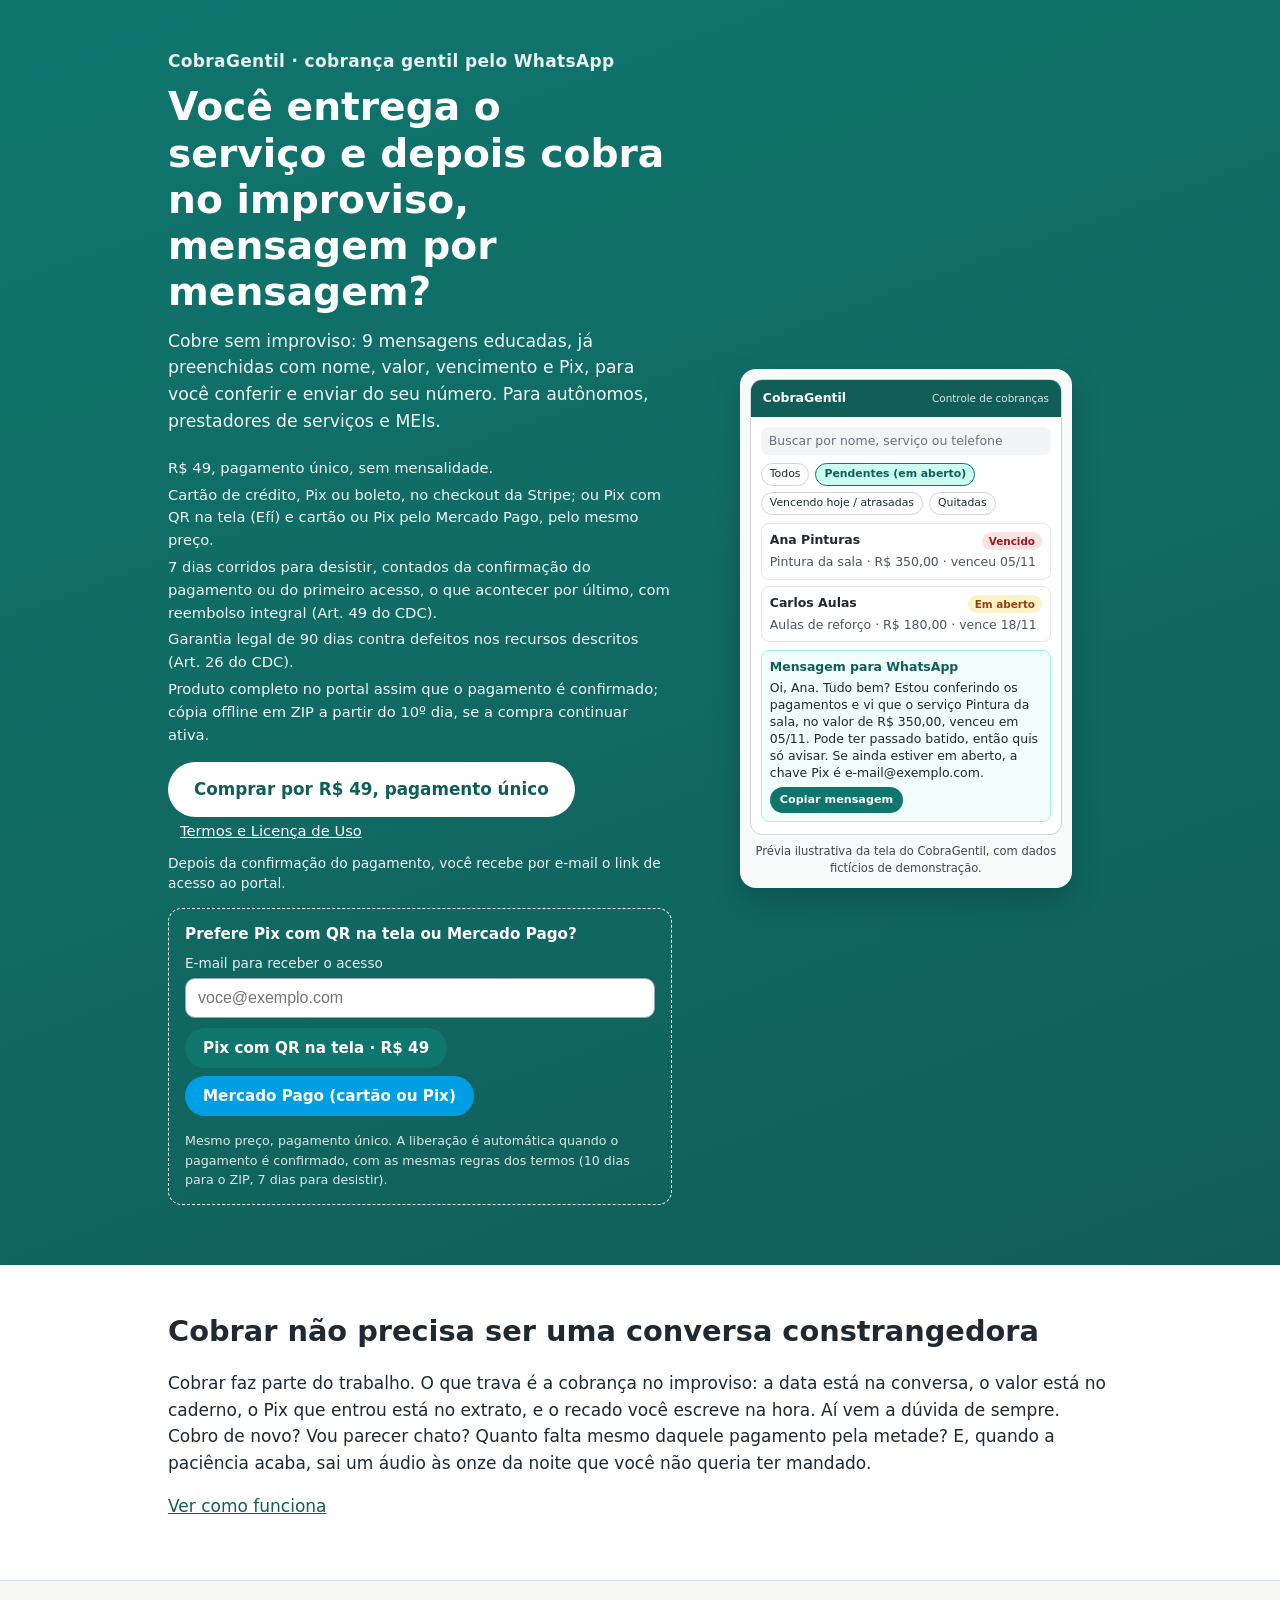
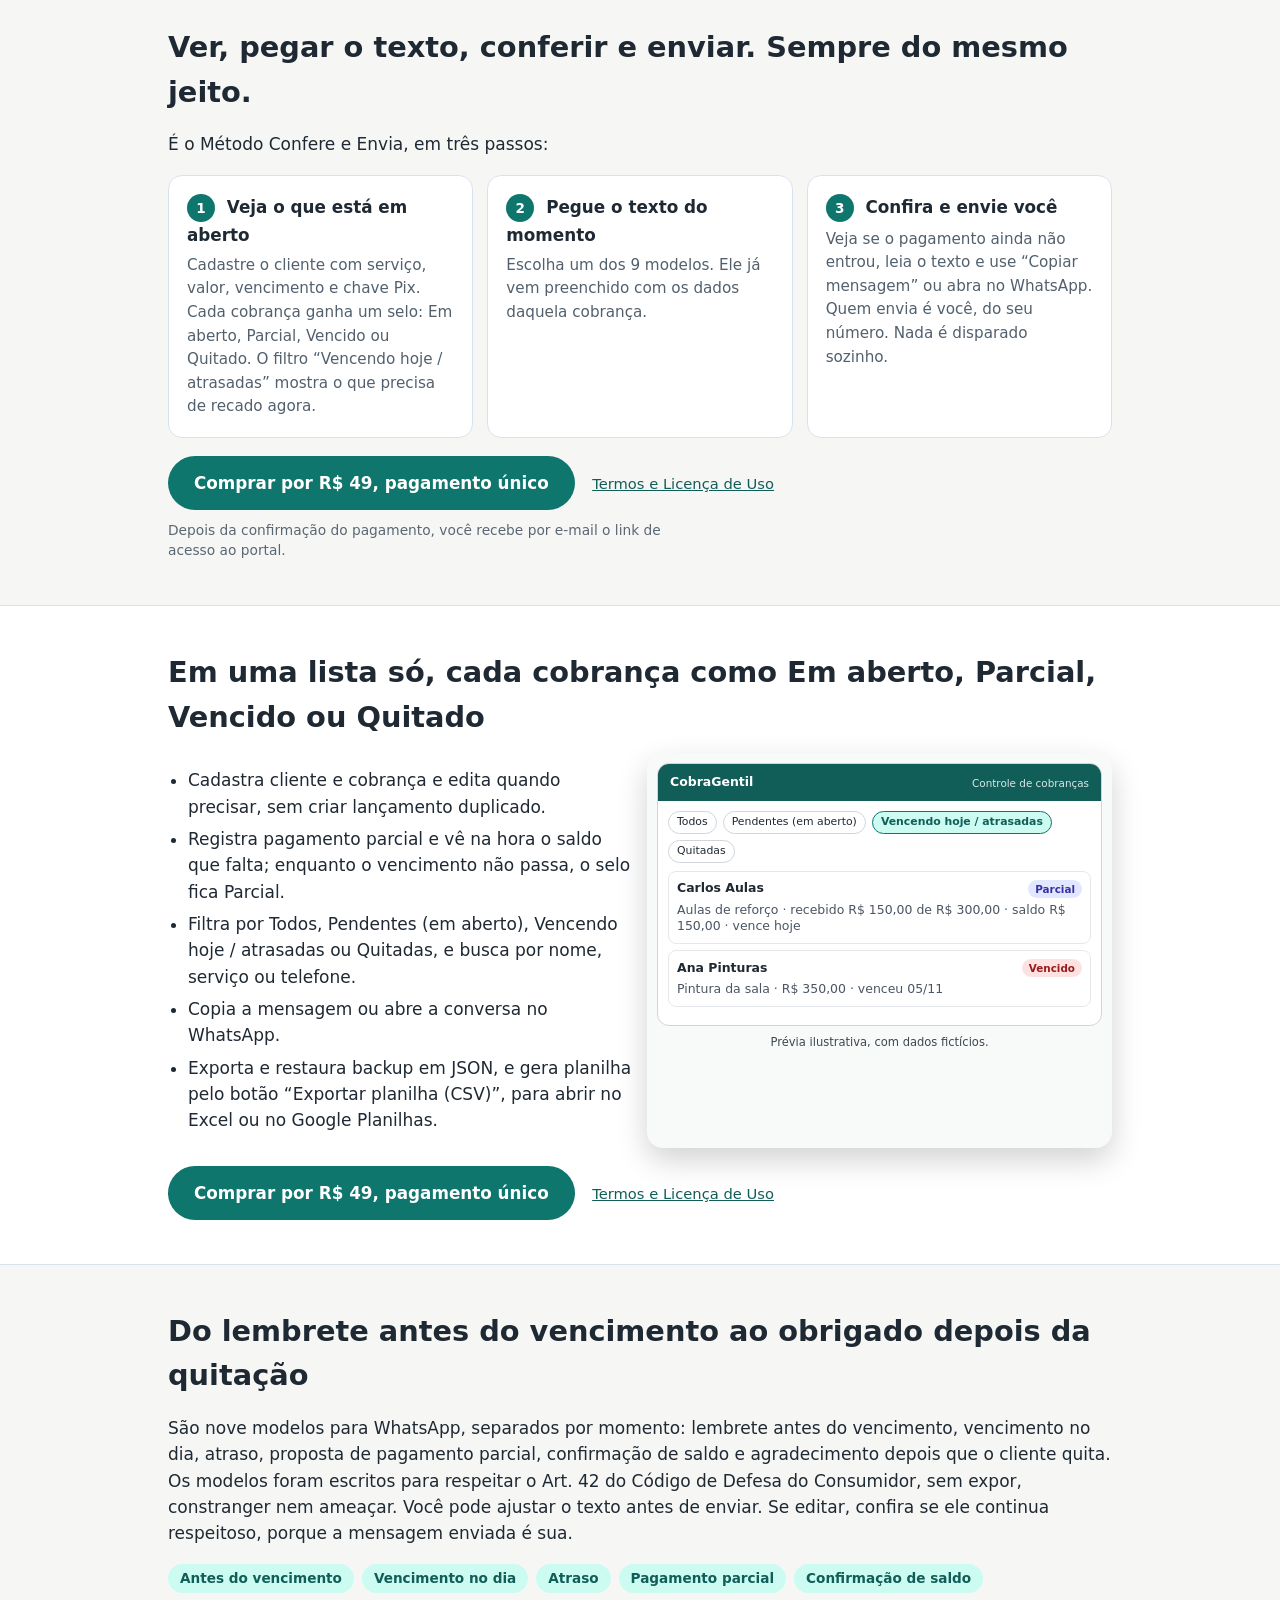
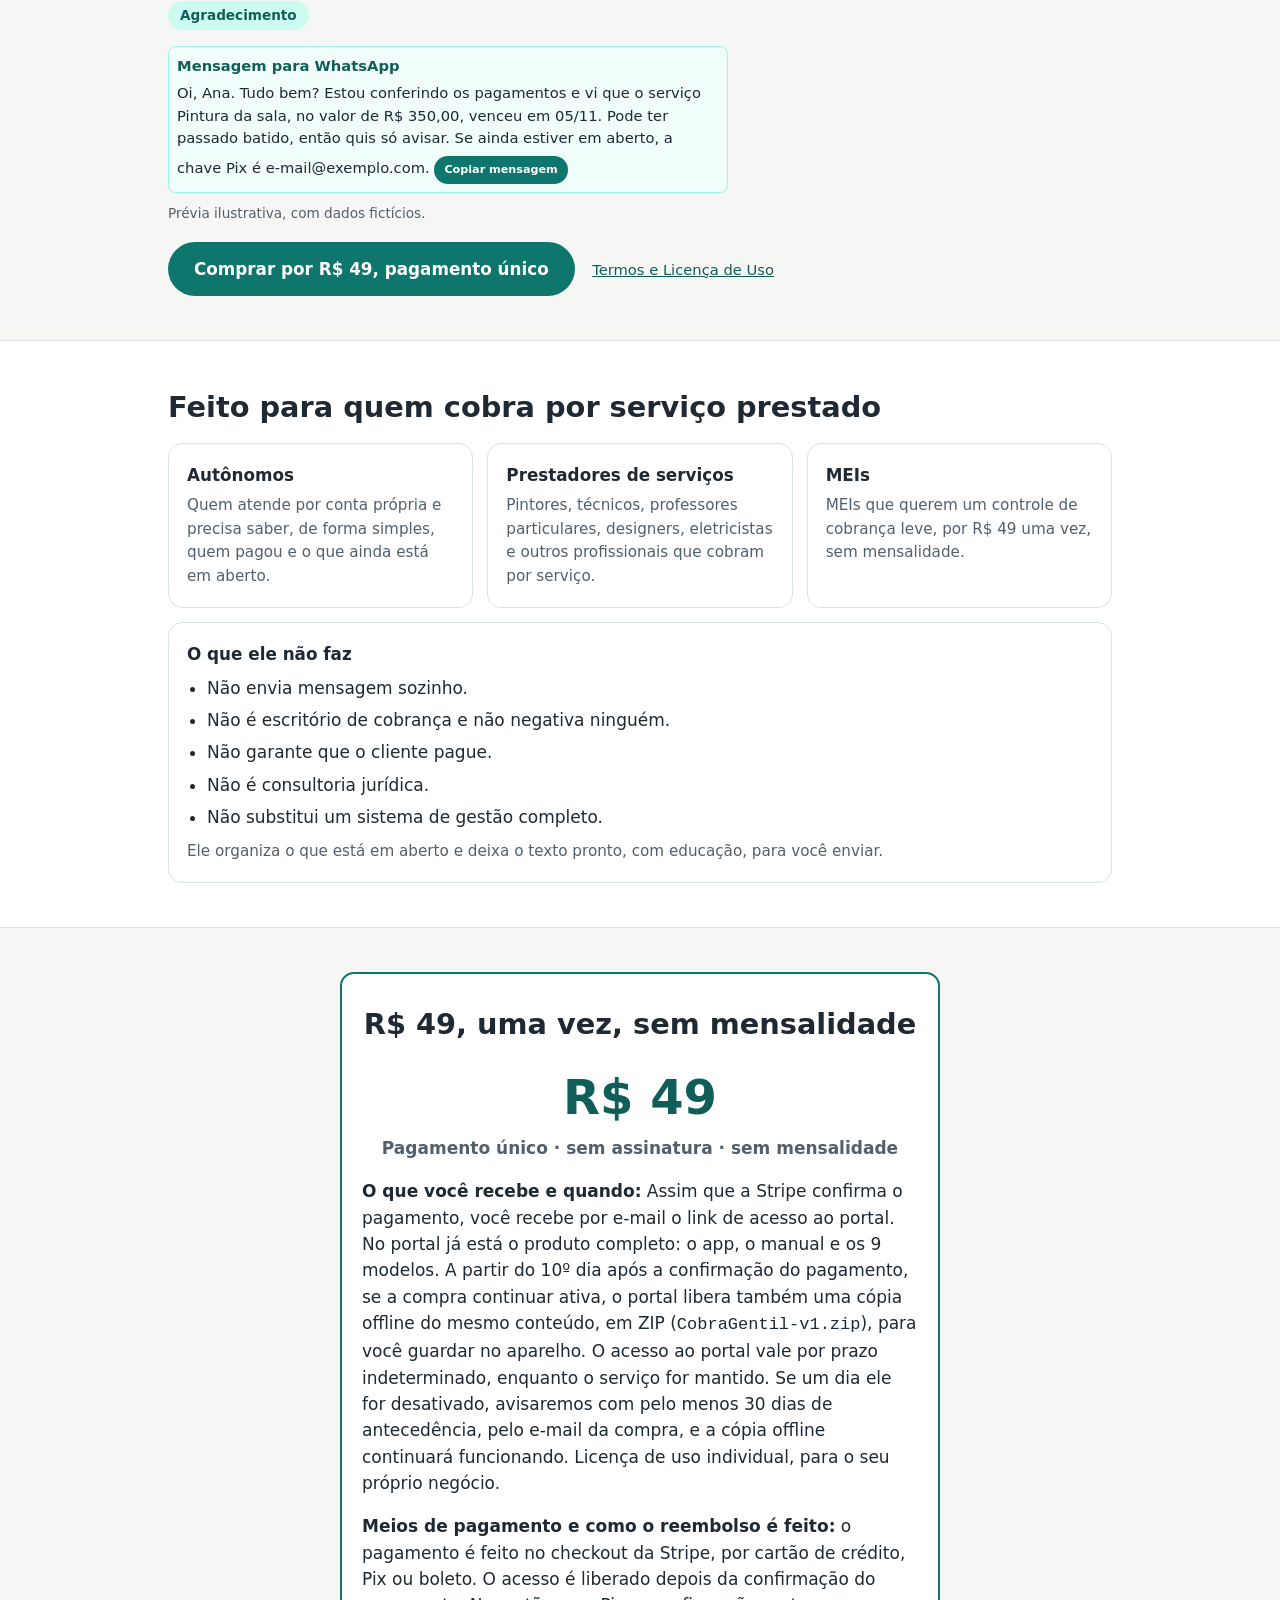
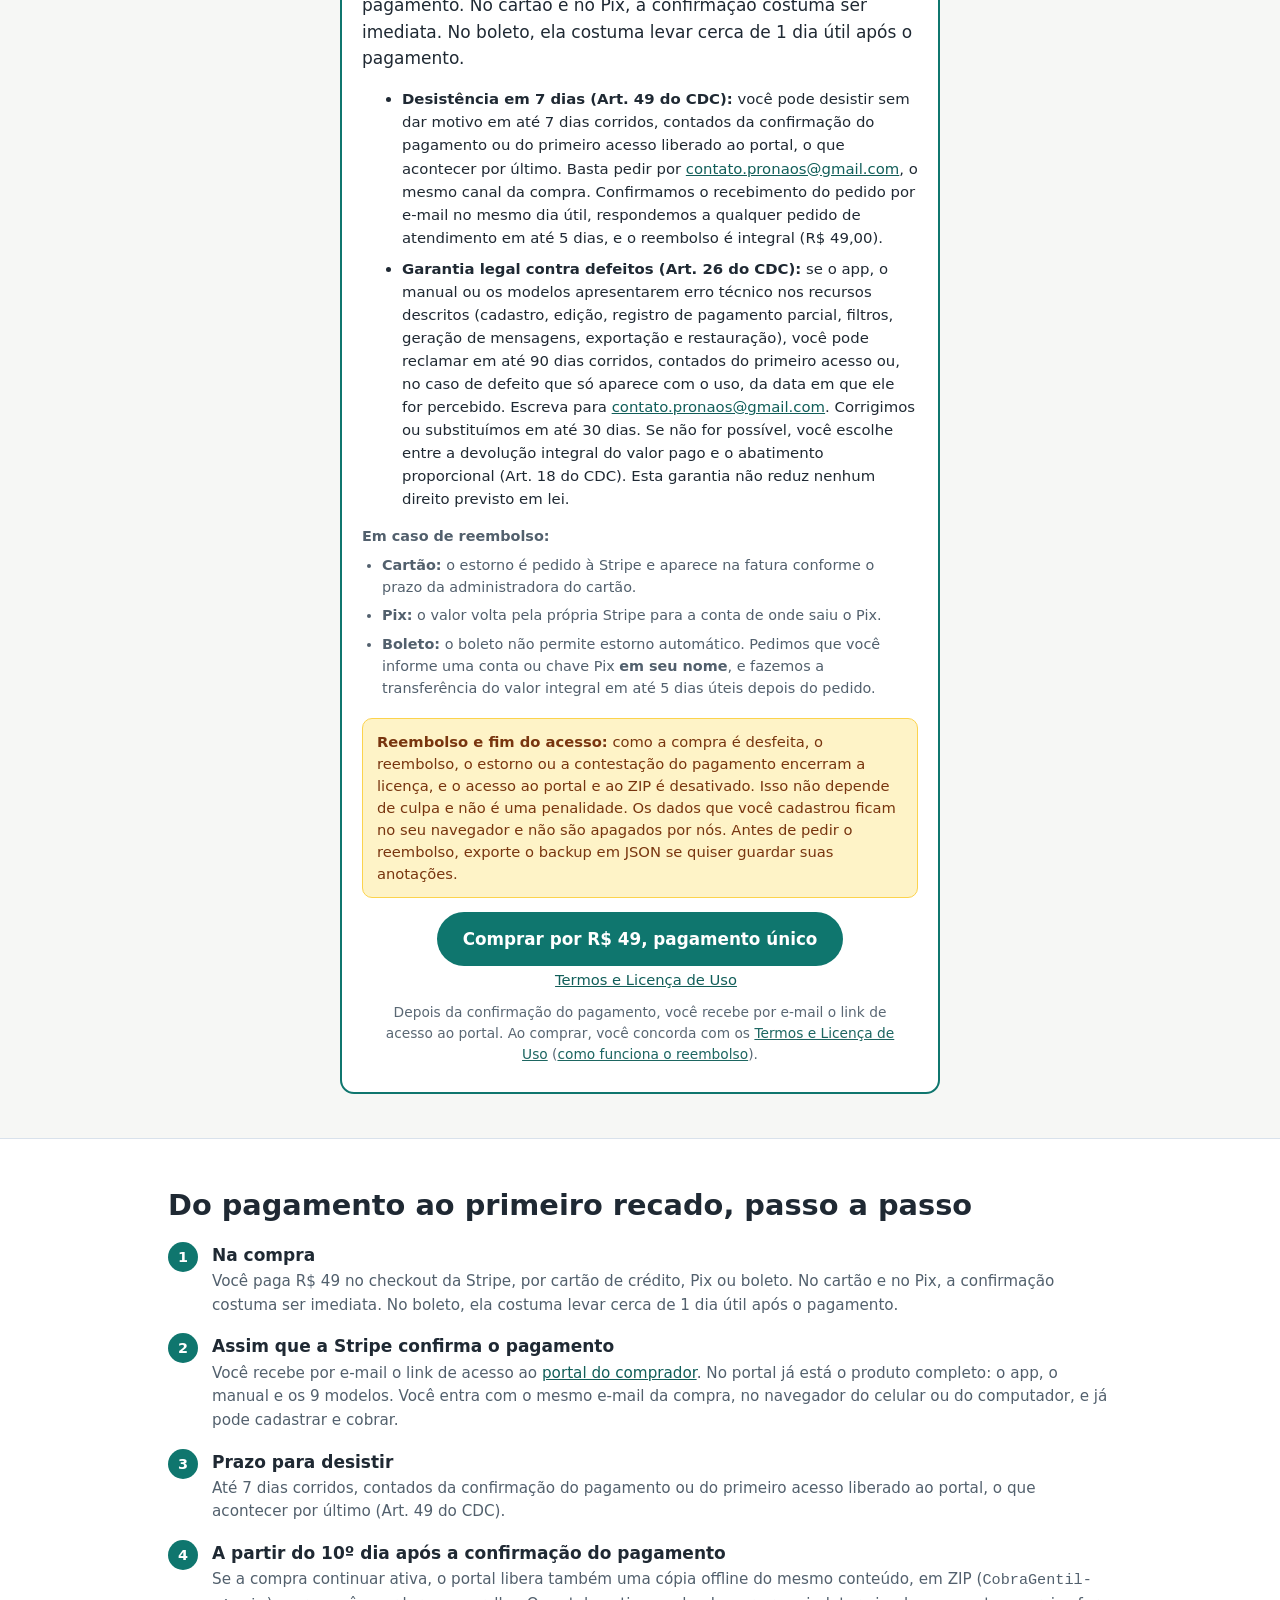
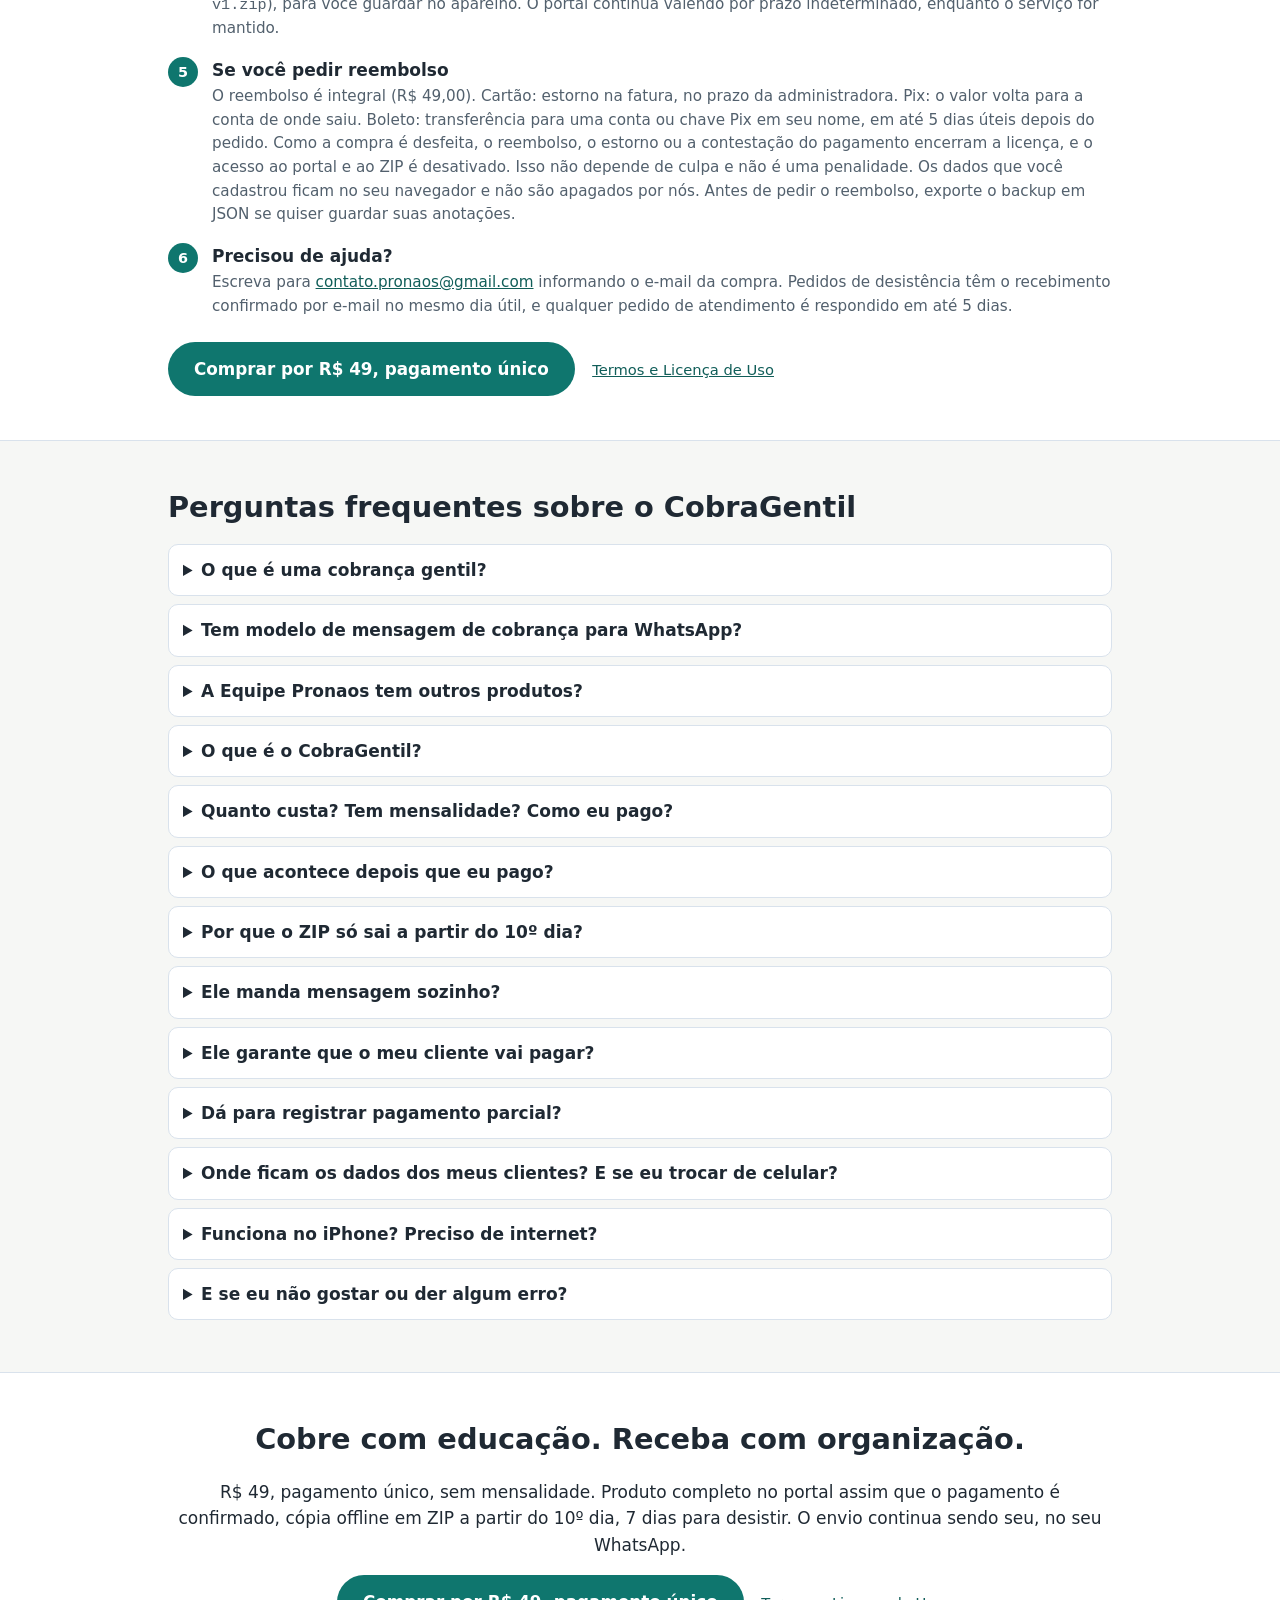
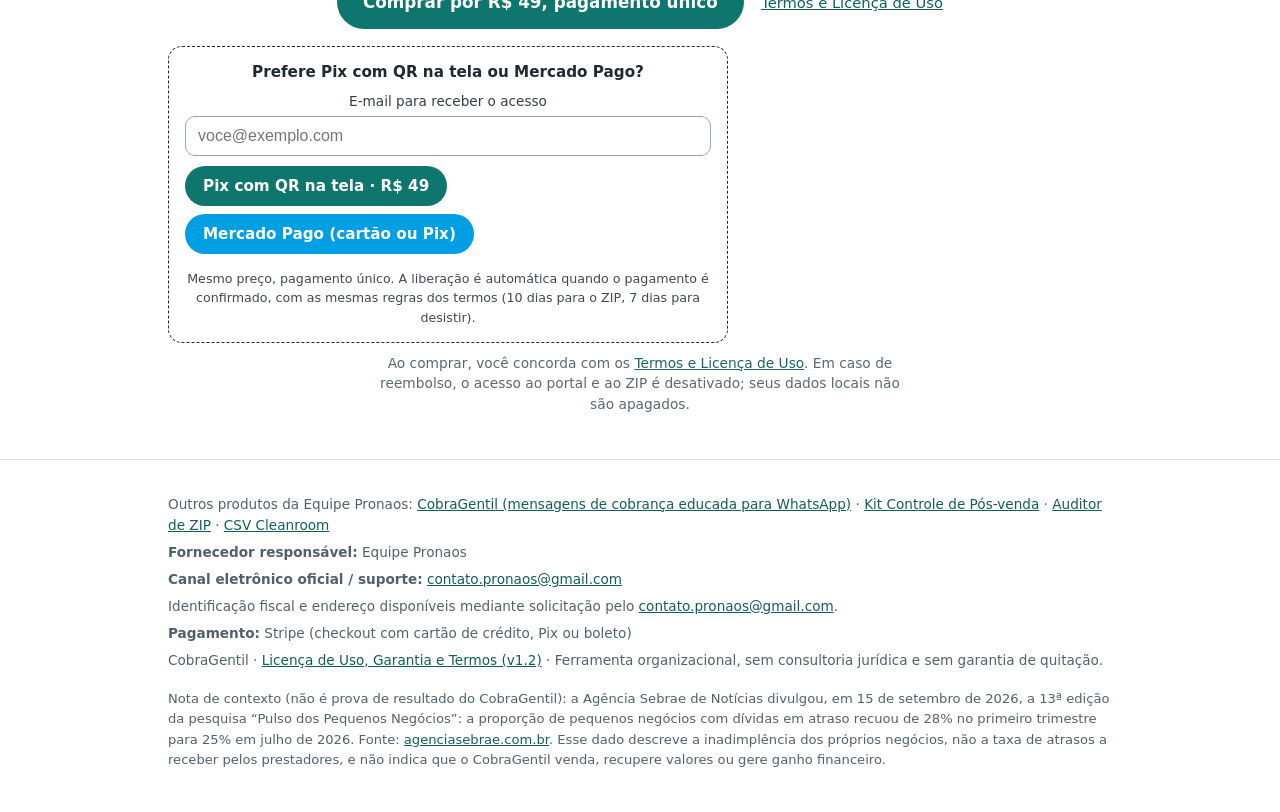
==== commit 59dcd99a: "t2184u (1/3): CobraGentil com Pix com QR (Efí) e Mercado Pago ao lado da Stripe" ====
--- a/index.html
+++ b/index.html
@@ -273,13 +273,14 @@
       <p class="lead">Cobre sem improviso: 9 mensagens educadas, já preenchidas com nome, valor, vencimento e Pix, para você conferir e enviar do seu número. Para autônomos, prestadores de serviços e MEIs.</p>
       <ul class="confianca">
         <li>R$ 49, pagamento único, sem mensalidade.</li>
-        <li>Cartão de crédito, Pix ou boleto, no checkout da Stripe.</li>
+        <li>Cartão de crédito, Pix ou boleto, no checkout da Stripe; ou Pix com QR na tela (Efí) e cartão ou Pix pelo Mercado Pago, pelo mesmo preço.</li>
         <li>7 dias corridos para desistir, contados da confirmação do pagamento ou do primeiro acesso, o que acontecer por último, com reembolso integral (Art. 49 do CDC).</li>
         <li>Garantia legal de 90 dias contra defeitos nos recursos descritos (Art. 26 do CDC).</li>
         <li>Produto completo no portal assim que o pagamento é confirmado; cópia offline em ZIP a partir do 10º dia, se a compra continuar ativa.</li>
       </ul>
       <a href="https://buy.stripe.com/bJe4gBbpxfrw75zbQG9R600" class="cta" rel="noopener">Comprar por R$ 49, pagamento único</a> <span class="termos-lado"><a href="./termos.html">Termos e Licença de Uso</a></span>
       <span class="cta-nota">Depois da confirmação do pagamento, você recebe por e-mail o link de acesso ao portal.</span>
+      <div class="pg-alt" data-produto="cobragentil" data-preco="R$ 49"></div>
     </div>
     <figure class="mock">
       <div class="mock-tela">
@@ -478,6 +479,7 @@
     <h2>Cobre com educação. Receba com organização.</h2>
     <p>R$ 49, pagamento único, sem mensalidade. Produto completo no portal assim que o pagamento é confirmado, cópia offline em ZIP a partir do 10º dia, 7 dias para desistir. O envio continua sendo seu, no seu WhatsApp.</p>
     <p><a href="https://buy.stripe.com/bJe4gBbpxfrw75zbQG9R600" class="cta escuro" rel="noopener">Comprar por R$ 49, pagamento único</a> <span class="termos-lado"><a href="./termos.html">Termos e Licença de Uso</a></span></p>
+    <div class="pg-alt" data-produto="cobragentil" data-preco="R$ 49"></div>
     <span class="cta-nota">Ao comprar, você concorda com os <a href="./termos.html">Termos e Licença de Uso</a>. Em caso de reembolso, o acesso ao portal e ao ZIP é desativado; seus dados locais não são apagados.</span>
   </div>
 </section>
@@ -494,5 +496,6 @@
     <p class="sebrae-nota">Nota de contexto (não é prova de resultado do CobraGentil): a Agência Sebrae de Notícias divulgou, em 15 de setembro de 2026, a 13ª edição da pesquisa “Pulso dos Pequenos Negócios”: a proporção de pequenos negócios com dívidas em atraso recuou de 28% no primeiro trimestre para 25% em julho de 2026. Fonte: <a href="https://agenciasebrae.com.br/dados/inadimplencia-de-pequenos-negocios-cai-e-aprovacao-de-credito-atinge-maior-nivel-desde-2022/" rel="noopener noreferrer" target="_blank">agenciasebrae.com.br</a>. Esse dado descreve a inadimplência dos próprios negócios, não a taxa de atrasos a receber pelos prestadores, e não indica que o CobraGentil venda, recupere valores ou gere ganho financeiro.</p>
   </div>
 </footer>
+<script src="/js/pagar-alt.js" defer></script>
 </body>
 </html>
